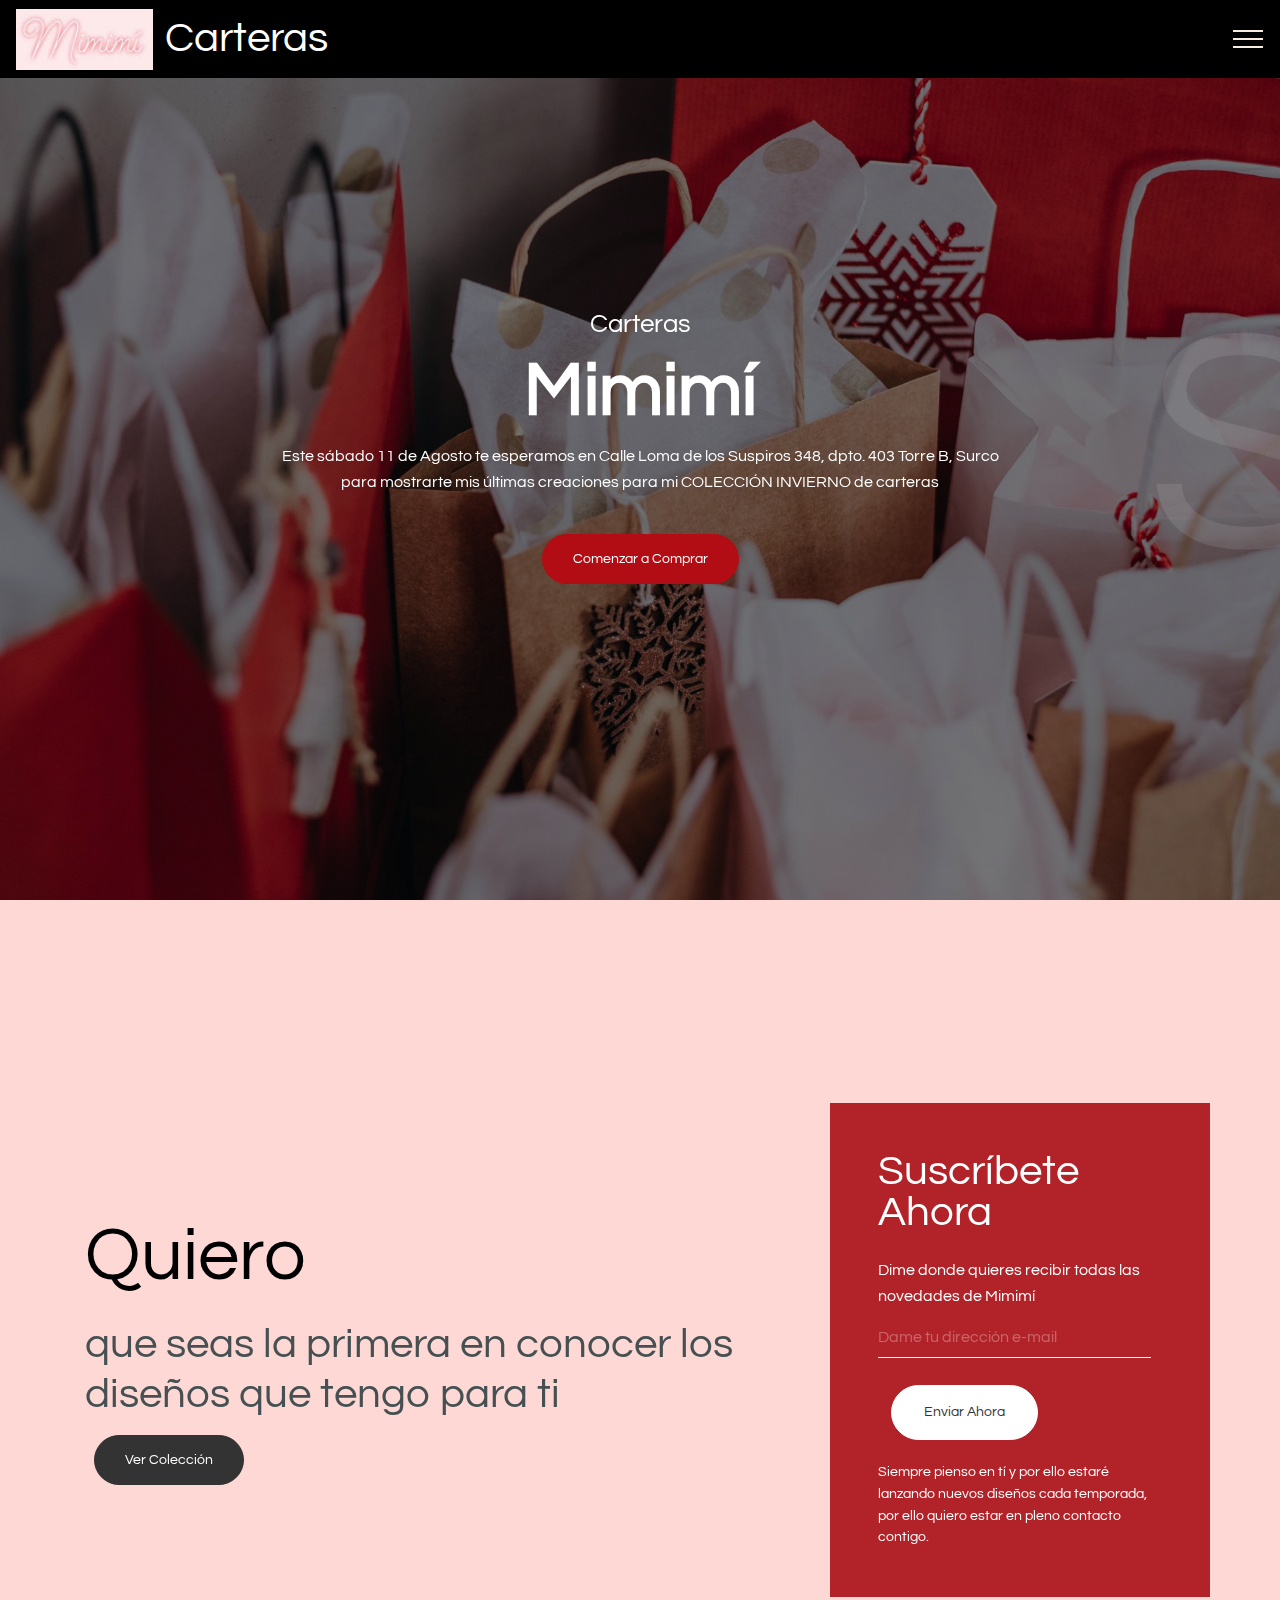
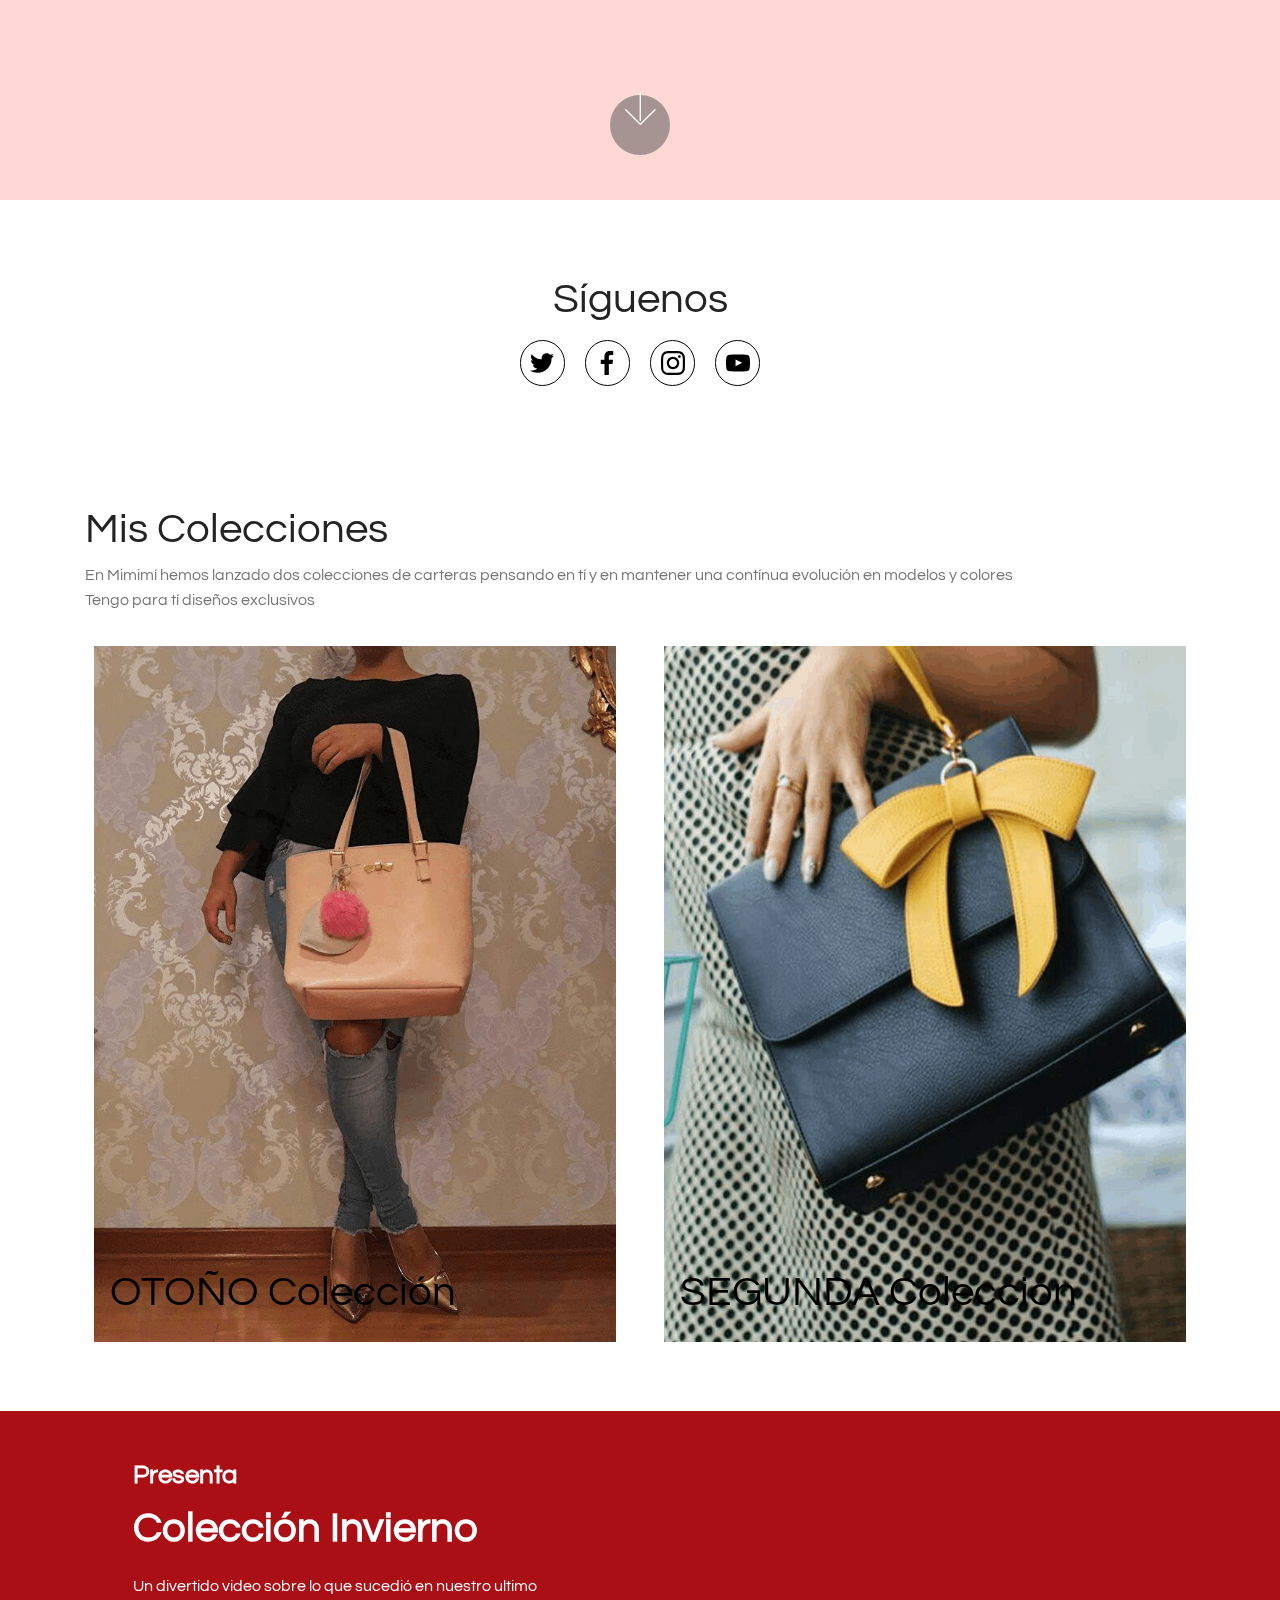
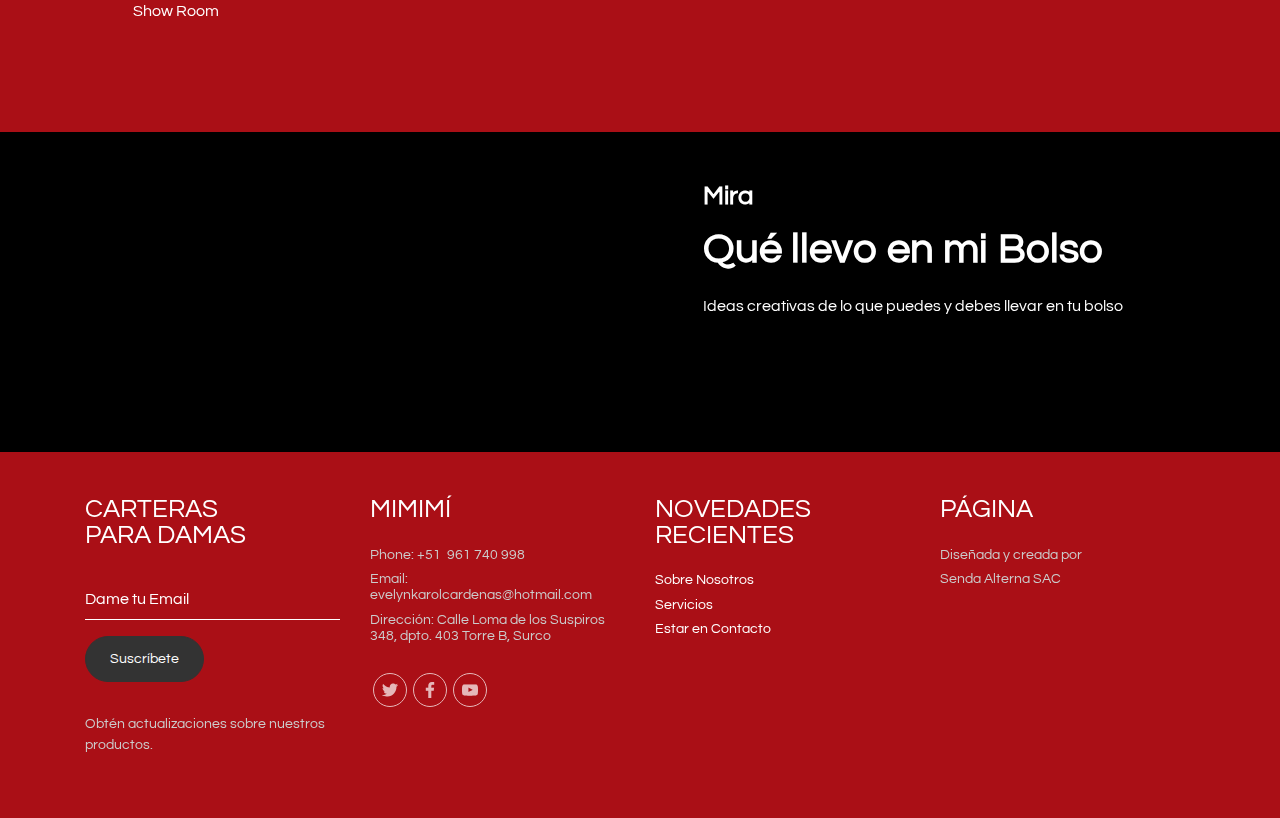
==== index.html @ a367e8a9 "create github pages" ====
<!DOCTYPE html>
<html >
<head>
  <!-- Site made with Mobirise Website Builder v4.8.1, https://mobirise.com -->
  <meta charset="UTF-8">
  <meta http-equiv="X-UA-Compatible" content="IE=edge">
  <meta name="generator" content="Mobirise v4.8.1, mobirise.com">
  <meta name="viewport" content="width=device-width, initial-scale=1, minimum-scale=1">
  <link rel="shortcut icon" href="assets/images/logo1-128x57.jpg" type="image/x-icon">
  <meta name="description" content="">
  <title>Home</title>
  <link rel="stylesheet" href="assets/web/assets/mobirise-icons/mobirise-icons.css">
  <link rel="stylesheet" href="assets/soundcloud-plugin/style.css">
  <link rel="stylesheet" href="assets/bootstrap/css/bootstrap.min.css">
  <link rel="stylesheet" href="assets/bootstrap/css/bootstrap-grid.min.css">
  <link rel="stylesheet" href="assets/bootstrap/css/bootstrap-reboot.min.css">
  <link rel="stylesheet" href="assets/dropdown/css/style.css">
  <link rel="stylesheet" href="assets/socicon/css/styles.css">
  <link rel="stylesheet" href="assets/theme/css/style.css">
  <link rel="stylesheet" href="assets/mobirise/css/mbr-additional.css" type="text/css">
  
  
  
</head>
<body>
  <section class="menu cid-r06mH30gl8" once="menu" id="menu3-0">

    
    

    <nav class="navbar navbar-dropdown navbar-fixed-top collapsed">
        <div class="navbar-brand">
            <span class="navbar-logo">
                <a href="index.html#header9-1">
                    <img src="assets/images/logo1-128x57.jpg" alt="Mobirise" title="" style="height: 3.8rem;">
                </a>
            </span>
            <span class="navbar-caption-wrap"><a class="navbar-caption text-white display-2" href="index.html#header9-1">
                    Carteras</a></span>
        </div>
        <button class="navbar-toggler" type="button" data-toggle="collapse" data-target="#navbarSupportedContent" aria-controls="navbarNavAltMarkup" aria-expanded="false" aria-label="Toggle navigation">
            <div class="hamburger">
                <span></span>
                <span></span>
                <span></span>
                <span></span>
            </div>
        </button>
      <div class="collapse navbar-collapse" id="navbarSupportedContent">
            <ul class="navbar-nav nav-dropdown nav-right" data-app-modern-menu="true"><li class="nav-item">
                    <a class="nav-link link text-white display-4" href="index.html#header9-1">
                        Home
                    </a>
                </li>
                <li class="nav-item dropdown">
                    <a class="nav-link link text-white dropdown-toggle display-4" href="page4.html#content7-b" data-toggle="dropdown-submenu" aria-expanded="false">
                        Carteras</a><div class="dropdown-menu"><a class="text-white dropdown-item display-4" href="page1.html#content7-9">Colección Otoño</a><a class="text-white dropdown-item display-4" href="page4.html#content7-b">Colección Invierno</a></div>
                </li>
                <li class="nav-item">
                    <a class="nav-link link text-white display-4" href="page2.html#content7-v">
                        Sobre Nosotros
                    </a>
                </li><li class="nav-item"><a class="nav-link link text-white display-4" href="page3.html#form1-q">
                        Contáctame</a></li></ul>
            <div class="icons-menu">
              <div class="soc-item">
                <a href="https://mobirise.com" target="_blank">
                  <span class="mbr-iconfont socicon socicon-twitter"></span>
                </a>
              </div>
              <div class="soc-item">
                <a href="https://mobirise.com" target="_blank">
                  <span class="mbr-iconfont socicon socicon-facebook"></span>
                </a>
              </div>
              <div class="soc-item">
                <a href="https://mobirise.com" target="_blank">
                  <span class="mbr-iconfont socicon socicon-instagram"></span>
                </a>
              </div>
              
              
              
            </div>
            
      </div>
    </nav>
</section>

<section class="header9 cid-r06mMJkQJN mbr-fullscreen mbr-parallax-background" id="header9-1">

    

    <div class="mbr-overlay" style="opacity: 0.5; background-color: rgb(0, 0, 0);">
    </div>

    <div class="animated-text-background display-1" style="color: rgb(239, 239, 239); opacity: 0.1; font-size: 20rem;">
        <span class="animated-element" data-word="Segunda Colección Carteras Mimimí" data-speed="60">
        </span>
    </div>
    <div class="container">
        <div class="row justify-content-center">
            <div class="col-md-10 col-lg-8 align-center mbr-white">
                <h4 class="mbr-section-title mbr-fonts-style display-5">Carteras</h4>
                <h1 class="mbr-section-title mbr-bold mbr-fonts-style display-1">
                    Mimimí</h1>
                <p class="mbr-text pb-3 mbr-fonts-style display-7">
                    Este sábado 11 de Agosto te esperamos en&nbsp;Calle Loma de los Suspiros 348, dpto. 403 Torre B, Surco para mostrarte mis últimas creaciones para mi COLECCIÓN INVIERNO de carteras</p>
                <div class="mbr-section-btn"><a class="btn btn-lg btn-secondary display-4" type="submit" href="page4.html#content7-b">Comenzar a Comprar</a></div>
            </div>
        </div>
    </div>
    
</section>

<section class="cid-r06mOCi3Pa mbr-fullscreen" id="header2-2">

    

    
    <div class="container">
        <div class="row justify-content-center">
            <div class="col-md-12 col-lg-8 text-element">
                <h3 class="mbr-section-subtitle mbr-fonts-style align-left pb-2 display-1">Quiero</h3>
                <h1 class="mbr-section-title mbr-white mbr-fonts-style align-left display-2">que seas la primera en conocer los diseños que tengo para ti</h1>
                
                <div class="mbr-section-btn align-left"><a class="btn btn-lg btn-black display-4" href="page4.html#content7-b">Ver Colección</a></div>
            </div>
            <div class="form-1 col-md-12 col-lg-4" data-form-type="formoid">
                <div class="mbr-overlay" style="opacity: 0.9; background-color: rgb(170, 15, 22);">
                </div>
                <h2 class="form-title pb-3 mbr-fonts-style mbr-white display-2">
                    Suscríbete Ahora
                </h2>
                <h4 class="mbr-fonts-style form-subtitle align-left display-7">Dime donde quieres recibir todas las novedades de Mimimí</h4>
                <div data-form-alert="" hidden="">¡Gracias por rellenar el formulario!</div>
                <form class="mbr-form" action="https://mobirise.com/" method="post" data-form-title="My Mobirise Form"><input type="hidden" name="email" data-form-email="true" value="n7YmBWaJIDOE9fDfmNSfvbY/hZtwK+HX/+GfnaI1YJQjPS1JkJ9AMVBdAWRPt7vqCvY0HMCQsB2oHYMgTlHe5YBXJcerQPy08IfX0fcXlk42Cd+Z8U3Xa12QlYm6NuBb" data-form-field="E-mail">
                    
                    <div class="input-wrap" data-for="email">
                        <input type="text" class="field display-7" name="email" data-form-field="E-mail" required="" placeholder="Dame tu dirección e-mail" id="email-header2-2">
                    </div>
                    
                    <div class="btn-row">
                        <span class="input-group-btn"><button href="https://mobirise.com/" type="submit" class="btn btn-md btn-form btn-white display-4">Enviar Ahora</button></span>
                    </div>
                </form>
                <h5 class="pt-3 mbr-fonts-style form-text align-left display-4">Siempre pienso en tí y por ello estaré lanzando nuevos diseños cada temporada, por ello quiero estar en pleno contacto contigo.</h5>
            </div>
        </div>
    </div>
    <div class="mbr-arrow hidden-sm-down" aria-hidden="true">
        <a href="#next">
            <i class="mbri-down mbr-iconfont"></i>
        </a>
    </div>          
</section>

<section class="cid-r078IMnGn0" id="social-buttons2-g">

    

    

    <div class="container">
        <div class="row justify-content-center">
            <div class="mb-0 col-md-10 col-lg-8 align-center">
                
                <h2 class="mbr-section-title mbr-fonts-style pb-3 display-2">
                    Síguenos
                </h2>
                <div class="social-list">
                    <a href="https://twitter.com/mobirise" target="_blank">
                        <span class="mbr-iconfont mbr-iconfont-social socicon-twitter socicon" style="color: rgb(0, 0, 0);"></span>
                    </a>
                    <a href="https://www.facebook.com/pages/Mobirise/1616226671953247" target="_blank">
                        <span class="mbr-iconfont mbr-iconfont-social socicon-facebook socicon" style="color: rgb(0, 0, 0);"></span>
                    </a>
                    <a href="https://instagram.com/mobirise" target="_blank">
                        <span class="mbr-iconfont mbr-iconfont-social socicon-instagram socicon" style="color: rgb(0, 0, 0);"></span>
                    </a>
                    <a href="https://www.youtube.com/c/mobirise" target="_blank">
                        <span class="mbr-iconfont mbr-iconfont-social socicon-youtube socicon" style="color: rgb(0, 0, 0);"></span>
                    </a>
                    <a href="https://plus.google.com/u/0/+Mobirise" target="_blank">
                        
                    </a>
                    <a href="https://www.behance.net/Mobirise" target="_blank">
                        
                    </a>
                </div>
            </div>
        </div>
    </div>
</section>

<section class="features9 popup-btn-cards cid-r078RUTn5e" id="features9-h">

    

    
    <div class="container">
        <h2 class="align-center mbr-fonts-style mbr-section-title display-2">Mis Colecciones</h2>
        
        <h3 class="mbr-section-subtitle align-center mbr-fonts-style mbr-light  display-7">En Mimimí hemos lanzado dos colecciones de carteras pensando en tí y en mantener una contínua evolución en modelos y colores<br>Tengo para tí diseños exclusivos</h3>
        <div class="row main justify-content-center">
            <div class="col-lg-6 p-4">
                <div class="image-element card-wrapper">
                    <img src="assets/images/cartera-primera-col-720x960.png" alt="" title="">
                    <div class="mbr-overlay card-overlay"></div>
                    <div class="wrapper">
                        <h3 class="card-title mbr-fonts-style align-left mbr-white display-2">
                            OTOÑO Colección</h3>
                        <div class="collapsed-content">
                            <p class="mbr-text mbr-white mbr-fonts-style display-7">
                                Cartera Bombom</p>
                            <div class="mbr-section-btn"><a class="btn btn-md btn-primary display-4" href="page1.html#content7-9">Ver Todo</a></div>
                        </div>
                   </div>
               </div>
            </div>
            <div class="col-lg-6 p-4">
                <div class="image-element card-wrapper">
                    <img src="assets/images/cartera-segunda-col-720x960.png" alt="" title="">
                    <div class="mbr-overlay card-overlay"></div>
                    <div class="wrapper">
                        <h3 class="card-title mbr-fonts-style align-left mbr-white display-2">
                            SEGUNDA Colección</h3>
                        <div class="collapsed-content">
                            <p class="mbr-text mbr-white mbr-fonts-style display-7">
                                Cartera Quadra</p>
                            <div class="mbr-section-btn"><a class="btn btn-md btn-primary display-4" href="page4.html#content7-b">Ver Todo</a></div>
                        </div>
                    </div>
                </div>
            </div>
        </div>
    </div>
</section>

<section class="features4 cid-r0uBnouKwc" id="features4-w">

    

    
    <div class="container">
        <div class="row main">
            <div class="col-md-6 image-element">
                <div class="mbr-figure"><iframe class="mbr-embedded-video" src="https://www.youtube.com/embed/FSbmmtm7th0?rel=0&amp;amp;showinfo=0&amp;autoplay=0&amp;loop=0" width="1280" height="720" frameborder="0" allowfullscreen></iframe></div>
            </div>
            <div class="col-md-6 text-element">
                <div class="text-content">
                    <h4 class="mbr-section-subtitle mbr-fonts-style mbr-white align-left display-5"><strong>Presenta</strong></h4><strong>
                    <h2 class="mbr-title pt-2 mbr-fonts-style align-left mbr-white display-2">Colección Invierno</h2>
                    <p class="mbr-text pt-3 mbr-light mbr-fonts-style align-left mbr-white display-7">
                    Un divertido video sobre lo que sucedió en nuestro ultimo Show Room</p>
                    
                </strong></div><strong>
            </strong></div><strong>
        </strong></div><strong>
    </strong></div><strong>          
</strong></section>

<section class="features4 cid-r0uBpUB4W9" id="features4-x">

    

    
    <div class="container">
        <div class="row main">
            <div class="col-md-6 image-element">
                <div class="mbr-figure"><iframe class="mbr-embedded-video" src="https://www.youtube.com/embed/LBtAckRGi88?rel=0&amp;amp;showinfo=0&amp;autoplay=0&amp;loop=0" width="1280" height="720" frameborder="0" allowfullscreen></iframe></div>
            </div>
            <div class="col-md-6 text-element">
                <div class="text-content">
                    <h4 class="mbr-section-subtitle mbr-fonts-style mbr-white align-left display-5"><strong>Mira</strong></h4><strong>
                    <h2 class="mbr-title pt-2 mbr-fonts-style align-left mbr-white display-2">
                        Qué llevo en mi Bolso</h2>
                    <p class="mbr-text pt-3 mbr-light mbr-fonts-style align-left mbr-white display-7">
                    Ideas creativas de lo que puedes y debes llevar en tu bolso</p>
                    
                </strong></div><strong>
            </strong></div><strong>
        </strong></div><strong>
    </strong></div><strong>          
</strong></section>

<section class="footer4 cid-r078AqHpIY" id="footer3-f">

    

    

    <div class="container">
        <div class="row content mbr-white justify-content-center">
            <div class="col-lg-3 col-md-6">
                <h2 class="mb-4 footer-main-title mbr-fonts-style display-5">
                    CARTERAS &nbsp; &nbsp; &nbsp;&nbsp;<br>PARA DAMAS</h2>
                <div class="media-container-column" data-form-type="formoid">
                    <div data-form-alert="" hidden="" class="align-center">¡Gracias por rellenar el formulario!</div>

                    <form class="form-inline" action="https://mobirise.com/" method="post" data-form-title="Mobirise Form">
                        <input type="hidden" value="wPxcuAqe6LQtK6Tyy+koBU8OxFjmgZ2tvnyaoBDNqnbPEo9Bed/uwnM3ZhNGzwSDANspJyVXdFJHb3iyF1DQGujijQvxhcdOpReVHm3Ir3ebL6NciXVwHURDq2W0M9bq" data-form-email="true">
                        <div class="form-group">
                            <input type="email" class="form-control input-sm input-inverse my-2" name="email" required="" data-form-field="Email" placeholder="Dame tu Email" id="email-footer3-f">
                        </div>
                        <div class="input-group-btn mx-0 my-2"><button href="" class="btn m-0 btn-black display-4" type="submit" role="button">Suscríbete</button></div>
                    </form>
                </div>
                <p class="mbr-text mbr-fonts-style form-text mt-4 display-4">
                    Obtén actualizaciones sobre nuestros productos.</p>
            </div>

            <div class="col-md-6 col-lg-3">
                <h3 class="mb-4 mbr-fonts-style footer-title display-5">
                    MIMIMÍ</h3>
                <div class="mbr-footer-list mbr-fonts-style display-4">
                    <ul class="list">
                        <li>Phone: +51 &nbsp;961 740 998</li>
                        <li>Email: evelynkarolcardenas@hotmail.com</li>
                        <li>Dirección: Calle Loma de los Suspiros 348, dpto. 403 Torre B, Surco</li>
                    </ul>
                </div>
                <div class="social-list pl-0 mb-0">
                    <div class="soc-item">
                        <a href="https://twitter.com/mobirise" target="_blank">
                            <span class="socicon-twitter socicon mbr-iconfont mbr-iconfont-social"></span>
                        </a>
                    </div>
                    <div class="soc-item">
                        <a href="https://www.facebook.com/pages/Mobirise/1616226671953247" target="_blank">
                            <span class="socicon-facebook socicon mbr-iconfont mbr-iconfont-social"></span>
                        </a>
                    </div>
                    <div class="soc-item">
                        <a href="https://www.youtube.com/c/mobirise" target="_blank">
                            <span class="socicon-youtube socicon mbr-iconfont mbr-iconfont-social"></span>
                        </a>
                    </div>
                    
                    
                    
                </div>
            </div>
            <div class="col-md-6 col-lg-3">
                <h3 class="mb-4 footer-title mbr-fonts-style display-5"><a href="page4.html#content7-b" class="text-white">
                    NOVEDADES RECIENTES
                </a></h3>
                <div class="mbr-footer-list mbr-fonts-style display-4">
                    <ul class="list">
                        <li><a href="page2.html#content7-v" class="text-white">Sobre Nosotros</a></li><a href="page2.html">
                        </a><li><a href="page4.html#content7-b" class="text-white">Servicios</a></li><a href="page4.html">
                        </a><li><a href="page3.html#form1-q" class="text-white">Estar en Contacto</a></li>
                    </ul>
                </div>
            </div>
            <div class="col-md-6 col-lg-3">
                <h3 class="mb-4 footer-title mbr-fonts-style display-5">
                    PÁGINA</h3>
                <div class="mbr-footer-list mbr-fonts-style display-4">
                    <ul class="list">
                        <li>Diseñada y creada por </li><li>Senda Alterna SAC</li>
                    </ul>
                </div>
            </div>
        </div>
    </div>
</section>


  <script src="assets/web/assets/jquery/jquery.min.js"></script>
  <script src="assets/popper/popper.min.js"></script>
  <script src="assets/bootstrap/js/bootstrap.min.js"></script>
  <script src="assets/touchswipe/jquery.touch-swipe.min.js"></script>
  <script src="assets/dropdown/js/script.min.js"></script>
  <script src="assets/smoothscroll/smooth-scroll.js"></script>
  <script src="assets/mbr-animated-bg-text/mbr-animated-bg-text.js"></script>
  <script src="assets/parallax/jarallax.min.js"></script>
  <script src="assets/sociallikes/social-likes.js"></script>
  <script src="assets/mbr-popup-btns/mbr-popup-btns.js"></script>
  <script src="assets/theme/js/script.js"></script>
  <script src="assets/formoid/formoid.min.js"></script>
  
  
</body>
</html>
---- assets/web/assets/mobirise-icons/mobirise-icons.css ----
@font-face {
  font-family: 'MobiriseIcons';
  src:  url('mobirise-icons.eot?spat4u');
  src:  url('mobirise-icons.eot?spat4u#iefix') format('embedded-opentype'),
    url('mobirise-icons.ttf?spat4u') format('truetype'),
    url('mobirise-icons.woff?spat4u') format('woff'),
    url('mobirise-icons.svg?spat4u#MobiriseIcons') format('svg');
  font-weight: normal;
  font-style: normal;
}

[class^="mbri-"], [class*=" mbri-"] {
  /* use !important to prevent issues with browser extensions that change fonts */
  font-family: MobiriseIcons !important;
  speak: none;
  font-style: normal;
  font-weight: normal;
  font-variant: normal;
  text-transform: none;
  line-height: 1;

  /* Better Font Rendering =========== */
  -webkit-font-smoothing: antialiased;
  -moz-osx-font-smoothing: grayscale;
}

.mbri-add-submenu:before {
  content: "\e900";
}
.mbri-alert:before {
  content: "\e901";
}
.mbri-align-center:before {
  content: "\e902";
}
.mbri-align-justify:before {
  content: "\e903";
}
.mbri-align-left:before {
  content: "\e904";
}
.mbri-align-right:before {
  content: "\e905";
}
.mbri-android:before {
  content: "\e906";
}
.mbri-apple:before {
  content: "\e907";
}
.mbri-arrow-down:before {
  content: "\e908";
}
.mbri-arrow-next:before {
  content: "\e909";
}
.mbri-arrow-prev:before {
  content: "\e90a";
}
.mbri-arrow-up:before {
  content: "\e90b";
}
.mbri-bold:before {
  content: "\e90c";
}
.mbri-bookmark:before {
  content: "\e90d";
}
.mbri-bootstrap:before {
  content: "\e90e";
}
.mbri-briefcase:before {
  content: "\e90f";
}
.mbri-browse:before {
  content: "\e910";
}
.mbri-bulleted-list:before {
  content: "\e911";
}
.mbri-calendar:before {
  content: "\e912";
}
.mbri-camera:before {
  content: "\e913";
}
.mbri-cart-add:before {
  content: "\e914";
}
.mbri-cart-full:before {
  content: "\e915";
}
.mbri-cash:before {
  content: "\e916";
}
.mbri-change-style:before {
  content: "\e917";
}
.mbri-chat:before {
  content: "\e918";
}
.mbri-clock:before {
  content: "\e919";
}
.mbri-close:before {
  content: "\e91a";
}
.mbri-cloud:before {
  content: "\e91b";
}
.mbri-code:before {
  content: "\e91c";
}
.mbri-contact-form:before {
  content: "\e91d";
}
.mbri-credit-card:before {
  content: "\e91e";
}
.mbri-cursor-click:before {
  content: "\e91f";
}
.mbri-cust-feedback:before {
  content: "\e920";
}
.mbri-database:before {
  content: "\e921";
}
.mbri-delivery:before {
  content: "\e922";
}
.mbri-desktop:before {
  content: "\e923";
}
.mbri-devices:before {
  content: "\e924";
}
.mbri-down:before {
  content: "\e925";
}
.mbri-download:before {
  content: "\e989";
}
.mbri-drag-n-drop:before {
  content: "\e927";
}
.mbri-drag-n-drop2:before {
  content: "\e928";
}
.mbri-edit:before {
  content: "\e929";
}
.mbri-edit2:before {
  content: "\e92a";
}
.mbri-error:before {
  content: "\e92b";
}
.mbri-extension:before {
  content: "\e92c";
}
.mbri-features:before {
  content: "\e92d";
}
.mbri-file:before {
  content: "\e92e";
}
.mbri-flag:before {
  content: "\e92f";
}
.mbri-folder:before {
  content: "\e930";
}
.mbri-gift:before {
  content: "\e931";
}
.mbri-github:before {
  content: "\e932";
}
.mbri-globe:before {
  content: "\e933";
}
.mbri-globe-2:before {
  content: "\e934";
}
.mbri-growing-chart:before {
  content: "\e935";
}
.mbri-hearth:before {
  content: "\e936";
}
.mbri-help:before {
  content: "\e937";
}
.mbri-home:before {
  content: "\e938";
}
.mbri-hot-cup:before {
  content: "\e939";
}
.mbri-idea:before {
  content: "\e93a";
}
.mbri-image-gallery:before {
  content: "\e93b";
}
.mbri-image-slider:before {
  content: "\e93c";
}
.mbri-info:before {
  content: "\e93d";
}
.mbri-italic:before {
  content: "\e93e";
}
.mbri-key:before {
  content: "\e93f";
}
.mbri-laptop:before {
  content: "\e940";
}
.mbri-layers:before {
  content: "\e941";
}
.mbri-left-right:before {
  content: "\e942";
}
.mbri-left:before {
  content: "\e943";
}
.mbri-letter:before {
  content: "\e944";
}
.mbri-like:before {
  content: "\e945";
}
.mbri-link:before {
  content: "\e946";
}
.mbri-lock:before {
  content: "\e947";
}
.mbri-login:before {
  content: "\e948";
}
.mbri-logout:before {
  content: "\e949";
}
.mbri-magic-stick:before {
  content: "\e94a";
}
.mbri-map-pin:before {
  content: "\e94b";
}
.mbri-menu:before {
  content: "\e94c";
}
.mbri-mobile:before {
  content: "\e94d";
}
.mbri-mobile2:before {
  content: "\e94e";
}
.mbri-mobirise:before {
  content: "\e94f";
}
.mbri-more-horizontal:before {
  content: "\e950";
}
.mbri-more-vertical:before {
  content: "\e951";
}
.mbri-music:before {
  content: "\e952";
}
.mbri-new-file:before {
  content: "\e953";
}
.mbri-numbered-list:before {
  content: "\e954";
}
.mbri-opened-folder:before {
  content: "\e955";
}
.mbri-pages:before {
  content: "\e956";
}
.mbri-paper-plane:before {
  content: "\e957";
}
.mbri-paperclip:before {
  content: "\e958";
}
.mbri-photo:before {
  content: "\e959";
}
.mbri-photos:before {
  content: "\e95a";
}
.mbri-pin:before {
  content: "\e95b";
}
.mbri-play:before {
  content: "\e95c";
}
.mbri-plus:before {
  content: "\e95d";
}
.mbri-preview:before {
  content: "\e95e";
}
.mbri-print:before {
  content: "\e95f";
}
.mbri-protect:before {
  content: "\e960";
}
.mbri-question:before {
  content: "\e961";
}
.mbri-quote-left:before {
  content: "\e962";
}
.mbri-quote-right:before {
  content: "\e963";
}
.mbri-refresh:before {
  content: "\e964";
}
.mbri-responsive:before {
  content: "\e965";
}
.mbri-right:before {
  content: "\e966";
}
.mbri-rocket:before {
  content: "\e967";
}
.mbri-sad-face:before {
  content: "\e968";
}
.mbri-sale:before {
  content: "\e969";
}
.mbri-save:before {
  content: "\e96a";
}
.mbri-search:before {
  content: "\e96b";
}
.mbri-setting:before {
  content: "\e96c";
}
.mbri-setting2:before {
  content: "\e96d";
}
.mbri-setting3:before {
  content: "\e96e";
}
.mbri-share:before {
  content: "\e96f";
}
.mbri-shopping-bag:before {
  content: "\e970";
}
.mbri-shopping-basket:before {
  content: "\e971";
}
.mbri-shopping-cart:before {
  content: "\e972";
}
.mbri-sites:before {
  content: "\e973";
}
.mbri-smile-face:before {
  content: "\e974";
}
.mbri-speed:before {
  content: "\e975";
}
.mbri-star:before {
  content: "\e976";
}
.mbri-success:before {
  content: "\e977";
}
.mbri-sun:before {
  content: "\e978";
}
.mbri-sun2:before {
  content: "\e979";
}
.mbri-tablet:before {
  content: "\e97a";
}
.mbri-tablet-vertical:before {
  content: "\e97b";
}
.mbri-target:before {
  content: "\e97c";
}
.mbri-timer:before {
  content: "\e97d";
}
.mbri-to-ftp:before {
  content: "\e97e";
}
.mbri-to-local-drive:before {
  content: "\e97f";
}
.mbri-touch-swipe:before {
  content: "\e980";
}
.mbri-touch:before {
  content: "\e981";
}
.mbri-trash:before {
  content: "\e982";
}
.mbri-underline:before {
  content: "\e983";
}
.mbri-unlink:before {
  content: "\e984";
}
.mbri-unlock:before {
  content: "\e985";
}
.mbri-up-down:before {
  content: "\e986";
}
.mbri-up:before {
  content: "\e987";
}
.mbri-update:before {
  content: "\e988";
}
.mbri-upload:before {
 content: "\e926"; 
}
.mbri-user:before {
  content: "\e98a";
}
.mbri-user2:before {
  content: "\e98b";
}
.mbri-users:before {
  content: "\e98c";
}
.mbri-video:before {
  content: "\e98d";
}
.mbri-video-play:before {
  content: "\e98e";
}
.mbri-watch:before {
  content: "\e98f";
}
.mbri-website-theme:before {
  content: "\e990";
}
.mbri-wifi:before {
  content: "\e991";
}
.mbri-windows:before {
  content: "\e992";
}
.mbri-zoom-out:before {
  content: "\e993";
}
.mbri-redo:before {
  content: "\e994";
}
.mbri-undo:before {
  content: "\e995";
}
---- assets/soundcloud-plugin/style.css ----
.addons-container {
  position: relative;
  margin-left: auto;
  margin-right: auto;
  padding-right: 15px;
  padding-left: 15px; }
  @media (min-width: 576px) {
    .addons-container {
      padding-right: 15px;
      padding-left: 15px; } }
  @media (min-width: 768px) {
    .addons-container {
      padding-right: 15px;
      padding-left: 15px; } }
  @media (min-width: 992px) {
    .addons-container {
      padding-right: 15px;
      padding-left: 15px; } }
  @media (min-width: 1200px) {
    .addons-container {
      padding-right: 15px;
      padding-left: 15px; } }
  @media (min-width: 576px) {
    .addons-container {
      width: 540px;
      max-width: 100%; } }
  @media (min-width: 768px) {
    .addons-container {
      width: 720px;
      max-width: 100%; } }
  @media (min-width: 992px) {
    .addons-container {
      width: 960px;
      max-width: 100%; } }
  @media (min-width: 1200px) {
    .addons-container {
      width: 1140px;
      max-width: 100%; } }

.addons-container-inner{
    position: relative;
    width: 100%;
    min-height: 1px;
    padding-right: 15px;
    padding-left: 15px;
}
@media (min-width: 567px) {
    .addons-container-inner{
        -ms-flex: 0 0 66.666667%;
        flex: 0 0 66.666667%;
        max-width: 66.666667%;
    }
}
.addons-row{
    display: flex;
    justify-content:center;
}
---- assets/dropdown/css/style.css ----
.navbar-dropdown {
  left: 0;
  padding: 0;
  position: absolute;
  right: 0;
  top: 0;
  transition: all 0.45s ease;
  z-index: 1030;
  background: #282828; }
  .navbar-dropdown .navbar-logo {
    margin-right: 0.8rem;
    transition: margin 0.3s ease-in-out;
    vertical-align: middle; }
    .navbar-dropdown .navbar-logo img {
      height: 3.125rem;
      transition: all 0.3s ease-in-out; }
    .navbar-dropdown .navbar-logo.mbr-iconfont {
      font-size: 3.125rem;
      line-height: 3.125rem; }
  .navbar-dropdown .navbar-caption {
    font-weight: 700;
    white-space: normal;
    vertical-align: -4px;
    line-height: 3.125rem !important; }
    .navbar-dropdown .navbar-caption, .navbar-dropdown .navbar-caption:hover {
      color: inherit;
      text-decoration: none; }
  .navbar-dropdown .mbr-iconfont + .navbar-caption {
    vertical-align: -1px; }
  .navbar-dropdown.navbar-fixed-top {
    position: fixed; }
  .navbar-dropdown .navbar-brand span {
    vertical-align: -4px; }
  .navbar-dropdown.bg-color.transparent {
    background: none; }
  .navbar-dropdown.navbar-short .navbar-brand {
    padding: 0.625rem 0; }
    .navbar-dropdown.navbar-short .navbar-brand span {
      vertical-align: -1px; }
  .navbar-dropdown.navbar-short .navbar-caption {
    line-height: 2.375rem !important;
    vertical-align: -2px; }
  .navbar-dropdown.navbar-short .navbar-logo {
    margin-right: 0.5rem; }
    .navbar-dropdown.navbar-short .navbar-logo img {
      height: 2.375rem; }
    .navbar-dropdown.navbar-short .navbar-logo.mbr-iconfont {
      font-size: 2.375rem;
      line-height: 2.375rem; }
  .navbar-dropdown.navbar-short .mbr-table-cell {
    height: 3.625rem; }
  .navbar-dropdown .navbar-close {
    left: 0.6875rem;
    position: fixed;
    top: 0.75rem;
    z-index: 1000; }
  .navbar-dropdown .hamburger-icon {
    content: "";
    display: inline-block;
    vertical-align: middle;
    width: 16px;
    -webkit-box-shadow: 0 -6px 0 1px #282828,0 0 0 1px #282828,0 6px 0 1px #282828;
    -moz-box-shadow: 0 -6px 0 1px #282828,0 0 0 1px #282828,0 6px 0 1px #282828;
    box-shadow: 0 -6px 0 1px #282828,0 0 0 1px #282828,0 6px 0 1px #282828; }

.dropdown-menu .dropdown-toggle[data-toggle="dropdown-submenu"]::after {
  border-bottom: 0.35em solid transparent;
  border-left: 0.35em solid;
  border-right: 0;
  border-top: 0.35em solid transparent;
  margin-left: 0.3rem; }

.dropdown-menu .dropdown-item:focus {
  outline: 0; }

.nav-dropdown {
  font-size: 0.75rem;
  font-weight: 500;
  height: auto !important; }
  .nav-dropdown .nav-btn {
    padding-left: 1rem; }
  .nav-dropdown .link {
    margin: .667em 1.667em;
    font-weight: 500;
    padding: 0;
    transition: color .2s ease-in-out; }
    .nav-dropdown .link.dropdown-toggle {
      margin-right: 2.583em; }
      .nav-dropdown .link.dropdown-toggle::after {
        margin-left: .25rem;
        border-top: 0.35em solid;
        border-right: 0.35em solid transparent;
        border-left: 0.35em solid transparent;
        border-bottom: 0; }
      .nav-dropdown .link.dropdown-toggle[aria-expanded="true"] {
        margin: 0;
        padding: 0.667em 3.263em  0.667em 1.667em; }
  .nav-dropdown .link::after,
  .nav-dropdown .dropdown-item::after {
    color: inherit; }
  .nav-dropdown .btn {
    font-size: 0.75rem;
    font-weight: 700;
    letter-spacing: 0;
    margin-bottom: 0;
    padding-left: 1.25rem;
    padding-right: 1.25rem; }
  .nav-dropdown .dropdown-menu {
    border-radius: 0;
    border: 0;
    left: 0;
    margin: 0;
    padding-bottom: 1.25rem;
    padding-top: 1.25rem;
    position: relative; }
  .nav-dropdown .dropdown-submenu {
    margin-left: 0.125rem;
    top: 0; }
  .nav-dropdown .dropdown-item {
    font-size: 0.8125rem;
    font-weight: 500;
    line-height: 2;
    padding: 0.3846em 4.615em 0.3846em 1.5385em;
    position: relative;
    transition: color .2s ease-in-out, background-color .2s ease-in-out; }
    .nav-dropdown .dropdown-item::after {
      margin-top: -0.3077em;
      position: absolute;
      right: 1.1538em;
      top: 50%; }
    .nav-dropdown .dropdown-item:focus, .nav-dropdown .dropdown-item:hover {
      background: none; }

@media (max-width: 767px) {
  .nav-dropdown.navbar-toggleable-sm {
    bottom: 0;
    display: none;
    left: 0;
    overflow-x: hidden;
    position: fixed;
    top: 0;
    transform: translateX(-100%);
    -ms-transform: translateX(-100%);
    -webkit-transform: translateX(-100%);
    width: 18.75rem;
    z-index: 999; } }
.nav-dropdown.navbar-toggleable-xl {
  bottom: 0;
  display: none;
  left: 0;
  overflow-x: hidden;
  position: fixed;
  top: 0;
  transform: translateX(-100%);
  -ms-transform: translateX(-100%);
  -webkit-transform: translateX(-100%);
  width: 18.75rem;
  z-index: 999; }

.nav-dropdown-sm {
  display: block !important;
  overflow-x: hidden;
  overflow: auto;
  padding-top: 3.875rem; }
  .nav-dropdown-sm::after {
    content: "";
    display: block;
    height: 3rem;
    width: 100%; }
  .nav-dropdown-sm.collapse.in ~ .navbar-close {
    display: block !important; }
  .nav-dropdown-sm.collapsing, .nav-dropdown-sm.collapse.in {
    transform: translateX(0);
    -ms-transform: translateX(0);
    -webkit-transform: translateX(0);
    transition: all 0.25s ease-out;
    -webkit-transition: all 0.25s ease-out;
    background: #282828; }
  .nav-dropdown-sm.collapsing[aria-expanded="false"] {
    transform: translateX(-100%);
    -ms-transform: translateX(-100%);
    -webkit-transform: translateX(-100%); }
  .nav-dropdown-sm .nav-item {
    display: block;
    margin-left: 0 !important;
    padding-left: 0; }
  .nav-dropdown-sm .link,
  .nav-dropdown-sm .dropdown-item {
    border-top: 1px dotted rgba(255, 255, 255, 0.1);
    font-size: 0.8125rem;
    line-height: 1.6;
    margin: 0 !important;
    padding: 0.875rem 2.4rem 0.875rem 1.5625rem !important;
    position: relative;
    white-space: normal; }
    .nav-dropdown-sm .link:focus, .nav-dropdown-sm .link:hover,
    .nav-dropdown-sm .dropdown-item:focus,
    .nav-dropdown-sm .dropdown-item:hover {
      background: rgba(0, 0, 0, 0.2) !important;
      color: #c0a375; }
  .nav-dropdown-sm .nav-btn {
    position: relative;
    padding: 1.5625rem 1.5625rem 0 1.5625rem; }
    .nav-dropdown-sm .nav-btn::before {
      border-top: 1px dotted rgba(255, 255, 255, 0.1);
      content: "";
      left: 0;
      position: absolute;
      top: 0;
      width: 100%; }
    .nav-dropdown-sm .nav-btn + .nav-btn {
      padding-top: 0.625rem; }
      .nav-dropdown-sm .nav-btn + .nav-btn::before {
        display: none; }
  .nav-dropdown-sm .btn {
    padding: 0.625rem 0; }
  .nav-dropdown-sm .dropdown-toggle[data-toggle="dropdown-submenu"]::after {
    margin-left: .25rem;
    border-top: 0.35em solid;
    border-right: 0.35em solid transparent;
    border-left: 0.35em solid transparent;
    border-bottom: 0; }
  .nav-dropdown-sm .dropdown-toggle[data-toggle="dropdown-submenu"][aria-expanded="true"]::after {
    border-top: 0;
    border-right: 0.35em solid transparent;
    border-left: 0.35em solid transparent;
    border-bottom: 0.35em solid; }
  .nav-dropdown-sm .dropdown-menu {
    margin: 0;
    padding: 0;
    position: relative;
    top: 0;
    left: 0;
    width: 100%;
    border: 0;
    float: none;
    border-radius: 0;
    background: none; }
  .nav-dropdown-sm .dropdown-submenu {
    left: 100%;
    margin-left: 0.125rem;
    margin-top: -1.25rem;
    top: 0; }

.navbar-toggleable-sm .nav-dropdown .dropdown-menu {
  position: absolute; }

.navbar-toggleable-sm .nav-dropdown .dropdown-submenu {
  left: 100%;
  margin-left: 0.125rem;
  margin-top: -1.25rem;
  top: 0; }

.navbar-toggleable-sm.opened .nav-dropdown .dropdown-menu {
  position: relative; }

.navbar-toggleable-sm.opened .nav-dropdown .dropdown-submenu {
  left: 0;
  margin-left: 00rem;
  margin-top: 0rem;
  top: 0; }

.is-builder .nav-dropdown.collapsing {
  transition: none !important; }

/*# sourceMappingURL=style.css.map */
---- assets/socicon/css/styles.css ----
@charset "UTF-8";

@font-face {
  font-family: "socicon";
  src:url("../fonts/socicon.eot");
  src:url("../fonts/socicon.eot?#iefix") format("embedded-opentype"),
    url("../fonts/socicon.woff") format("woff"),
    url("../fonts/socicon.ttf") format("truetype"),
    url("../fonts/socicon.svg#socicon") format("svg");
  font-weight: normal;
  font-style: normal;

}

[data-icon]:before {
  font-family: "socicon" !important;
  content: attr(data-icon);
  font-style: normal !important;
  font-weight: normal !important;
  font-variant: normal !important;
  text-transform: none !important;
  speak: none;
  line-height: 1;
  -webkit-font-smoothing: antialiased;
  -moz-osx-font-smoothing: grayscale;
}

[class^="socicon-"]:before,
[class*=" socicon-"]:before {
  font-family: "socicon" !important;
  font-style: normal !important;
  font-weight: normal !important;
  font-variant: normal !important;
  text-transform: none !important;
  speak: none;
  line-height: 1;
  -webkit-font-smoothing: antialiased;
  -moz-osx-font-smoothing: grayscale;
}

.socicon-modelmayhem:before {
  content: "\e000";
}
.socicon-mixcloud:before {
  content: "\e001";
}
.socicon-drupal:before {
  content: "\e002";
}
.socicon-swarm:before {
  content: "\e003";
}
.socicon-istock:before {
  content: "\e004";
}
.socicon-yammer:before {
  content: "\e005";
}
.socicon-ello:before {
  content: "\e006";
}
.socicon-stackoverflow:before {
  content: "\e007";
}
.socicon-persona:before {
  content: "\e008";
}
.socicon-triplej:before {
  content: "\e009";
}
.socicon-houzz:before {
  content: "\e00a";
}
.socicon-rss:before {
  content: "\e00b";
}
.socicon-paypal:before {
  content: "\e00c";
}
.socicon-odnoklassniki:before {
  content: "\e00d";
}
.socicon-airbnb:before {
  content: "\e00e";
}
.socicon-periscope:before {
  content: "\e00f";
}
.socicon-outlook:before {
  content: "\e010";
}
.socicon-coderwall:before {
  content: "\e011";
}
.socicon-tripadvisor:before {
  content: "\e012";
}
.socicon-appnet:before {
  content: "\e013";
}
.socicon-goodreads:before {
  content: "\e014";
}
.socicon-tripit:before {
  content: "\e015";
}
.socicon-lanyrd:before {
  content: "\e016";
}
.socicon-slideshare:before {
  content: "\e017";
}
.socicon-buffer:before {
  content: "\e018";
}
.socicon-disqus:before {
  content: "\e019";
}
.socicon-vkontakte:before {
  content: "\e01a";
}
.socicon-whatsapp:before {
  content: "\e01b";
}
.socicon-patreon:before {
  content: "\e01c";
}
.socicon-storehouse:before {
  content: "\e01d";
}
.socicon-pocket:before {
  content: "\e01e";
}
.socicon-mail:before {
  content: "\e01f";
}
.socicon-blogger:before {
  content: "\e020";
}
.socicon-technorati:before {
  content: "\e021";
}
.socicon-reddit:before {
  content: "\e022";
}
.socicon-dribbble:before {
  content: "\e023";
}
.socicon-stumbleupon:before {
  content: "\e024";
}
.socicon-digg:before {
  content: "\e025";
}
.socicon-envato:before {
  content: "\e026";
}
.socicon-behance:before {
  content: "\e027";
}
.socicon-delicious:before {
  content: "\e028";
}
.socicon-deviantart:before {
  content: "\e029";
}
.socicon-forrst:before {
  content: "\e02a";
}
.socicon-play:before {
  content: "\e02b";
}
.socicon-zerply:before {
  content: "\e02c";
}
.socicon-wikipedia:before {
  content: "\e02d";
}
.socicon-apple:before {
  content: "\e02e";
}
.socicon-flattr:before {
  content: "\e02f";
}
.socicon-github:before {
  content: "\e030";
}
.socicon-renren:before {
  content: "\e031";
}
.socicon-friendfeed:before {
  content: "\e032";
}
.socicon-newsvine:before {
  content: "\e033";
}
.socicon-identica:before {
  content: "\e034";
}
.socicon-bebo:before {
  content: "\e035";
}
.socicon-zynga:before {
  content: "\e036";
}
.socicon-steam:before {
  content: "\e037";
}
.socicon-xbox:before {
  content: "\e038";
}
.socicon-windows:before {
  content: "\e039";
}
.socicon-qq:before {
  content: "\e03a";
}
.socicon-douban:before {
  content: "\e03b";
}
.socicon-meetup:before {
  content: "\e03c";
}
.socicon-playstation:before {
  content: "\e03d";
}
.socicon-android:before {
  content: "\e03e";
}
.socicon-snapchat:before {
  content: "\e03f";
}
.socicon-twitter:before {
  content: "\e040";
}
.socicon-facebook:before {
  content: "\e041";
}
.socicon-googleplus:before {
  content: "\e042";
}
.socicon-pinterest:before {
  content: "\e043";
}
.socicon-foursquare:before {
  content: "\e044";
}
.socicon-yahoo:before {
  content: "\e045";
}
.socicon-skype:before {
  content: "\e046";
}
.socicon-yelp:before {
  content: "\e047";
}
.socicon-feedburner:before {
  content: "\e048";
}
.socicon-linkedin:before {
  content: "\e049";
}
.socicon-viadeo:before {
  content: "\e04a";
}
.socicon-xing:before {
  content: "\e04b";
}
.socicon-myspace:before {
  content: "\e04c";
}
.socicon-soundcloud:before {
  content: "\e04d";
}
.socicon-spotify:before {
  content: "\e04e";
}
.socicon-grooveshark:before {
  content: "\e04f";
}
.socicon-lastfm:before {
  content: "\e050";
}
.socicon-youtube:before {
  content: "\e051";
}
.socicon-vimeo:before {
  content: "\e052";
}
.socicon-dailymotion:before {
  content: "\e053";
}
.socicon-vine:before {
  content: "\e054";
}
.socicon-flickr:before {
  content: "\e055";
}
.socicon-500px:before {
  content: "\e056";
}
.socicon-wordpress:before {
  content: "\e058";
}
.socicon-tumblr:before {
  content: "\e059";
}
.socicon-twitch:before {
  content: "\e05a";
}
.socicon-8tracks:before {
  content: "\e05b";
}
.socicon-amazon:before {
  content: "\e05c";
}
.socicon-icq:before {
  content: "\e05d";
}
.socicon-smugmug:before {
  content: "\e05e";
}
.socicon-ravelry:before {
  content: "\e05f";
}
.socicon-weibo:before {
  content: "\e060";
}
.socicon-baidu:before {
  content: "\e061";
}
.socicon-angellist:before {
  content: "\e062";
}
.socicon-ebay:before {
  content: "\e063";
}
.socicon-imdb:before {
  content: "\e064";
}
.socicon-stayfriends:before {
  content: "\e065";
}
.socicon-residentadvisor:before {
  content: "\e066";
}
.socicon-google:before {
  content: "\e067";
}
.socicon-yandex:before {
  content: "\e068";
}
.socicon-sharethis:before {
  content: "\e069";
}
.socicon-bandcamp:before {
  content: "\e06a";
}
.socicon-itunes:before {
  content: "\e06b";
}
.socicon-deezer:before {
  content: "\e06c";
}
.socicon-telegram:before {
  content: "\e06e";
}
.socicon-openid:before {
  content: "\e06f";
}
.socicon-amplement:before {
  content: "\e070";
}
.socicon-viber:before {
  content: "\e071";
}
.socicon-zomato:before {
  content: "\e072";
}
.socicon-draugiem:before {
  content: "\e074";
}
.socicon-endomodo:before {
  content: "\e075";
}
.socicon-filmweb:before {
  content: "\e076";
}
.socicon-stackexchange:before {
  content: "\e077";
}
.socicon-wykop:before {
  content: "\e078";
}
.socicon-teamspeak:before {
  content: "\e079";
}
.socicon-teamviewer:before {
  content: "\e07a";
}
.socicon-ventrilo:before {
  content: "\e07b";
}
.socicon-younow:before {
  content: "\e07c";
}
.socicon-raidcall:before {
  content: "\e07d";
}
.socicon-mumble:before {
  content: "\e07e";
}
.socicon-medium:before {
  content: "\e06d";
}
.socicon-bebee:before {
  content: "\e07f";
}
.socicon-hitbox:before {
  content: "\e080";
}
.socicon-reverbnation:before {
  content: "\e081";
}
.socicon-formulr:before {
  content: "\e082";
}
.socicon-instagram:before {
  content: "\e057";
}
.socicon-battlenet:before {
  content: "\e083";
}
.socicon-chrome:before {
  content: "\e084";
}
.socicon-discord:before {
  content: "\e086";
}
.socicon-issuu:before {
  content: "\e087";
}
.socicon-macos:before {
  content: "\e088";
}
.socicon-firefox:before {
  content: "\e089";
}
.socicon-opera:before {
  content: "\e08d";
}
.socicon-keybase:before {
  content: "\e090";
}
.socicon-alliance:before {
  content: "\e091";
}
.socicon-livejournal:before {
  content: "\e092";
}
.socicon-googlephotos:before {
  content: "\e093";
}
.socicon-horde:before {
  content: "\e094";
}
.socicon-etsy:before {
  content: "\e095";
}
.socicon-zapier:before {
  content: "\e096";
}
.socicon-google-scholar:before {
  content: "\e097";
}
.socicon-researchgate:before {
  content: "\e098";
}
.socicon-wechat:before {
  content: "\e099";
}
.socicon-strava:before {
  content: "\e09a";
}
.socicon-line:before {
  content: "\e09b";
}
.socicon-lyft:before {
  content: "\e09c";
}
.socicon-uber:before {
  content: "\e09d";
}
.socicon-songkick:before {
  content: "\e09e";
}
.socicon-viewbug:before {
  content: "\e09f";
}
.socicon-googlegroups:before {
  content: "\e0a0";
}
.socicon-quora:before {
  content: "\e073";
}
.socicon-diablo:before {
  content: "\e085";
}
.socicon-blizzard:before {
  content: "\e0a1";
}
.socicon-hearthstone:before {
  content: "\e08b";
}
.socicon-heroes:before {
  content: "\e08a";
}
.socicon-overwatch:before {
  content: "\e08c";
}
.socicon-warcraft:before {
  content: "\e08e";
}
.socicon-starcraft:before {
  content: "\e08f";
}
.socicon-beam:before {
  content: "\e0a2";
}
.socicon-curse:before {
  content: "\e0a3";
}
.socicon-player:before {
  content: "\e0a4";
}
.socicon-streamjar:before {
  content: "\e0a5";
}
.socicon-nintendo:before {
  content: "\e0a6";
}
.socicon-hellocoton:before {
  content: "\e0a7";
}
---- assets/theme/css/style.css ----
.engine {
	position: absolute;
	text-indent: -2400px;
	text-align: center;
	padding: 0;
	top: 0;
	left: -2400px;
}/*!
 * Mobirise v4 theme (https://mobirise.com/)
 * Copyright 2017 Mobirise
 */
div, span, h1, h2, h3, h4, h5, h6, p, blockquote, a, ol, ul, li,
figcaption, textarea, input, .display-1, .display-2 {
  font: inherit; }

section {
  background-color: #eeeeee; }

section,
.container,
.container-fluid {
  position: relative;
  word-wrap: break-word; }

a.mbr-iconfont:hover {
  text-decoration: none; }

.article .lead p, .article .lead ul, .article .lead ol, .article .lead pre, .article .lead blockquote {
  margin-bottom: 0; }

a {
  font-style: normal;
  font-weight: 400;
  cursor: pointer; }
  a, a:hover {
    text-decoration: none; }

figure {
  margin-bottom: 0; }

body {
  color: #232323; }

h1, h2, h3, h4, h5, h6,
.h1, .h2, .h3, .h4, .h5, .h6,
.display-1, .display-2, .display-3 {
  line-height: 1;
  word-break: break-word;
  word-wrap: break-word; }

b, strong {
  font-weight: bold; }

blockquote {
  padding: 10px 0 10px 20px;
  position: relative;
  border-left: 2px solid;
  border-color: #ff3366; }

input:-webkit-autofill, input:-webkit-autofill:hover, input:-webkit-autofill:focus, input:-webkit-autofill:active {
  transition-delay: 9999s;
  transition-property: background-color, color; }

textarea[type="hidden"] {
  display: none; }

body {
  position: relative; }

section {
  background-position: 50% 50%;
  background-repeat: no-repeat;
  background-size: cover; }
  section .mbr-background-video,
  section .mbr-background-video-preview {
    position: absolute;
    bottom: 0;
    left: 0;
    right: 0;
    top: 0; }

.hidden {
  visibility: hidden; }

.mbr-z-index20 {
  z-index: 20; }

/*! Base colors */
.mbr-white {
  color: #ffffff; }

.mbr-black {
  color: #000000; }

.mbr-bg-white {
  background-color: #ffffff; }

.mbr-bg-black {
  background-color: #000000; }

/*! Text-aligns */
.align-left {
  text-align: left; }

.align-center {
  text-align: center; }

.align-right {
  text-align: right; }

@media (max-width: 767px) {
  .align-left, .align-center, .align-right, .mbr-section-btn, .mbr-section-title {
    text-align: center; } }
/*! Font-weight  */
.mbr-light {
  font-weight: 300; }

.mbr-regular {
  font-weight: 400; }

.mbr-semibold {
  font-weight: 500; }

.mbr-bold {
  font-weight: 700; }

/*! Media  */
.media-size-item {
  -webkit-flex: 1 1 auto;
  -moz-flex: 1 1 auto;
  -ms-flex: 1 1 auto;
  -o-flex: 1 1 auto;
  flex: 1 1 auto; }

.media-content {
  -webkit-flex-basis: 100%;
  flex-basis: 100%; }

.media-container-row {
  display: -ms-flexbox;
  display: -webkit-flex;
  display: flex;
  -webkit-flex-direction: row;
  -ms-flex-direction: row;
  flex-direction: row;
  -webkit-flex-wrap: wrap;
  -ms-flex-wrap: wrap;
  flex-wrap: wrap;
  -webkit-justify-content: center;
  -ms-flex-pack: center;
  justify-content: center;
  -webkit-align-content: center;
  -ms-flex-line-pack: center;
  align-content: center;
  -webkit-align-items: start;
  -ms-flex-align: start;
  align-items: start; }
  .media-container-row .media-size-item {
    width: 400px; }

.media-container-column {
  display: -ms-flexbox;
  display: -webkit-flex;
  display: flex;
  -webkit-flex-direction: column;
  -ms-flex-direction: column;
  flex-direction: column;
  -webkit-flex-wrap: wrap;
  -ms-flex-wrap: wrap;
  flex-wrap: wrap;
  -webkit-justify-content: center;
  -ms-flex-pack: center;
  justify-content: center;
  -webkit-align-content: center;
  -ms-flex-line-pack: center;
  align-content: center;
  -webkit-align-items: stretch;
  -ms-flex-align: stretch;
  align-items: stretch; }
  .media-container-column > * {
    width: 100%; }

@media (min-width: 992px) {
  .media-container-row {
    -webkit-flex-wrap: nowrap;
    -ms-flex-wrap: nowrap;
    flex-wrap: nowrap; } }
figure {
  overflow: hidden; }

figure[mbr-media-size] {
  transition: width 0.1s; }

.mbr-figure img, .mbr-figure iframe {
  display: block;
  width: 100%; }

.card {
  background-color: transparent;
  border: none; }

.card-img {
  text-align: center;
  flex-shrink: 0; }

.media {
  max-width: 100%;
  margin: 0 auto; }

.mbr-figure {
  -ms-flex-item-align: center;
  -ms-grid-row-align: center;
  -webkit-align-self: center;
  align-self: center; }

.media-container > div {
  max-width: 100%; }

.mbr-figure img, .card-img img {
  width: 100%; }

@media (max-width: 991px) {
  .media-size-item {
    width: auto !important; }

  .media {
    width: auto; }

  .mbr-figure {
    width: 100% !important; } }
/*! Buttons */
.mbr-section-btn {
  margin-left: -.25rem;
  margin-right: -.25rem;
  font-size: 0; }

nav .mbr-section-btn {
  margin-left: 0rem;
  margin-right: 0rem; }

/*! Btn icon margin */
.btn .mbr-iconfont, .btn.btn-sm .mbr-iconfont {
  cursor: pointer;
  margin-right: 0.5rem; }

.btn.btn-md .mbr-iconfont, .btn.btn-md .mbr-iconfont {
  margin-right: 0.8rem; }

.mbr-regular {
  font-weight: 400; }

.mbr-semibold {
  font-weight: 500; }

.mbr-bold {
  font-weight: 700; }

[type="submit"] {
  -webkit-appearance: none; }

/*! Full-screen */
.mbr-fullscreen .mbr-overlay {
  min-height: 100vh; }

.mbr-fullscreen {
  display: flex;
  display: -webkit-flex;
  display: -moz-flex;
  display: -ms-flex;
  display: -o-flex;
  align-items: center;
  -webkit-align-items: center;
  min-height: 100vh;
  padding-top: 3rem;
  padding-bottom: 3rem; }

/*! Map */
.map {
  height: 25rem;
  position: relative; }
  .map iframe {
    width: 100%;
    height: 100%; }

/* Form */
.form-asterisk {
  font-family: initial;
  position: absolute;
  top: -2px;
  font-weight: normal; }

/*! Scroll to top arrow */
.mbr-arrow-up {
  bottom: 25px;
  right: 90px;
  position: fixed;
  text-align: right;
  z-index: 5000;
  color: #ffffff;
  font-size: 32px;
  transform: rotate(180deg);
  -webkit-transform: rotate(180deg); }

.mbr-arrow-up a {
  background: rgba(0, 0, 0, 0.2);
  border-radius: 3px;
  color: #fff;
  display: inline-block;
  height: 60px;
  width: 60px;
  outline-style: none !important;
  position: relative;
  text-decoration: none;
  transition: all .3s ease-in-out;
  cursor: pointer;
  text-align: center; }
  .mbr-arrow-up a:hover {
    background-color: rgba(0, 0, 0, 0.4); }
  .mbr-arrow-up a i {
    line-height: 60px; }

.mbr-arrow-up-icon {
  display: block;
  color: #fff; }

.mbr-arrow-up-icon::before {
  content: "\203a";
  display: inline-block;
  font-family: serif;
  font-size: 32px;
  line-height: 1;
  font-style: normal;
  position: relative;
  top: 6px;
  left: -4px;
  -webkit-transform: rotate(-90deg);
  transform: rotate(-90deg); }

/*! Arrow Down */
.mbr-arrow {
  position: absolute;
  bottom: 45px;
  left: 50%;
  width: 60px;
  height: 60px;
  cursor: pointer;
  background-color: rgba(80, 80, 80, 0.5);
  border-radius: 50%;
  -webkit-transform: translateX(-50%);
  transform: translateX(-50%); }
  .mbr-arrow > a {
    display: inline-block;
    text-decoration: none;
    outline-style: none;
    -webkit-animation: arrowdown 1.7s ease-in-out infinite;
    animation: arrowdown 1.7s ease-in-out infinite; }
    .mbr-arrow > a > i {
      position: absolute;
      top: -2px;
      left: 15px;
      font-size: 2rem; }

@keyframes arrowdown {
  0% {
    transform: translateY(0px);
    -webkit-transform: translateY(0px); }
  50% {
    transform: translateY(-5px);
    -webkit-transform: translateY(-5px); }
  100% {
    transform: translateY(0px);
    -webkit-transform: translateY(0px); } }
@-webkit-keyframes arrowdown {
  0% {
    transform: translateY(0px);
    -webkit-transform: translateY(0px); }
  50% {
    transform: translateY(-5px);
    -webkit-transform: translateY(-5px); }
  100% {
    transform: translateY(0px);
    -webkit-transform: translateY(0px); } }
@media (max-width: 500px) {
  .mbr-arrow-up {
    left: 50%;
    right: auto;
    transform: translateX(-50%) rotate(180deg);
    -webkit-transform: translateX(-50%) rotate(180deg); } }
/*Gradients animation*/
@keyframes gradient-animation {
  from {
    background-position: 0% 100%;
    animation-timing-function: ease-in-out; }
  to {
    background-position: 100% 0%;
    animation-timing-function: ease-in-out; } }
@-webkit-keyframes gradient-animation {
  from {
    background-position: 0% 100%;
    animation-timing-function: ease-in-out; }
  to {
    background-position: 100% 0%;
    animation-timing-function: ease-in-out; } }
.bg-gradient {
  background-size: 200% 200%;
  animation: gradient-animation 5s infinite alternate;
  -webkit-animation: gradient-animation 5s infinite alternate; }

.menu .navbar-brand {
  display: -webkit-flex; }
  .menu .navbar-brand span {
    display: flex;
    display: -webkit-flex; }
  .menu .navbar-brand .navbar-caption-wrap {
    display: -webkit-flex; }
  .menu .navbar-brand .navbar-logo img {
    display: -webkit-flex; }
@media (min-width: 768px) and (max-width: 991px) {
  .menu .navbar-toggleable-sm .navbar-nav {
    display: -webkit-box;
    display: -webkit-flex;
    display: -ms-flexbox; } }
@media (min-width: 992px) {
  .menu .navbar-nav.nav-dropdown {
    display: -webkit-flex; }
  .menu .navbar-toggleable-sm .navbar-collapse {
    display: -webkit-flex !important; } }

/*# sourceMappingURL=style.css.map */
---- assets/mobirise/css/mbr-additional.css ----
@import url(https://fonts.googleapis.com/css?family=Questrial:400);





body {
  font-family: Poppins;
  font-style: normal;
  line-height: 1.5;
}
.mbr-section-title {
  font-style: normal;
  line-height: 1.2;
}
.mbr-section-subtitle {
  line-height: 1.3;
}
.mbr-text {
  font-style: normal;
  line-height: 1.6;
}
.display-1 {
  font-family: 'Questrial', sans-serif;
  font-size: 4.6rem;
}
.display-2 {
  font-family: 'Questrial', sans-serif;
  font-size: 2.6rem;
}
.display-4 {
  font-family: 'Questrial', sans-serif;
  font-size: 0.85rem;
}
.display-5 {
  font-family: 'Questrial', sans-serif;
  font-size: 1.6rem;
}
.display-7 {
  font-family: 'Questrial', sans-serif;
  font-size: 1rem;
}
/* ---- Fluid typography for mobile devices ---- */
/* 1.4 - font scale ratio ( bootstrap == 1.42857 ) */
/* 100vw - current viewport width */
/* (48 - 20)  48 == 48rem == 768px, 20 == 20rem == 320px(minimal supported viewport) */
/* 0.65 - min scale variable, may vary */
@media (max-width: 768px) {
  .display-1 {
    font-size: 3.68rem;
    font-size: calc( 2.26rem + (4.6 - 2.26) * ((100vw - 20rem) / (48 - 20)));
    line-height: calc( 1.4 * (2.26rem + (4.6 - 2.26) * ((100vw - 20rem) / (48 - 20))));
  }
  .display-2 {
    font-size: 2.08rem;
    font-size: calc( 1.56rem + (2.6 - 1.56) * ((100vw - 20rem) / (48 - 20)));
    line-height: calc( 1.4 * (1.56rem + (2.6 - 1.56) * ((100vw - 20rem) / (48 - 20))));
  }
  .display-4 {
    font-size: 0.68rem;
    font-size: calc( 0.9475rem + (0.85 - 0.9475) * ((100vw - 20rem) / (48 - 20)));
    line-height: calc( 1.4 * (0.9475rem + (0.85 - 0.9475) * ((100vw - 20rem) / (48 - 20))));
  }
  .display-5 {
    font-size: 1.28rem;
    font-size: calc( 1.21rem + (1.6 - 1.21) * ((100vw - 20rem) / (48 - 20)));
    line-height: calc( 1.4 * (1.21rem + (1.6 - 1.21) * ((100vw - 20rem) / (48 - 20))));
  }
}
/* Buttons */
.btn {
  position: relative;
  font-weight: 500;
  border-width: 1px;
  font-style: normal;
  letter-spacing: normal;
  margin: .4rem .8rem;
  white-space: normal;
  transition-property: background-color, color, border-color, box-shadow;
  transition-duration: .3s,.3s,.3s,2s;
  transition-timing-function: ease-in-out;
  padding: 0.719rem 1.5rem;
  border-radius: 3px;
  display: inline-flex;
  align-items: center;
  justify-content: center;
  word-break: break-word;
}
.btn .mbr-iconfont {
  font-size: 1.6rem;
}
.btn:hover:after,
.btn:focus:after,
.btn.active:after {
  content: '';
  border: 1px solid;
  border-color: inherit;
  width: 100%;
  height: 100%;
  transition: border-radius 0.3s;
  -webkit-border-radius: 100px;
  border-radius: 100px;
  position: absolute;
  left: 0%;
  top: 0%;
  opacity: 1;
}
.btn:hover:after,
.btn:focus:after,
.btn.active:after {
  -webkit-animation: 1s btn-animation linear infinite;
  animation: 1s btn-animation linear infinite;
}
.note-popover .btn:after {
  display: none;
}
@keyframes btn-animation {
  0% {
    -webkit-transform: scale(1);
    transform: scale(1);
  }
  100% {
    -webkit-transform: scale(1.3);
    transform: scale(1.3);
    opacity: 0;
  }
}
.btn-sm {
  border: 1px solid;
  font-weight: 500;
  letter-spacing: normal;
  -webkit-transition: all 0.3s ease-in-out;
  -moz-transition: all 0.3s ease-in-out;
  transition: all 0.3s ease-in-out;
  padding: 0.5rem 1rem;
  border-radius: 3px;
}
.btn-md {
  font-weight: 500;
  letter-spacing: normal;
  margin: .4rem .8rem !important;
  -webkit-transition: all 0.3s ease-in-out;
  -moz-transition: all 0.3s ease-in-out;
  transition: all 0.3s ease-in-out;
  padding: 0.719rem 1.5rem;
  border-radius: 3px;
}
.btn-lg {
  font-weight: 500;
  letter-spacing: normal;
  margin: .4rem .8rem !important;
  -webkit-transition: all 0.3s ease-in-out;
  -moz-transition: all 0.3s ease-in-out;
  transition: all 0.3s ease-in-out;
  padding: 0.875rem 1.875rem;
  border-radius: 3px;
}
.bg-primary {
  background-color: #000000 !important;
}
.bg-success {
  background-color: #365c9a !important;
}
.bg-info {
  background-color: #e96188 !important;
}
.bg-warning {
  background-color: #fac769 !important;
}
.bg-danger {
  background-color: #b2ccd2 !important;
}
.btn-primary,
.btn-primary:active,
.btn-primary.active {
  background-color: #000000 !important;
  border-color: #000000 !important;
  color: #ffffff !important;
}
.btn-primary:hover,
.btn-primary:focus,
.btn-primary.focus {
  color: #ffffff !important;
  background-color: #000000 !important;
  border-color: #000000 !important;
}
.btn-primary.disabled,
.btn-primary:disabled {
  color: #ffffff !important;
  background-color: #000000 !important;
  border-color: #000000 !important;
}
.btn-secondary,
.btn-secondary:active,
.btn-secondary.active {
  background-color: #b20c14 !important;
  border-color: #b20c14 !important;
  color: #ffffff !important;
}
.btn-secondary:hover,
.btn-secondary:focus,
.btn-secondary.focus {
  color: #ffffff !important;
  background-color: #6a070c !important;
  border-color: #6a070c !important;
}
.btn-secondary.disabled,
.btn-secondary:disabled {
  color: #ffffff !important;
  background-color: #6a070c !important;
  border-color: #6a070c !important;
}
.btn-info,
.btn-info:active,
.btn-info.active {
  background-color: #e96188 !important;
  border-color: #e96188 !important;
  color: #ffffff !important;
}
.btn-info:hover,
.btn-info:focus,
.btn-info.focus {
  color: #ffffff !important;
  background-color: #df1f56 !important;
  border-color: #df1f56 !important;
}
.btn-info.disabled,
.btn-info:disabled {
  color: #ffffff !important;
  background-color: #df1f56 !important;
  border-color: #df1f56 !important;
}
.btn-success,
.btn-success:active,
.btn-success.active {
  background-color: #365c9a !important;
  border-color: #365c9a !important;
  color: #ffffff !important;
}
.btn-success:hover,
.btn-success:focus,
.btn-success.focus {
  color: #ffffff !important;
  background-color: #223a61 !important;
  border-color: #223a61 !important;
}
.btn-success.disabled,
.btn-success:disabled {
  color: #ffffff !important;
  background-color: #223a61 !important;
  border-color: #223a61 !important;
}
.btn-warning,
.btn-warning:active,
.btn-warning.active {
  background-color: #fac769 !important;
  border-color: #fac769 !important;
  color: #614003 !important;
}
.btn-warning:hover,
.btn-warning:focus,
.btn-warning.focus {
  color: #614003 !important;
  background-color: #f8ab1f !important;
  border-color: #f8ab1f !important;
}
.btn-warning.disabled,
.btn-warning:disabled {
  color: #614003 !important;
  background-color: #f8ab1f !important;
  border-color: #f8ab1f !important;
}
.btn-danger,
.btn-danger:active,
.btn-danger.active {
  background-color: #b2ccd2 !important;
  border-color: #b2ccd2 !important;
  color: #ffffff !important;
}
.btn-danger:hover,
.btn-danger:focus,
.btn-danger.focus {
  color: #ffffff !important;
  background-color: #82acb6 !important;
  border-color: #82acb6 !important;
}
.btn-danger.disabled,
.btn-danger:disabled {
  color: #ffffff !important;
  background-color: #82acb6 !important;
  border-color: #82acb6 !important;
}
.btn-black,
.btn-black:active,
.btn-black.active {
  background-color: #333333 !important;
  border-color: #333333 !important;
  color: #ffffff !important;
}
.btn-black:hover,
.btn-black:focus,
.btn-black.focus {
  color: #ffffff !important;
  background-color: #0d0d0d !important;
  border-color: #0d0d0d !important;
}
.btn-black.disabled,
.btn-black:disabled {
  color: #ffffff !important;
  background-color: #0d0d0d !important;
  border-color: #0d0d0d !important;
}
.btn-white,
.btn-white:active,
.btn-white.active {
  background-color: #ffffff !important;
  border-color: #ffffff !important;
  color: #808080 !important;
}
.btn-white:hover,
.btn-white:focus,
.btn-white.focus {
  color: #808080 !important;
  background-color: #d9d9d9 !important;
  border-color: #d9d9d9 !important;
}
.btn-white.disabled,
.btn-white:disabled {
  color: #808080 !important;
  background-color: #d9d9d9 !important;
  border-color: #d9d9d9 !important;
}
.btn-white,
.btn-white:active,
.btn-white.active {
  color: #333333 !important;
}
.btn-white:hover,
.btn-white:focus,
.btn-white.focus {
  color: #333333 !important;
}
.btn-white.disabled,
.btn-white:disabled {
  color: #333333 !important;
}
.btn-primary-outline,
.btn-primary-outline:active,
.btn-primary-outline.active {
  background: none;
  border-color: #000000;
  color: #000000 !important;
}
.btn-primary-outline:hover,
.btn-primary-outline:focus,
.btn-primary-outline.focus {
  color: #ffffff !important;
  background-color: #000000;
  border-color: #000000;
}
.btn-primary-outline.disabled,
.btn-primary-outline:disabled {
  color: #ffffff !important;
  background-color: #000000 !important;
  border-color: #000000 !important;
}
.btn-secondary-outline,
.btn-secondary-outline:active,
.btn-secondary-outline.active {
  background: none;
  border-color: #520609;
  color: #520609 !important;
}
.btn-secondary-outline:hover,
.btn-secondary-outline:focus,
.btn-secondary-outline.focus {
  color: #ffffff !important;
  background-color: #b20c14;
  border-color: #b20c14;
}
.btn-secondary-outline.disabled,
.btn-secondary-outline:disabled {
  color: #ffffff !important;
  background-color: #b20c14 !important;
  border-color: #b20c14 !important;
}
.btn-info-outline,
.btn-info-outline:active,
.btn-info-outline.active {
  background: none;
  border-color: #c81c4d;
  color: #c81c4d !important;
}
.btn-info-outline:hover,
.btn-info-outline:focus,
.btn-info-outline.focus {
  color: #ffffff !important;
  background-color: #e96188;
  border-color: #e96188;
}
.btn-info-outline.disabled,
.btn-info-outline:disabled {
  color: #ffffff !important;
  background-color: #e96188 !important;
  border-color: #e96188 !important;
}
.btn-success-outline,
.btn-success-outline:active,
.btn-success-outline.active {
  background: none;
  border-color: #1c2f4e;
  color: #1c2f4e !important;
}
.btn-success-outline:hover,
.btn-success-outline:focus,
.btn-success-outline.focus {
  color: #ffffff !important;
  background-color: #365c9a;
  border-color: #365c9a;
}
.btn-success-outline.disabled,
.btn-success-outline:disabled {
  color: #ffffff !important;
  background-color: #365c9a !important;
  border-color: #365c9a !important;
}
.btn-warning-outline,
.btn-warning-outline:active,
.btn-warning-outline.active {
  background: none;
  border-color: #f5a208;
  color: #f5a208 !important;
}
.btn-warning-outline:hover,
.btn-warning-outline:focus,
.btn-warning-outline.focus {
  color: #614003 !important;
  background-color: #fac769;
  border-color: #fac769;
}
.btn-warning-outline.disabled,
.btn-warning-outline:disabled {
  color: #614003 !important;
  background-color: #fac769 !important;
  border-color: #fac769 !important;
}
.btn-danger-outline,
.btn-danger-outline:active,
.btn-danger-outline.active {
  background: none;
  border-color: #72a1ac;
  color: #72a1ac !important;
}
.btn-danger-outline:hover,
.btn-danger-outline:focus,
.btn-danger-outline.focus {
  color: #ffffff !important;
  background-color: #b2ccd2;
  border-color: #b2ccd2;
}
.btn-danger-outline.disabled,
.btn-danger-outline:disabled {
  color: #ffffff !important;
  background-color: #b2ccd2 !important;
  border-color: #b2ccd2 !important;
}
.btn-black-outline,
.btn-black-outline:active,
.btn-black-outline.active {
  background: none;
  border-color: #000000;
  color: #000000 !important;
}
.btn-black-outline:hover,
.btn-black-outline:focus,
.btn-black-outline.focus {
  color: #ffffff !important;
  background-color: #333333;
  border-color: #333333;
}
.btn-black-outline.disabled,
.btn-black-outline:disabled {
  color: #ffffff !important;
  background-color: #333333 !important;
  border-color: #333333 !important;
}
.btn-white-outline,
.btn-white-outline:active,
.btn-white-outline.active {
  background: none;
  border-color: #ffffff;
  color: #ffffff !important;
}
.btn-white-outline:hover,
.btn-white-outline:focus,
.btn-white-outline.focus {
  color: #333333 !important;
  background-color: #ffffff;
  border-color: #ffffff;
}
.text-primary {
  color: #000000 !important;
}
.text-secondary {
  color: #b20c14 !important;
}
.text-success {
  color: #365c9a !important;
}
.text-info {
  color: #e96188 !important;
}
.text-warning {
  color: #fac769 !important;
}
.text-danger {
  color: #b2ccd2 !important;
}
.text-white {
  color: #ffffff !important;
}
.text-black {
  color: #000000 !important;
}
a.text-primary:hover,
a.text-primary:focus {
  color: #000000 !important;
}
a.text-secondary:hover,
a.text-secondary:focus {
  color: #520609 !important;
}
a.text-success:hover,
a.text-success:focus {
  color: #1c2f4e !important;
}
a.text-info:hover,
a.text-info:focus {
  color: #c81c4d !important;
}
a.text-warning:hover,
a.text-warning:focus {
  color: #f5a208 !important;
}
a.text-danger:hover,
a.text-danger:focus {
  color: #72a1ac !important;
}
a.text-white:hover,
a.text-white:focus {
  color: #b3b3b3 !important;
}
a.text-black:hover,
a.text-black:focus {
  color: #4d4d4d !important;
}
.alert-success {
  background-color: #365c9a;
}
.alert-info {
  background-color: #e96188;
}
.alert-warning {
  background-color: #fac769;
}
.alert-danger {
  background-color: #b2ccd2;
}
.mbr-section-btn a.btn:not(.btn-form) {
  border-radius: 100px;
  transition-property: background-color, color, border-color, box-shadow;
  transition-duration: .3s,.3s,.3s,.8s;
  transition-timing-function: ease-in-out;
}
.mbr-section-btn a.btn:not(.btn-form):hover,
.mbr-section-btn a.btn:not(.btn-form):focus {
  box-shadow: 0 10px 40px 0 rgba(0, 0, 0, 0.2) !important;
}
.mbr-gallery-filter li a {
  border-radius: 100px !important;
}
.mbr-gallery-filter li.active .btn {
  background-color: #000000;
  border-color: #000000;
  color: #ffffff;
}
.mbr-gallery-filter li.active .btn:focus {
  box-shadow: none;
}
.nav-tabs .nav-link {
  border-radius: 100px !important;
}
.btn-form {
  border-radius: 0;
}
.btn-form:hover {
  cursor: pointer;
}
a,
a:hover {
  color: #000000;
}
.mbr-plan-header.bg-primary .mbr-plan-subtitle,
.mbr-plan-header.bg-primary .mbr-plan-price-desc {
  color: #b3b3b3;
}
.mbr-plan-header.bg-success .mbr-plan-subtitle,
.mbr-plan-header.bg-success .mbr-plan-price-desc {
  color: #7e9ed2;
}
.mbr-plan-header.bg-info .mbr-plan-subtitle,
.mbr-plan-header.bg-info .mbr-plan-price-desc {
  color: #ffffff;
}
.mbr-plan-header.bg-warning .mbr-plan-subtitle,
.mbr-plan-header.bg-warning .mbr-plan-price-desc {
  color: #ffffff;
}
.mbr-plan-header.bg-danger .mbr-plan-subtitle,
.mbr-plan-header.bg-danger .mbr-plan-price-desc {
  color: #ffffff;
}
/* Scroll to top button*/
.scrollToTop_wraper {
  display: none;
}
#scrollToTop a i:before {
  content: '';
  position: absolute;
  height: 40%;
  top: 25%;
  background: #fff;
  width: 2px;
  left: calc(50% - 1px);
}
#scrollToTop a i:after {
  content: '';
  position: absolute;
  display: block;
  border-top: 2px solid #fff;
  border-right: 2px solid #fff;
  width: 40%;
  height: 40%;
  left: 30%;
  bottom: 30%;
  transform: rotate(135deg);
}
/* Others*/
.note-check a[data-value=Rubik] {
  font-style: normal;
}
.mbr-arrow a {
  color: #ffffff;
}
@media (max-width: 767px) {
  .mbr-arrow {
    display: none;
  }
}
.form-control-label {
  position: relative;
  cursor: pointer;
  margin-bottom: .357em;
  padding: 0;
}
.alert {
  color: #ffffff;
  border-radius: 0;
  border: 0;
  font-size: .875rem;
  line-height: 1.5;
  margin-bottom: 1.875rem;
  padding: 1.25rem;
  position: relative;
}
.alert.alert-form::after {
  background-color: inherit;
  bottom: -7px;
  content: "";
  display: block;
  height: 14px;
  left: 50%;
  margin-left: -7px;
  position: absolute;
  transform: rotate(45deg);
  width: 14px;
}
.form-control {
  background-color: #f5f5f5;
  box-shadow: none;
  color: #565656;
  font-family: 'Questrial', sans-serif;
  font-size: 1rem;
  line-height: 1.43;
  min-height: 3.5em;
  padding: 1.07em .5em;
}
.form-control,
.form-control:focus {
  border: 1px solid #e8e8e8;
}
.form-active .form-control:invalid {
  border-color: red;
}
.mbr-overlay {
  background-color: #000;
  bottom: 0;
  left: 0;
  opacity: .5;
  position: absolute;
  right: 0;
  top: 0;
  z-index: 0;
}
blockquote {
  font-style: italic;
  padding: 10px 0 10px 20px;
  font-size: 1.09rem;
  position: relative;
  border-color: #000000;
  border-width: 3px;
}
ul,
ol,
pre,
blockquote {
  margin-bottom: 2.3125rem;
}
pre {
  background: #f4f4f4;
  padding: 10px 24px;
  white-space: pre-wrap;
}
.inactive {
  -webkit-user-select: none;
  -moz-user-select: none;
  -ms-user-select: none;
  user-select: none;
  pointer-events: none;
  -webkit-user-drag: none;
  user-drag: none;
}
.mbr-section__comments .row {
  justify-content: center;
}
/* Forms */
.mbr-form .btn {
  margin: .4rem 0;
}
.mbr-form .input-group-btn a.btn {
  border-radius: 100px !important;
}
.mbr-form .input-group-btn a.btn:hover {
  box-shadow: 0 10px 40px 0 rgba(0, 0, 0, 0.2);
}
.mbr-form .input-group-btn button[type="submit"] {
  border-radius: 100px !important;
  padding: 1rem 2rem;
}
.mbr-form .input-group-btn button[type="submit"]:hover {
  box-shadow: 0 10px 40px 0 rgba(0, 0, 0, 0.2);
}
.special-form {
  border-radius: 100px !important;
}
@media (max-width: 767px) {
  .btn {
    font-size: .75rem !important;
  }
  .btn .mbr-iconfont {
    font-size: 1rem !important;
  }
}
/* Social block */
.btn-social {
  font-size: 20px;
  padding: 0;
  width: 44px;
  height: 44px;
  line-height: 44px;
  text-align: center;
  position: relative;
  border: 2px solid #c0a375;
  border-color: #000000;
  color: #232323;
  cursor: pointer;
  border-radius: 100px;
}
.btn-social i {
  top: 0;
  line-height: 44px;
  width: 44px;
}
.btn-social:hover {
  color: #fff;
  background: #000000;
}
.btn-social + .btn {
  margin-left: .1rem;
}
.input-group-btn button[type="submit"] {
  border-radius: 100px !important;
}
.input-group-btn a.btn {
  border-radius: 100px !important;
}
/* Footer */
.note-air-layout .dropup .dropdown-menu,
.note-air-layout .navbar-fixed-bottom .dropdown .dropdown-menu {
  bottom: initial !important;
}
html,
body {
  height: auto;
  min-height: 100vh;
}
.dropup .dropdown-toggle::after {
  display: none;
}
.cid-r06mH30gl8 .dropdown-item:before {
  font-family: MobiriseIcons !important;
  content: '\e966';
  display: inline-block;
  width: 0;
  position: absolute;
  left: 1rem;
  top: 0.5rem;
  margin-right: 0.5rem;
  line-height: 1;
  font-size: inherit;
  vertical-align: middle;
  text-align: center;
  overflow: hidden;
  transform: scale(0, 1);
  -webkit-transition: all 0.25s ease-in-out;
  -moz-transition: all 0.25s ease-in-out;
  transition: all 0.25s ease-in-out;
}
.cid-r06mH30gl8 .nav-item,
.cid-r06mH30gl8 .nav-link,
.cid-r06mH30gl8 .navbar-caption {
  font-weight: normal;
}
.cid-r06mH30gl8 .nav-item:focus,
.cid-r06mH30gl8 .nav-link:focus {
  outline: none;
}
@media (min-width: 992px) {
  .cid-r06mH30gl8 .dropdown-item:hover:before {
    transform: scale(1, 1);
    width: 16px;
  }
}
.cid-r06mH30gl8 .dropdown .dropdown-menu .dropdown-item {
  width: auto;
  -webkit-transition: all 0.25s ease-in-out;
  -moz-transition: all 0.25s ease-in-out;
  transition: all 0.25s ease-in-out;
}
.cid-r06mH30gl8 .dropdown .dropdown-menu .dropdown-item::after {
  right: 0.5rem;
}
.cid-r06mH30gl8 .dropdown .dropdown-menu .dropdown-item:hover {
  padding-right: 2.5385em;
  padding-left: 3.5385em;
}
.cid-r06mH30gl8 .dropdown .dropdown-menu .dropdown-item:hover .mbr-iconfont:before {
  transform: scale(0, 1);
}
.cid-r06mH30gl8 .dropdown .dropdown-menu .dropdown-item .mbr-iconfont {
  margin-left: -1.8rem;
  padding-right: 1rem;
  font-size: inherit;
}
.cid-r06mH30gl8 .dropdown .dropdown-menu .dropdown-item .mbr-iconfont:before {
  display: inline-block;
  transform: scale(1, 1);
  -webkit-transition: all 0.25s ease-in-out;
  -moz-transition: all 0.25s ease-in-out;
  transition: all 0.25s ease-in-out;
}
.cid-r06mH30gl8 .collapsed .dropdown-menu .dropdown-item:before {
  display: none;
}
.cid-r06mH30gl8 .collapsed .dropdown .dropdown-menu .dropdown-item {
  padding: 0.235em 1.5em 0.235em 1.5em !important;
  transition: none;
  margin: 0 !important;
}
.cid-r06mH30gl8 .navbar {
  min-height: 77px;
  transition: all .3s;
  background: #000000;
}
.cid-r06mH30gl8 .navbar.opened {
  transition: all .3s;
  background: #000000 !important;
}
.cid-r06mH30gl8 .navbar .dropdown-item {
  padding: .235rem 1.5rem;
}
.cid-r06mH30gl8 .navbar .navbar-collapse {
  justify-content: flex-end;
  z-index: 1;
}
.cid-r06mH30gl8 .navbar.collapsed .nav-item .nav-link::before {
  display: none;
}
.cid-r06mH30gl8 .navbar.collapsed.opened .dropdown-menu {
  top: 0;
}
.cid-r06mH30gl8 .navbar.collapsed .dropdown-menu {
  background: transparent !important;
}
.cid-r06mH30gl8 .navbar.collapsed .dropdown-menu .dropdown-submenu {
  left: 0 !important;
}
.cid-r06mH30gl8 .navbar.collapsed .dropdown-menu .dropdown-item:after {
  right: auto;
}
.cid-r06mH30gl8 .navbar.collapsed .dropdown-menu .dropdown-toggle[data-toggle="dropdown-submenu"]:after {
  margin-left: .25rem;
  border-top: 0.35em solid;
  border-right: 0.35em solid transparent;
  border-left: 0.35em solid transparent;
  border-bottom: 0;
  top: 55%;
}
.cid-r06mH30gl8 .navbar.collapsed ul.navbar-nav li {
  margin: auto;
}
.cid-r06mH30gl8 .navbar.collapsed .dropdown-menu .dropdown-item {
  padding: .25rem 1.5rem;
  text-align: center;
}
.cid-r06mH30gl8 .navbar.collapsed .icons-menu {
  padding-left: 0;
  padding-top: .5rem;
  padding-bottom: .5rem;
}
@media (max-width: 991px) {
  .cid-r06mH30gl8 .navbar .nav-item .nav-link::before {
    display: none;
  }
  .cid-r06mH30gl8 .navbar.opened .dropdown-menu {
    top: 0;
  }
  .cid-r06mH30gl8 .navbar .dropdown-menu {
    background: transparent !important;
  }
  .cid-r06mH30gl8 .navbar .dropdown-menu .dropdown-submenu {
    left: 0 !important;
  }
  .cid-r06mH30gl8 .navbar .dropdown-menu .dropdown-item:after {
    right: auto;
  }
  .cid-r06mH30gl8 .navbar .dropdown-menu .dropdown-toggle[data-toggle="dropdown-submenu"]:after {
    margin-left: .25rem;
    border-top: 0.35em solid;
    border-right: 0.35em solid transparent;
    border-left: 0.35em solid transparent;
    border-bottom: 0;
    top: 55%;
  }
  .cid-r06mH30gl8 .navbar .navbar-logo img {
    height: 3.8rem !important;
  }
  .cid-r06mH30gl8 .navbar ul.navbar-nav li {
    margin: auto;
  }
  .cid-r06mH30gl8 .navbar .dropdown-menu .dropdown-item {
    padding: .25rem 1.5rem !important;
    text-align: center;
  }
  .cid-r06mH30gl8 .navbar .navbar-brand {
    flex-shrink: initial;
    flex-basis: auto;
    word-break: break-word;
  }
  .cid-r06mH30gl8 .navbar .navbar-toggler {
    flex-basis: auto;
  }
  .cid-r06mH30gl8 .navbar .icons-menu {
    padding-left: 0;
    padding-top: .5rem;
    padding-bottom: .5rem;
  }
}
.cid-r06mH30gl8 .navbar.navbar-short {
  background: #000000 !important;
  min-height: 60px;
}
.cid-r06mH30gl8 .navbar.navbar-short .navbar-logo img {
  height: 3rem !important;
}
.cid-r06mH30gl8 .navbar.navbar-short .navbar-brand {
  padding: 0;
}
.cid-r06mH30gl8 .navbar-brand {
  flex-shrink: 0;
  align-items: center;
  margin-right: 0;
  padding: 0;
  transition: all .3s;
  word-break: break-word;
  z-index: 1;
}
.cid-r06mH30gl8 .navbar-brand .navbar-caption {
  line-height: inherit !important;
}
.cid-r06mH30gl8 .navbar-brand .navbar-logo a {
  outline: none;
}
.cid-r06mH30gl8 .dropdown-item.active,
.cid-r06mH30gl8 .dropdown-item:active {
  background-color: transparent;
}
.cid-r06mH30gl8 .navbar-expand-lg .navbar-nav .nav-link {
  padding: 0;
}
.cid-r06mH30gl8 .nav-dropdown .link.dropdown-toggle {
  margin-right: 1.667em;
}
.cid-r06mH30gl8 .nav-dropdown .link.dropdown-toggle[aria-expanded="true"] {
  margin-right: 0;
  padding: 0.667em 1.667em;
}
.cid-r06mH30gl8 .navbar.navbar-expand-lg .dropdown .dropdown-menu {
  background: #000000;
}
.cid-r06mH30gl8 .navbar.navbar-expand-lg .dropdown .dropdown-menu .dropdown-submenu {
  margin: 0;
  left: 100%;
}
.cid-r06mH30gl8 .navbar .dropdown.open > .dropdown-menu {
  display: block;
}
.cid-r06mH30gl8 ul.navbar-nav {
  flex-wrap: wrap;
}
.cid-r06mH30gl8 .navbar-buttons {
  text-align: center;
}
.cid-r06mH30gl8 button.navbar-toggler {
  outline: none;
  width: 31px;
  height: 20px;
  cursor: pointer;
  transition: all .2s;
  position: relative;
  align-self: center;
}
.cid-r06mH30gl8 button.navbar-toggler .hamburger span {
  position: absolute;
  right: 0;
  width: 30px;
  height: 2px;
  border-right: 5px;
  background-color: #f8ece1;
}
.cid-r06mH30gl8 button.navbar-toggler .hamburger span:nth-child(1) {
  top: 0;
  transition: all .2s;
}
.cid-r06mH30gl8 button.navbar-toggler .hamburger span:nth-child(2) {
  top: 8px;
  transition: all .15s;
}
.cid-r06mH30gl8 button.navbar-toggler .hamburger span:nth-child(3) {
  top: 8px;
  transition: all .15s;
}
.cid-r06mH30gl8 button.navbar-toggler .hamburger span:nth-child(4) {
  top: 16px;
  transition: all .2s;
}
.cid-r06mH30gl8 nav.opened .hamburger span:nth-child(1) {
  top: 8px;
  width: 0;
  opacity: 0;
  right: 50%;
  transition: all .2s;
}
.cid-r06mH30gl8 nav.opened .hamburger span:nth-child(2) {
  -webkit-transform: rotate(45deg);
  transform: rotate(45deg);
  transition: all .25s;
}
.cid-r06mH30gl8 nav.opened .hamburger span:nth-child(3) {
  -webkit-transform: rotate(-45deg);
  transform: rotate(-45deg);
  transition: all .25s;
}
.cid-r06mH30gl8 nav.opened .hamburger span:nth-child(4) {
  top: 8px;
  width: 0;
  opacity: 0;
  right: 50%;
  transition: all .2s;
}
.cid-r06mH30gl8 .navbar-dropdown {
  padding: .5rem 1rem;
  position: fixed;
}
.cid-r06mH30gl8 a.nav-link {
  justify-content: center;
  display: flex;
  align-items: center;
}
.cid-r06mH30gl8 .mbr-iconfont {
  font-size: 1rem;
  color: #ffffff;
  display: inline-flex;
}
.cid-r06mH30gl8 .mbr-iconfont:before {
  padding: .5rem;
  border: 1px solid;
  border-radius: 100px;
}
.cid-r06mH30gl8 .soc-item {
  margin: .5rem .3rem;
}
.cid-r06mH30gl8 .icons-menu {
  flex-wrap: wrap;
  display: flex;
  justify-content: center;
  padding-left: 1rem;
  text-align: center;
  align-items: center;
}
@media screen and (-ms-high-contrast: active), (-ms-high-contrast: none) {
  .cid-r06mH30gl8 .navbar {
    height: 77px;
  }
  .cid-r06mH30gl8 .navbar.opened {
    height: auto;
  }
  .cid-r06mH30gl8 .nav-item .nav-link:hover::before {
    width: 175%;
    max-width: calc(100% + 2rem);
    left: -1rem;
  }
}
.cid-r06mMJkQJN {
  background-image: url("../../../assets/images/background2.jpg");
  overflow: hidden !important;
}
.cid-r06mMJkQJN .container-fluid {
  padding: 0 3rem;
}
.cid-r06mMJkQJN .animated-element {
  color: #efefef;
}
@media (max-width: 767px) {
  .cid-r06mMJkQJN .container-fluid {
    padding: 0 1rem;
  }
}
.cid-r06mOCi3Pa {
  background-color: #fdd8d4;
}
.cid-r06mOCi3Pa .row {
  align-items: center;
}
.cid-r06mOCi3Pa .form-1 {
  z-index: 1;
  background-color: transparent;
  padding: 3rem;
  position: relative;
  overflow: hidden;
}
.cid-r06mOCi3Pa .form-1 .mbr-overlay {
  z-index: -1;
}
.cid-r06mOCi3Pa .input-wrap {
  padding: 0;
  margin-bottom: 1.3em;
}
.cid-r06mOCi3Pa .input-wrap input {
  color: #ffffff !important;
  border: none;
  border-radius: 0 !important;
  background-color: transparent;
  width: 96%;
  padding: .5rem 0rem;
  border-bottom: 1px solid #ffffff;
}
.cid-r06mOCi3Pa .input-wrap input:focus {
  outline: none;
}
.cid-r06mOCi3Pa .input-group-btn {
  display: block;
}
.cid-r06mOCi3Pa .btn-row {
  padding-left: 0;
}
.cid-r06mOCi3Pa input::-webkit-input-placeholder {
  color: rgba(255, 255, 255, 0.3);
}
.cid-r06mOCi3Pa input::-moz-placeholder {
  color: rgba(255, 255, 255, 0.3);
}
.cid-r06mOCi3Pa .form-subtitle {
  line-height: 1.6;
  color: #767676;
}
.cid-r06mOCi3Pa .mbr-section-subtitle {
  color: #000000;
}
.cid-r06mOCi3Pa .form-text {
  line-height: 1.6;
  color: #767676;
  margin: 0;
}
@media (min-width: 992px) {
  .cid-r06mOCi3Pa .text-element {
    padding-right: 3rem;
  }
}
@media (max-width: 991px) and (min-width: 768px) {
  .cid-r06mOCi3Pa .form-1 {
    margin-top: 2rem;
  }
}
@media (max-width: 767px) {
  .cid-r06mOCi3Pa .underline .line {
    height: 2px;
  }
  .cid-r06mOCi3Pa .text-element {
    padding-bottom: 1rem;
  }
  .cid-r06mOCi3Pa .form-1 {
    padding: 2rem;
    margin: 1rem;
  }
  .cid-r06mOCi3Pa .mbr-section-subtitle,
  .cid-r06mOCi3Pa .mbr-section-title,
  .cid-r06mOCi3Pa .mbr-text,
  .cid-r06mOCi3Pa .mbr-section-btn,
  .cid-r06mOCi3Pa .form-title,
  .cid-r06mOCi3Pa .form-subtitle,
  .cid-r06mOCi3Pa input.field,
  .cid-r06mOCi3Pa .input-group-btn,
  .cid-r06mOCi3Pa .form-text {
    text-align: center !important;
  }
}
.cid-r06mOCi3Pa .mbr-section-title {
  color: #465052;
}
.cid-r06mOCi3Pa .form-subtitle,
.cid-r06mOCi3Pa input.field {
  color: #ffffff;
}
.cid-r06mOCi3Pa .form-text,
.cid-r06mOCi3Pa .input-group-btn {
  color: #ffffff;
}
.cid-r078IMnGn0 {
  padding-top: 75px;
  padding-bottom: 75px;
  background: #ffffff;
}
.cid-r078IMnGn0 .mbr-section-subtitle {
  color: #767676;
}
.cid-r078IMnGn0 .mbr-iconfont-social {
  font-size: 1.5rem;
  color: #66458e;
  margin-left: .5rem;
  margin-right: .5rem;
}
.cid-r078IMnGn0 .mbr-iconfont-social:before {
  padding: .6rem;
  border: 1px solid;
  border-radius: 100px;
  transition: all .3s;
}
.cid-r078IMnGn0 .mbr-iconfont-social:hover {
  color: #ffffff;
}
.cid-r078IMnGn0 .mbr-iconfont-social:hover:before {
  background: #66458e;
  transition: all .3s;
  border-color: transparent;
}
.cid-r078IMnGn0 .social-list a:focus {
  text-decoration: none;
}
@media (max-width: 767px) {
  .cid-r078IMnGn0 .mbr-iconfont-social {
    margin-left: .2rem;
    margin-right: .2rem;
  }
}
.cid-r078RUTn5e {
  padding-top: 45px;
  padding-bottom: 45px;
  background-color: #ffffff;
}
.cid-r078RUTn5e .mbr-section-subtitle {
  color: #767676;
  text-align: left;
  line-height: 1.6;
}
.cid-r078RUTn5e .image-element {
  position: relative;
  z-index: 0;
  overflow: hidden;
}
.cid-r078RUTn5e .image-element img {
  width: 100%;
  height: 100%;
  object-fit: cover;
  object-position: center center;
}
.cid-r078RUTn5e .wrapper {
  padding: 2rem 1rem 1rem 1rem;
}
.cid-r078RUTn5e .card-overlay {
  display: none;
  background: #f8ece1;
}
@media (min-width: 768px) {
  .cid-r078RUTn5e .image-element:hover .card-overlay {
    opacity: 0.7;
    border-bottom-right-radius: 7rem;
  }
  .cid-r078RUTn5e .image-element:hover .wrapper {
    padding-top: 0;
    border-bottom-right-radius: 7rem;
  }
  .cid-r078RUTn5e .image-element:hover .wrapper .collapsed-content {
    transition: opacity 0.5s, max-height 3s;
    opacity: 1;
    max-height: 999px;
    border-bottom-right-radius: 7rem;
  }
  .cid-r078RUTn5e .image-element:hover .wrapper .collapsed-content .mbr-section-btn {
    border-bottom-right-radius: 7rem;
  }
  .cid-r078RUTn5e .image-element.popup-btn:hover .card-overlay {
    border-bottom-right-radius: 0 !important;
  }
  .cid-r078RUTn5e .image-element.popup-btn:hover .wrapper {
    border-bottom-right-radius: 0 !important;
  }
  .cid-r078RUTn5e .image-element.popup-btn:hover .wrapper .collapsed-content {
    border-bottom-right-radius: 0 !important;
  }
  .cid-r078RUTn5e .image-element.popup-btn:hover .wrapper .collapsed-content .mbr-section-btn {
    border-bottom-right-radius: 0 !important;
  }
  .cid-r078RUTn5e .wrapper {
    position: absolute;
    bottom: 0;
    width: 100%;
    padding: 1rem;
    background: transparent;
  }
  .cid-r078RUTn5e .wrapper .collapsed-content {
    transition: opacity 0.5s, max-height 1s;
    opacity: 0;
    max-height: 0px;
    overflow: hidden;
  }
  .cid-r078RUTn5e .card-overlay {
    transition: all .5s;
    opacity: 0;
    display: block;
  }
}
@media (max-width: 767px) {
  .cid-r078RUTn5e .card-title,
  .cid-r078RUTn5e .underline,
  .cid-r078RUTn5e .mbr-text,
  .cid-r078RUTn5e .mbr-section-btn,
  .cid-r078RUTn5e .mbr-section-subtitle,
  .cid-r078RUTn5e .mbr-section-title {
    text-align: center !important;
  }
}
.cid-r078RUTn5e .mbr-section-title {
  text-align: left;
}
.cid-r078RUTn5e H3 {
  color: #000000;
}
.cid-r078RUTn5e .mbr-text,
.cid-r078RUTn5e .mbr-section-btn {
  color: #aa0f16;
}
.cid-r0uBnouKwc {
  padding-top: 0px;
  padding-bottom: 0px;
  background-color: #aa0f16;
}
.cid-r0uBnouKwc .main {
  flex-direction: row-reverse;
}
.cid-r0uBnouKwc .row-element,
.cid-r0uBnouKwc .image-element {
  padding: 0;
}
.cid-r0uBnouKwc .image-element {
  display: flex;
  justify-content: center;
}
.cid-r0uBnouKwc .image-element img {
  width: 100%;
  height: 100%;
  object-fit: cover;
  object-position: center center;
}
.cid-r0uBnouKwc .text-content {
  padding: 3rem;
}
.cid-r0uBnouKwc .mbr-figure {
  width: 100%;
  height: 100%;
  display: flex;
  align-items: center;
}
@media (max-width: 767px) {
  .cid-r0uBnouKwc .text-content {
    padding: 2rem 1rem;
  }
  .cid-r0uBnouKwc .mbr-title,
  .cid-r0uBnouKwc .mbr-text,
  .cid-r0uBnouKwc .mbr-section-btn,
  .cid-r0uBnouKwc .mbr-section-subtitle {
    text-align: center !important;
  }
}
.cid-r0uBpUB4W9 {
  padding-top: 0px;
  padding-bottom: 0px;
  background-color: #000000;
}
.cid-r0uBpUB4W9 .row-element,
.cid-r0uBpUB4W9 .image-element {
  padding: 0;
}
.cid-r0uBpUB4W9 .image-element {
  display: flex;
  justify-content: center;
}
.cid-r0uBpUB4W9 .image-element img {
  width: 100%;
  height: 100%;
  object-fit: cover;
  object-position: center center;
}
.cid-r0uBpUB4W9 .text-content {
  padding: 3rem;
}
.cid-r0uBpUB4W9 .mbr-figure {
  width: 100%;
  height: 100%;
  display: flex;
  align-items: center;
}
@media (max-width: 767px) {
  .cid-r0uBpUB4W9 .text-content {
    padding: 2rem 1rem;
  }
  .cid-r0uBpUB4W9 .mbr-title,
  .cid-r0uBpUB4W9 .mbr-text,
  .cid-r0uBpUB4W9 .mbr-section-btn,
  .cid-r0uBpUB4W9 .mbr-section-subtitle {
    text-align: center !important;
  }
}
.cid-r078AqHpIY {
  padding-top: 45px;
  padding-bottom: 45px;
  background-color: #aa0f16;
}
@media (max-width: 767px) {
  .cid-r078AqHpIY .content {
    text-align: center;
  }
  .cid-r078AqHpIY .content > div:not(:last-child) {
    margin-bottom: 2rem;
  }
}
.cid-r078AqHpIY .img-logo img {
  height: 6rem;
}
.cid-r078AqHpIY .social-list {
  padding-left: 0;
  margin-bottom: 0;
  display: flex;
  flex-wrap: wrap;
  justify-content: flex-start;
}
.cid-r078AqHpIY .social-list .mbr-iconfont-social {
  font-size: 1rem;
  color: #fff;
}
.cid-r078AqHpIY .social-list .mbr-iconfont:before {
  padding: .5rem;
  border: 1px solid;
  border-radius: 100px;
}
.cid-r078AqHpIY .social-list .soc-item {
  margin: 0 3px 15px 3px;
}
.cid-r078AqHpIY .social-list a {
  margin: 0;
  opacity: .7;
  -webkit-transition: .2s linear;
  transition: .2s linear;
}
.cid-r078AqHpIY .social-list a:hover {
  opacity: 1;
}
.cid-r078AqHpIY .form-group {
  width: 100%;
}
.cid-r078AqHpIY .form-group input {
  width: 100%;
}
.cid-r078AqHpIY .form-group input:focus {
  outline: none;
}
.cid-r078AqHpIY .form-control {
  min-height: auto;
  color: #ffffff !important;
  border: none;
  border-radius: 0 !important;
  background-color: transparent;
  padding: .5rem 0rem;
  border-bottom: 1px solid #ffffff;
}
.cid-r078AqHpIY .form-control:focus {
  outline: none;
}
.cid-r078AqHpIY input::-webkit-input-placeholder {
  color: #ffffff;
}
.cid-r078AqHpIY input::-moz-placeholder {
  color: #ffffff;
}
.cid-r078AqHpIY textarea::-webkit-input-placeholder {
  color: #ffffff;
}
.cid-r078AqHpIY textarea::-moz-placeholder {
  color: #ffffff;
}
.cid-r078AqHpIY .list {
  list-style-type: none;
  padding: 0;
}
.cid-r078AqHpIY .list li {
  padding-bottom: .5rem;
}
.cid-r078AqHpIY .list li:last-child {
  padding-bottom: 0;
}
.cid-r078AqHpIY .mbr-footer-list,
.cid-r078AqHpIY .form-text {
  color: #cccccc;
}
@media (max-width: 767px) {
  .cid-r078AqHpIY .mbr-footer-list,
  .cid-r078AqHpIY .form-text,
  .cid-r078AqHpIY .footer-title,
  .cid-r078AqHpIY .footer-main-title,
  .cid-r078AqHpIY .form-text,
  .cid-r078AqHpIY .list {
    text-align: center !important;
  }
  .cid-r078AqHpIY .form-inline,
  .cid-r078AqHpIY .social-list {
    justify-content: center !important;
  }
}
.cid-r06mH30gl8 .dropdown-item:before {
  font-family: MobiriseIcons !important;
  content: '\e966';
  display: inline-block;
  width: 0;
  position: absolute;
  left: 1rem;
  top: 0.5rem;
  margin-right: 0.5rem;
  line-height: 1;
  font-size: inherit;
  vertical-align: middle;
  text-align: center;
  overflow: hidden;
  transform: scale(0, 1);
  -webkit-transition: all 0.25s ease-in-out;
  -moz-transition: all 0.25s ease-in-out;
  transition: all 0.25s ease-in-out;
}
.cid-r06mH30gl8 .nav-item,
.cid-r06mH30gl8 .nav-link,
.cid-r06mH30gl8 .navbar-caption {
  font-weight: normal;
}
.cid-r06mH30gl8 .nav-item:focus,
.cid-r06mH30gl8 .nav-link:focus {
  outline: none;
}
@media (min-width: 992px) {
  .cid-r06mH30gl8 .dropdown-item:hover:before {
    transform: scale(1, 1);
    width: 16px;
  }
}
.cid-r06mH30gl8 .dropdown .dropdown-menu .dropdown-item {
  width: auto;
  -webkit-transition: all 0.25s ease-in-out;
  -moz-transition: all 0.25s ease-in-out;
  transition: all 0.25s ease-in-out;
}
.cid-r06mH30gl8 .dropdown .dropdown-menu .dropdown-item::after {
  right: 0.5rem;
}
.cid-r06mH30gl8 .dropdown .dropdown-menu .dropdown-item:hover {
  padding-right: 2.5385em;
  padding-left: 3.5385em;
}
.cid-r06mH30gl8 .dropdown .dropdown-menu .dropdown-item:hover .mbr-iconfont:before {
  transform: scale(0, 1);
}
.cid-r06mH30gl8 .dropdown .dropdown-menu .dropdown-item .mbr-iconfont {
  margin-left: -1.8rem;
  padding-right: 1rem;
  font-size: inherit;
}
.cid-r06mH30gl8 .dropdown .dropdown-menu .dropdown-item .mbr-iconfont:before {
  display: inline-block;
  transform: scale(1, 1);
  -webkit-transition: all 0.25s ease-in-out;
  -moz-transition: all 0.25s ease-in-out;
  transition: all 0.25s ease-in-out;
}
.cid-r06mH30gl8 .collapsed .dropdown-menu .dropdown-item:before {
  display: none;
}
.cid-r06mH30gl8 .collapsed .dropdown .dropdown-menu .dropdown-item {
  padding: 0.235em 1.5em 0.235em 1.5em !important;
  transition: none;
  margin: 0 !important;
}
.cid-r06mH30gl8 .navbar {
  min-height: 77px;
  transition: all .3s;
  background: #000000;
}
.cid-r06mH30gl8 .navbar.opened {
  transition: all .3s;
  background: #000000 !important;
}
.cid-r06mH30gl8 .navbar .dropdown-item {
  padding: .235rem 1.5rem;
}
.cid-r06mH30gl8 .navbar .navbar-collapse {
  justify-content: flex-end;
  z-index: 1;
}
.cid-r06mH30gl8 .navbar.collapsed .nav-item .nav-link::before {
  display: none;
}
.cid-r06mH30gl8 .navbar.collapsed.opened .dropdown-menu {
  top: 0;
}
.cid-r06mH30gl8 .navbar.collapsed .dropdown-menu {
  background: transparent !important;
}
.cid-r06mH30gl8 .navbar.collapsed .dropdown-menu .dropdown-submenu {
  left: 0 !important;
}
.cid-r06mH30gl8 .navbar.collapsed .dropdown-menu .dropdown-item:after {
  right: auto;
}
.cid-r06mH30gl8 .navbar.collapsed .dropdown-menu .dropdown-toggle[data-toggle="dropdown-submenu"]:after {
  margin-left: .25rem;
  border-top: 0.35em solid;
  border-right: 0.35em solid transparent;
  border-left: 0.35em solid transparent;
  border-bottom: 0;
  top: 55%;
}
.cid-r06mH30gl8 .navbar.collapsed ul.navbar-nav li {
  margin: auto;
}
.cid-r06mH30gl8 .navbar.collapsed .dropdown-menu .dropdown-item {
  padding: .25rem 1.5rem;
  text-align: center;
}
.cid-r06mH30gl8 .navbar.collapsed .icons-menu {
  padding-left: 0;
  padding-top: .5rem;
  padding-bottom: .5rem;
}
@media (max-width: 991px) {
  .cid-r06mH30gl8 .navbar .nav-item .nav-link::before {
    display: none;
  }
  .cid-r06mH30gl8 .navbar.opened .dropdown-menu {
    top: 0;
  }
  .cid-r06mH30gl8 .navbar .dropdown-menu {
    background: transparent !important;
  }
  .cid-r06mH30gl8 .navbar .dropdown-menu .dropdown-submenu {
    left: 0 !important;
  }
  .cid-r06mH30gl8 .navbar .dropdown-menu .dropdown-item:after {
    right: auto;
  }
  .cid-r06mH30gl8 .navbar .dropdown-menu .dropdown-toggle[data-toggle="dropdown-submenu"]:after {
    margin-left: .25rem;
    border-top: 0.35em solid;
    border-right: 0.35em solid transparent;
    border-left: 0.35em solid transparent;
    border-bottom: 0;
    top: 55%;
  }
  .cid-r06mH30gl8 .navbar .navbar-logo img {
    height: 3.8rem !important;
  }
  .cid-r06mH30gl8 .navbar ul.navbar-nav li {
    margin: auto;
  }
  .cid-r06mH30gl8 .navbar .dropdown-menu .dropdown-item {
    padding: .25rem 1.5rem !important;
    text-align: center;
  }
  .cid-r06mH30gl8 .navbar .navbar-brand {
    flex-shrink: initial;
    flex-basis: auto;
    word-break: break-word;
  }
  .cid-r06mH30gl8 .navbar .navbar-toggler {
    flex-basis: auto;
  }
  .cid-r06mH30gl8 .navbar .icons-menu {
    padding-left: 0;
    padding-top: .5rem;
    padding-bottom: .5rem;
  }
}
.cid-r06mH30gl8 .navbar.navbar-short {
  background: #000000 !important;
  min-height: 60px;
}
.cid-r06mH30gl8 .navbar.navbar-short .navbar-logo img {
  height: 3rem !important;
}
.cid-r06mH30gl8 .navbar.navbar-short .navbar-brand {
  padding: 0;
}
.cid-r06mH30gl8 .navbar-brand {
  flex-shrink: 0;
  align-items: center;
  margin-right: 0;
  padding: 0;
  transition: all .3s;
  word-break: break-word;
  z-index: 1;
}
.cid-r06mH30gl8 .navbar-brand .navbar-caption {
  line-height: inherit !important;
}
.cid-r06mH30gl8 .navbar-brand .navbar-logo a {
  outline: none;
}
.cid-r06mH30gl8 .dropdown-item.active,
.cid-r06mH30gl8 .dropdown-item:active {
  background-color: transparent;
}
.cid-r06mH30gl8 .navbar-expand-lg .navbar-nav .nav-link {
  padding: 0;
}
.cid-r06mH30gl8 .nav-dropdown .link.dropdown-toggle {
  margin-right: 1.667em;
}
.cid-r06mH30gl8 .nav-dropdown .link.dropdown-toggle[aria-expanded="true"] {
  margin-right: 0;
  padding: 0.667em 1.667em;
}
.cid-r06mH30gl8 .navbar.navbar-expand-lg .dropdown .dropdown-menu {
  background: #000000;
}
.cid-r06mH30gl8 .navbar.navbar-expand-lg .dropdown .dropdown-menu .dropdown-submenu {
  margin: 0;
  left: 100%;
}
.cid-r06mH30gl8 .navbar .dropdown.open > .dropdown-menu {
  display: block;
}
.cid-r06mH30gl8 ul.navbar-nav {
  flex-wrap: wrap;
}
.cid-r06mH30gl8 .navbar-buttons {
  text-align: center;
}
.cid-r06mH30gl8 button.navbar-toggler {
  outline: none;
  width: 31px;
  height: 20px;
  cursor: pointer;
  transition: all .2s;
  position: relative;
  align-self: center;
}
.cid-r06mH30gl8 button.navbar-toggler .hamburger span {
  position: absolute;
  right: 0;
  width: 30px;
  height: 2px;
  border-right: 5px;
  background-color: #f8ece1;
}
.cid-r06mH30gl8 button.navbar-toggler .hamburger span:nth-child(1) {
  top: 0;
  transition: all .2s;
}
.cid-r06mH30gl8 button.navbar-toggler .hamburger span:nth-child(2) {
  top: 8px;
  transition: all .15s;
}
.cid-r06mH30gl8 button.navbar-toggler .hamburger span:nth-child(3) {
  top: 8px;
  transition: all .15s;
}
.cid-r06mH30gl8 button.navbar-toggler .hamburger span:nth-child(4) {
  top: 16px;
  transition: all .2s;
}
.cid-r06mH30gl8 nav.opened .hamburger span:nth-child(1) {
  top: 8px;
  width: 0;
  opacity: 0;
  right: 50%;
  transition: all .2s;
}
.cid-r06mH30gl8 nav.opened .hamburger span:nth-child(2) {
  -webkit-transform: rotate(45deg);
  transform: rotate(45deg);
  transition: all .25s;
}
.cid-r06mH30gl8 nav.opened .hamburger span:nth-child(3) {
  -webkit-transform: rotate(-45deg);
  transform: rotate(-45deg);
  transition: all .25s;
}
.cid-r06mH30gl8 nav.opened .hamburger span:nth-child(4) {
  top: 8px;
  width: 0;
  opacity: 0;
  right: 50%;
  transition: all .2s;
}
.cid-r06mH30gl8 .navbar-dropdown {
  padding: .5rem 1rem;
  position: fixed;
}
.cid-r06mH30gl8 a.nav-link {
  justify-content: center;
  display: flex;
  align-items: center;
}
.cid-r06mH30gl8 .mbr-iconfont {
  font-size: 1rem;
  color: #ffffff;
  display: inline-flex;
}
.cid-r06mH30gl8 .mbr-iconfont:before {
  padding: .5rem;
  border: 1px solid;
  border-radius: 100px;
}
.cid-r06mH30gl8 .soc-item {
  margin: .5rem .3rem;
}
.cid-r06mH30gl8 .icons-menu {
  flex-wrap: wrap;
  display: flex;
  justify-content: center;
  padding-left: 1rem;
  text-align: center;
  align-items: center;
}
@media screen and (-ms-high-contrast: active), (-ms-high-contrast: none) {
  .cid-r06mH30gl8 .navbar {
    height: 77px;
  }
  .cid-r06mH30gl8 .navbar.opened {
    height: auto;
  }
  .cid-r06mH30gl8 .nav-item .nav-link:hover::before {
    width: 175%;
    max-width: calc(100% + 2rem);
    left: -1rem;
  }
}
.cid-r06Grgx7sB {
  padding-top: 90px;
  padding-bottom: 0px;
  background-color: #fde2db;
}
.cid-r06Grgx7sB .mbr-section-subtitle {
  color: #767676;
}
.cid-r06EmZhzAy {
  padding-top: 90px;
  padding-bottom: 90px;
  background-color: #ffffff;
}
.cid-r06EmZhzAy .mbr-shop {
  display: table;
  width: 100%;
}
.cid-r06EmZhzAy .mbr-shop .row {
  margin: 0;
}
.cid-r06EmZhzAy .mbr-shop .btn-sm {
  margin: 0.2rem 0.2rem;
}
.cid-r06EmZhzAy .mbr-shop .shoppingcart-icons {
  z-index: 105 !important;
}
.cid-r06EmZhzAy .mbr-shop .shop-title {
  margin-bottom: 18px;
  padding-left: 25px;
  padding-right: 25px;
  display: inline-block;
  max-width: 80%;
}
.cid-r06EmZhzAy .mbr-shop .sidebar-title {
  line-height: 25px;
  margin-bottom: 1.8rem;
}
.cid-r06EmZhzAy .mbr-shop .shopItemsModal_wraper {
  position: fixed;
  display: none;
  align-items: center;
  justify-content: center;
  width: 100%;
  height: 100%;
  background-color: rgba(87, 87, 87, 0.4);
  top: 0;
  left: 0;
  cursor: pointer;
  z-index: 1040;
}
.cid-r06EmZhzAy .mbr-shop .card-description {
  cursor: text;
  display: none;
}
.cid-r06EmZhzAy .mbr-shop .image-modal {
  padding-left: 0;
  padding-right: 0;
  text-align: center;
}
.cid-r06EmZhzAy .mbr-shop .image-modal img {
  max-width: 100%;
  max-height: 75vh;
}
.cid-r06EmZhzAy .mbr-shop .hide-modal {
  display: none;
}
.cid-r06EmZhzAy .mbr-shop .shopItemsModal {
  cursor: default;
  padding: 50px;
  width: 1000px;
  max-width: 100%;
  background-color: #ffffff;
  z-index: 2000;
  overflow: auto;
  position: fixed;
}
.cid-r06EmZhzAy .mbr-shop .shopItemsModal p {
  margin-bottom: 0;
}
.cid-r06EmZhzAy .mbr-shop .shopItemsModal ul {
  margin-bottom: 0;
}
.cid-r06EmZhzAy .mbr-shop .shopItemsModal .card-description {
  display: block;
  width: 100%;
}
.cid-r06EmZhzAy .mbr-shop .shopItemsModal .close-modal {
  content: '';
  position: absolute;
  top: 0;
  right: 0;
  width: 50px;
  height: 4px;
  background-color: red;
  transform: rotate(45deg);
  -webkit-transform: rotate(45deg);
}
.cid-r06EmZhzAy .mbr-shop .shopItemsModal .close-modal:before {
  content: '';
  position: absolute;
  top: 0;
  right: 0;
  width: 50px;
  height: 4px;
  background-color: red;
  transform: rotate(-45deg);
  -webkit-transform: rotate(-45deg);
}
.cid-r06EmZhzAy .mbr-shop .test-overlay {
  position: absolute;
  width: 100%;
  height: 100%;
  background-color: rgba(0, 0, 0, 0.5);
}
.cid-r06EmZhzAy .mbr-shop .filter-by-pu,
.cid-r06EmZhzAy .mbr-shop .filter-by-pd,
.cid-r06EmZhzAy .mbr-shop .filter-by-d {
  display: inline-block;
  margin-right: 3px;
}
.cid-r06EmZhzAy .mbr-shop .sort-buttons {
  padding-bottom: 1rem;
  margin-right: 13px;
  text-align: right;
}
.cid-r06EmZhzAy .mbr-shop .galleryItem:before {
  width: 0 !important;
  height: 0 !important;
}
.cid-r06EmZhzAy .mbr-shop .modal-dialog {
  max-width: 700px;
}
.cid-r06EmZhzAy .mbr-shop .mbr-gallery-item {
  left: 0 !important;
  top: 0 !important;
  vertical-align: top;
  position: relative !important;
  transform: none !important;
  padding: 15px;
  width: 33%;
}
.cid-r06EmZhzAy .mbr-shop .galleryItem h4,
.cid-r06EmZhzAy .mbr-shop .carousel-item h4 {
  font-style: normal;
  line-height: 1;
  text-transform: none;
  letter-spacing: -1px;
  word-spacing: 0;
  margin-bottom: 0.3rem;
  padding-top: 15px;
  transition: color 0.5s;
}
.cid-r06EmZhzAy .mbr-shop .galleryItem h5,
.cid-r06EmZhzAy .mbr-shop .carousel-item h5 {
  font-style: italic;
  font-weight: 400;
  line-height: 22.36px;
  text-transform: none;
  letter-spacing: 0px;
  word-spacing: 0;
}
.cid-r06EmZhzAy .mbr-shop .galleryItem p,
.cid-r06EmZhzAy .mbr-shop .carousel-item p {
  font-style: italic;
  font-weight: 400;
  text-transform: none;
  letter-spacing: 0px;
  word-spacing: 0px;
  text-align: center;
  display: inline;
}
.cid-r06EmZhzAy .mbr-shop .item-button {
  text-align: center;
}
.cid-r06EmZhzAy .mbr-shop .modalButton {
  display: inline-block;
  float: right;
  margin-right: 10px;
}
.cid-r06EmZhzAy .mbr-shop .modalButton.btn-success {
  right: 15%;
}
.cid-r06EmZhzAy .mbr-shop .sidebar {
  margin-top: 30px;
  position: relative;
}
.cid-r06EmZhzAy .mbr-shop .sidebar-block {
  position: relative;
}
.cid-r06EmZhzAy .mbr-shop .sidebar-background:after {
  content: '';
  position: absolute;
  width: 100%;
  height: 102%;
  background-color: #ffffff;
  top: -20px;
  right: 3px;
}
.cid-r06EmZhzAy .mbr-shop .bestsellers {
  padding-left: 0;
  padding-right: 0;
  position: relative;
  margin-bottom: 20px;
}
.cid-r06EmZhzAy .mbr-shop .bestsellers .onsale {
  top: -15px;
}
.cid-r06EmZhzAy .mbr-shop .bestsellers .price-block {
  padding-top: 5px;
  text-align: left;
  line-height: 1;
}
.cid-r06EmZhzAy .mbr-shop .bestsellers .mbr-gallery-item {
  width: 100%;
}
.cid-r06EmZhzAy .mbr-shop .bestsellers .mbr-gallery-item img {
  width: 80px;
  float: left;
  margin-right: 20px;
}
.cid-r06EmZhzAy .mbr-shop .bestsellers .mbr-gallery-item h4 {
  text-align: left;
  padding-bottom: 5px;
  line-height: 1;
}
.cid-r06EmZhzAy .mbr-shop .bestsellers .mbr-gallery-item h5 {
  text-align: left;
  display: none;
}
.cid-r06EmZhzAy .mbr-shop .bestsellers .mbr-gallery-item p {
  text-align: left;
}
.cid-r06EmZhzAy .mbr-shop .bestsellers .btn {
  display: none;
}
.cid-r06EmZhzAy .mbr-shop .bestsellers-img {
  display: inline-block;
  width: 80px;
  height: 80px;
  overflow: hidden;
}
.cid-r06EmZhzAy .mbr-shop .bestsellers-title {
  display: inline-block;
}
.cid-r06EmZhzAy .mbr-shop .onsale {
  position: absolute;
  display: block;
  transition: color .3s ease;
  text-align: center;
  z-index: 95;
  top: 30px;
  left: 30px;
  line-height: 17px;
  padding: 5px 15px 5px;
  background: #c71100;
  border-radius: 30px;
  font-weight: 400;
  font-style: normal;
  text-transform: none;
  letter-spacing: 0px;
  color: #ffffff;
}
.cid-r06EmZhzAy .mbr-shop .mbr-gallery-item__hided {
  display: none;
}
.cid-r06EmZhzAy .mbr-shop .mbr-gallery-item__hided h4,
.cid-r06EmZhzAy .mbr-shop .mbr-gallery-item__hided h5,
.cid-r06EmZhzAy .mbr-shop .mbr-gallery-item__hided p {
  display: none;
}
.cid-r06EmZhzAy .mbr-shop .mbr-gallery-item__hided .btn {
  display: none;
}
.cid-r06EmZhzAy .mbr-shop .galleryItem .price-block {
  display: block;
}
.cid-r06EmZhzAy .mbr-shop .galleryItem .price-block span {
  font-style: normal;
  line-height: 1;
  text-transform: none;
  letter-spacing: -1px;
  word-spacing: 0;
}
.cid-r06EmZhzAy .mbr-shop .mbr-gallery-filter {
  padding-left: 0;
  text-align: left;
  padding-top: 0;
}
.cid-r06EmZhzAy .mbr-shop .mbr-gallery-filter ul li.active {
  background-color: transparent;
  font-weight: bold;
}
.cid-r06EmZhzAy .mbr-shop .mbr-gallery-filter ul li:hover {
  background-color: transparent;
}
.cid-r06EmZhzAy .mbr-shop .range-slider {
  padding-bottom: 25px;
}
.cid-r06EmZhzAy .mbr-shop .filter-cost {
  display: block;
  vertical-align: middle;
  max-width: 250px;
  text-align: left;
  position: relative;
  margin-bottom: 30px;
}
.cid-r06EmZhzAy .mbr-shop .filter-cost p {
  margin-bottom: 10px;
  font-size: 16px;
  line-height: 21px;
  color: #666666;
  font-weight: bold;
}
.cid-r06EmZhzAy .mbr-shop .price-controls {
  position: relative;
  height: 36px;
  margin-bottom: 10px;
  border-radius: 2px;
  font-size: 0;
}
.cid-r06EmZhzAy .mbr-shop .price-controls label {
  display: inline-block;
  width: 50%;
  font-size: 14px;
  line-height: 32px;
  color: #666666;
  font-weight: normal;
  cursor: pointer;
  margin-bottom: 0;
}
.cid-r06EmZhzAy .mbr-shop .price-controls input {
  width: 100%;
  background-color: transparent;
  border: none;
  line-height: 31px;
  height: 31px;
  text-align: center;
  -webkit-user-select: none;
  -ms-user-select: none;
  user-select: none;
}
.cid-r06EmZhzAy .mbr-shop .range-controls {
  position: relative;
}
.cid-r06EmZhzAy .mbr-shop .range-controls .scale {
  width: 100%;
  height: 5px;
  background-color: rgba(190, 190, 190, 0.3);
}
.cid-r06EmZhzAy .mbr-shop .range-controls .bar {
  margin-left: 0;
  width: 100%;
  height: 5px;
  background-color: #66458e;
}
.cid-r06EmZhzAy .mbr-shop .toggle {
  -webkit-box-shadow: 0 0 0 3px rgba(0, 0, 0, 0.15);
  box-shadow: 0 0 0 3px rgba(0, 0, 0, 0.15);
  position: absolute;
  top: -9px;
  width: 7px;
  height: 7px;
  border: 8px solid #ffffff;
  border-radius: 100%;
  box-sizing: content-box;
  background-color: #66458e;
  cursor: pointer;
}
.cid-r06EmZhzAy .mbr-shop .toggle:hover,
.cid-r06EmZhzAy .mbr-shop .toggle:active {
  background-color: #c0a375;
}
.cid-r06EmZhzAy .mbr-shop .min-toggle {
  left: 0;
}
.cid-r06EmZhzAy .mbr-shop .max-toggle {
  right: 0;
}
.cid-r06EmZhzAy .mbr-shop .hided-by-price {
  display: none;
}
.cid-r06EmZhzAy .mbr-shop .text-modal {
  padding-right: 30px;
  padding-left: 30px;
}
.cid-r06EmZhzAy .mbr-shop .text-modal .item-button {
  text-align: left !important;
}
.cid-r06EmZhzAy .mbr-shop .text-modal .price-block {
  line-height: 1;
  border-bottom: 1px dotted #d6d6d6;
}
.cid-r06EmZhzAy .mbr-shop .text-modal .price-block p {
  display: inline;
}
.cid-r06EmZhzAy .mbr-shop .text-modal .price-block span {
  display: inline;
  font-weight: 700;
  padding: 10px 0 20px 0;
}
.cid-r06EmZhzAy .mbr-shop .text-modal .card-description {
  padding-top: 20px;
  display: block;
  font-size: 16px;
  line-height: 24px;
  margin-bottom: 50px;
}
.cid-r06EmZhzAy .mbr-shop .modal-control-panel {
  padding-right: 0;
}
.cid-r06EmZhzAy .mbr-shop .modal-cb {
  display: inline-block;
  float: right;
  margin-right: 10px;
  margin-left: 10px;
}
.cid-r06EmZhzAy .mbr-shop .shopItemsModalBg {
  width: 100%;
  height: 100%;
}
.cid-r06EmZhzAy .mbr-shop .close-modal-wrapper {
  cursor: pointer;
  width: 40px;
  height: 40px;
  position: absolute;
  top: 0;
  right: 0;
}
.cid-r06EmZhzAy .mbr-shop .close-modal-wrapper:after {
  content: "";
  position: absolute;
  width: 40px;
  height: 3px;
  background-color: #cccccc;
  top: 50%;
  right: 5%;
  transform: rotate(-45deg);
  -webkit-transform: rotate(-45deg);
}
.cid-r06EmZhzAy .mbr-shop .close-modal-wrapper:before {
  content: "";
  position: absolute;
  width: 3px;
  height: 40px;
  background-color: #cccccc;
  right: 50%;
  top: 5%;
  transform: rotate(-45deg);
  -webkit-transform: rotate(-45deg);
}
.cid-r06EmZhzAy .mbr-shop .closeModal {
  position: absolute;
  top: 0;
  right: 0;
}
.cid-r06EmZhzAy .mbr-shop .galleryItem .sidebar_wraper {
  text-align: center;
  padding-bottom: 15px;
}
.cid-r06EmZhzAy .mbr-shop .shopItemsModal .sidebar_wraper {
  text-align: left;
}
.cid-r06EmZhzAy .mbr-shop .item_overlay {
  position: absolute;
  width: 100%;
  height: 100%;
  z-index: 99;
  background: transparent;
}
.cid-r06EmZhzAy .mbr-shop .style_overlay {
  position: absolute;
  width: 100%;
  height: 100%;
}
.cid-r06EmZhzAy .mbr-shop .price-range {
  display: none;
}
.cid-r06EmZhzAy .mbr-shop .price-range-reset {
  display: none;
}
.cid-r06EmZhzAy .mbr-shop .bestsellers .item-button {
  display: none !important;
}
.cid-r06EmZhzAy .mbr-shop .range-slider h4 {
  margin-bottom: 1.8rem;
}
.cid-r06EmZhzAy .mbr-shop .mbr-gallery-filter ul {
  padding-left: 0px;
  display: inline-block;
  list-style: none;
  margin-bottom: 0px;
}
.cid-r06EmZhzAy .mbr-shop .categories:after {
  content: "";
  display: table;
  clear: both;
}
@media (min-width: 767px) and (max-width: 1100px) {
  .cid-r06EmZhzAy .mbr-shop .col-md-9 {
    width: 100%;
  }
  .cid-r06EmZhzAy .mbr-shop .col-md-3 {
    width: 100%;
  }
  .cid-r06EmZhzAy .mbr-shop .sidebar-background:after {
    top: 0;
  }
  .cid-r06EmZhzAy .mbr-shop .bestseller-block {
    width: 100%;
    margin: 0;
    display: inline-block;
    float: left;
    padding-top: 15px;
  }
  .cid-r06EmZhzAy .mbr-shop .range-slider {
    width: 49%;
    margin: 0;
    display: inline-block;
    float: right;
    padding-top: 15px;
  }
  .cid-r06EmZhzAy .mbr-shop .bestsellers {
    width: 100%;
  }
  .cid-r06EmZhzAy .mbr-shop .bestsellers .mbr-gallery-item {
    width: 49%;
    display: inline-block;
  }
  .cid-r06EmZhzAy .mbr-shop .sidebar-categories {
    width: 49%;
    margin: 0;
    display: inline-block;
    padding-top: 15px;
  }
  .cid-r06EmZhzAy .mbr-shop .price-range {
    max-width: 250px;
    text-align: center;
  }
  .cid-r06EmZhzAy .clearfix:after {
    content: "";
    display: table;
    clear: both;
  }
}
@media (max-width: 991px) and (min-width: 768px) {
  .cid-r06EmZhzAy .mbr-shop .mbr-gallery-item {
    width: 33%;
  }
}
@media (max-width: 500px) {
  .cid-r06EmZhzAy .mbr-shop .shopItemsModal {
    padding: 50px 10px 10px 10px;
  }
  .cid-r06EmZhzAy .mbr-shop .shop-title {
    max-width: 100%;
  }
  .cid-r06EmZhzAy .mbr-shop .mbr-gallery-item {
    width: 100%;
  }
}
@media (max-width: 1200px) {
  .cid-r06EmZhzAy .mbr-shop .sort-buttons {
    text-align: center;
    margin-right: 0 !important;
  }
}
@media (max-width: 767px) {
  .cid-r06EmZhzAy .mbr-shop .image-modal {
    text-align: center;
  }
  .cid-r06EmZhzAy .mbr-shop .image-modal img {
    max-height: 50vh;
    width: auto;
    max-width: 100%;
  }
  .cid-r06EmZhzAy .mbr-shop .shopItemsModal {
    top: 15%;
    bottom: 70px;
    left: 10%;
    width: 80%;
  }
  .cid-r06EmZhzAy .mbr-shop .shopItemsModal .image-modal {
    padding-right: 0;
  }
  .cid-r06EmZhzAy .mbr-shop .sidebar-background:after {
    top: -1%;
  }
}
@media (max-width: 1100px) {
  .cid-r06EmZhzAy .mbr-shop .shopItemsModal {
    max-height: 85vh;
    width: 90%;
    left: 5%;
    margin-left: 0;
  }
  .cid-r06EmZhzAy .mbr-shop .sort-buttons {
    margin-right: 21px;
  }
  .cid-r06EmZhzAy .mbr-shop .sidebar-background:after {
    right: 0;
    width: 100%;
  }
  .cid-r06EmZhzAy .mbr-shop .text-modal .card-description {
    width: 100%;
  }
  .cid-r06EmZhzAy .mbr-shop .text-modal .price-block {
    width: 100%;
  }
  .cid-r06EmZhzAy .mbr-shop .text-modal h4 {
    padding-top: 30px;
  }
}
.cid-r06EmZhzAy .shopItemsModal_wraper .mbr-section-btn {
  display: block !important;
}
.cid-r06EmZhzAy .range-slider .mbr-section-btn {
  margin: 0;
}
.cid-r06EmZhzAy .oldprice {
  color: #767676;
  padding-left: .8rem !important;
  text-decoration: line-through;
}
@media screen and (-ms-high-contrast: active), (-ms-high-contrast: none) {
  .cid-r06EmZhzAy .shopItemsModal.row {
    position: absolute !important;
    top: calc(50% - 300px) !important;
    left: calc(50% - 500px) !important;
  }
}
.cid-r06EmZhzAy .mbr-gallery-item .sidebar_wraper {
  background-color: #fde2db;
  padding-left: 15px;
  padding-right: 15px;
}
.cid-r06EmZhzAy .sidebar .sidebar_wraper {
  background-color: #ffffff;
}
.cid-r06EmZhzAy .mbr-gallery-item .price-block {
  text-align: left;
}
.cid-r06EmZhzAy .big-container {
  max-width: 1326px;
  margin: 0 auto;
  padding-left: 15px;
  padding-right: 15px;
}
.cid-r06EmZhzAy .mbr-shop .mbr-gallery-filter ul li {
  padding: 7px 16px 5px;
  margin: 4px 8px 4px 0;
  border: 1px solid;
  border-radius: 100px;
}
.cid-r06EmZhzAy .mbr-gallery-item .sidebar_wraper .item-title {
  text-align: left;
  font-weight: 700;
}
.cid-r06EmZhzAy .sidebar {
  display: flex;
  flex-direction: column;
}
.cid-r06EmZhzAy .range-slider {
  order: 1;
}
.cid-r06EmZhzAy .sidebar-categories {
  order: 2;
}
.cid-r06EmZhzAy .bestseller-block {
  order: 3;
}
.cid-r06EmZhzAy .categories {
  padding: 0;
}
.cid-r06EmZhzAy .sidebar-title {
  font-weight: bold;
}
.cid-r07lIuovDa {
  padding-top: 90px;
  padding-bottom: 90px;
  background-color: #fde2db;
}
.cid-r07lIuovDa .mbr-shop {
  display: table;
  width: 100%;
}
.cid-r07lIuovDa .mbr-shop .row {
  margin: 0;
}
.cid-r07lIuovDa .mbr-shop .btn-sm {
  margin: 0.2rem 0.2rem;
}
.cid-r07lIuovDa .mbr-shop .shoppingcart-icons {
  z-index: 105 !important;
}
.cid-r07lIuovDa .mbr-shop .shop-title {
  margin-bottom: 18px;
  padding-left: 25px;
  padding-right: 25px;
  display: inline-block;
  max-width: 80%;
}
.cid-r07lIuovDa .mbr-shop .sidebar-title {
  line-height: 25px;
  margin-bottom: 1.8rem;
}
.cid-r07lIuovDa .mbr-shop .shopItemsModal_wraper {
  position: fixed;
  display: none;
  align-items: center;
  justify-content: center;
  width: 100%;
  height: 100%;
  background-color: rgba(87, 87, 87, 0.4);
  top: 0;
  left: 0;
  cursor: pointer;
  z-index: 1040;
}
.cid-r07lIuovDa .mbr-shop .card-description {
  cursor: text;
  display: none;
}
.cid-r07lIuovDa .mbr-shop .image-modal {
  padding-left: 0;
  padding-right: 0;
  text-align: center;
}
.cid-r07lIuovDa .mbr-shop .image-modal img {
  max-width: 100%;
  max-height: 75vh;
}
.cid-r07lIuovDa .mbr-shop .hide-modal {
  display: none;
}
.cid-r07lIuovDa .mbr-shop .shopItemsModal {
  cursor: default;
  padding: 50px;
  width: 1000px;
  max-width: 100%;
  background-color: #ffffff;
  z-index: 2000;
  overflow: auto;
  position: fixed;
}
.cid-r07lIuovDa .mbr-shop .shopItemsModal p {
  margin-bottom: 0;
}
.cid-r07lIuovDa .mbr-shop .shopItemsModal ul {
  margin-bottom: 0;
}
.cid-r07lIuovDa .mbr-shop .shopItemsModal .card-description {
  display: block;
  width: 100%;
}
.cid-r07lIuovDa .mbr-shop .shopItemsModal .close-modal {
  content: '';
  position: absolute;
  top: 0;
  right: 0;
  width: 50px;
  height: 4px;
  background-color: red;
  transform: rotate(45deg);
  -webkit-transform: rotate(45deg);
}
.cid-r07lIuovDa .mbr-shop .shopItemsModal .close-modal:before {
  content: '';
  position: absolute;
  top: 0;
  right: 0;
  width: 50px;
  height: 4px;
  background-color: red;
  transform: rotate(-45deg);
  -webkit-transform: rotate(-45deg);
}
.cid-r07lIuovDa .mbr-shop .test-overlay {
  position: absolute;
  width: 100%;
  height: 100%;
  background-color: rgba(0, 0, 0, 0.5);
}
.cid-r07lIuovDa .mbr-shop .filter-by-pu,
.cid-r07lIuovDa .mbr-shop .filter-by-pd,
.cid-r07lIuovDa .mbr-shop .filter-by-d {
  display: inline-block;
  margin-right: 3px;
}
.cid-r07lIuovDa .mbr-shop .sort-buttons {
  padding-bottom: 1rem;
  margin-right: 13px;
  text-align: right;
}
.cid-r07lIuovDa .mbr-shop .galleryItem:before {
  width: 0 !important;
  height: 0 !important;
}
.cid-r07lIuovDa .mbr-shop .modal-dialog {
  max-width: 700px;
}
.cid-r07lIuovDa .mbr-shop .mbr-gallery-item {
  left: 0 !important;
  top: 0 !important;
  vertical-align: top;
  position: relative !important;
  transform: none !important;
  padding: 15px;
  width: 33%;
}
.cid-r07lIuovDa .mbr-shop .galleryItem h4,
.cid-r07lIuovDa .mbr-shop .carousel-item h4 {
  font-style: normal;
  line-height: 1;
  text-transform: none;
  letter-spacing: -1px;
  word-spacing: 0;
  margin-bottom: 0.3rem;
  padding-top: 15px;
  transition: color 0.5s;
}
.cid-r07lIuovDa .mbr-shop .galleryItem h5,
.cid-r07lIuovDa .mbr-shop .carousel-item h5 {
  font-style: italic;
  font-weight: 400;
  line-height: 22.36px;
  text-transform: none;
  letter-spacing: 0px;
  word-spacing: 0;
}
.cid-r07lIuovDa .mbr-shop .galleryItem p,
.cid-r07lIuovDa .mbr-shop .carousel-item p {
  font-style: italic;
  font-weight: 400;
  text-transform: none;
  letter-spacing: 0px;
  word-spacing: 0px;
  text-align: center;
  display: inline;
}
.cid-r07lIuovDa .mbr-shop .item-button {
  text-align: center;
}
.cid-r07lIuovDa .mbr-shop .modalButton {
  display: inline-block;
  float: right;
  margin-right: 10px;
}
.cid-r07lIuovDa .mbr-shop .modalButton.btn-success {
  right: 15%;
}
.cid-r07lIuovDa .mbr-shop .sidebar {
  margin-top: 30px;
  position: relative;
}
.cid-r07lIuovDa .mbr-shop .sidebar-block {
  position: relative;
}
.cid-r07lIuovDa .mbr-shop .sidebar-background:after {
  content: '';
  position: absolute;
  width: 100%;
  height: 102%;
  background-color: #f7f7f7;
  top: -20px;
  right: 3px;
}
.cid-r07lIuovDa .mbr-shop .bestsellers {
  padding-left: 0;
  padding-right: 0;
  position: relative;
  margin-bottom: 20px;
}
.cid-r07lIuovDa .mbr-shop .bestsellers .onsale {
  top: -15px;
}
.cid-r07lIuovDa .mbr-shop .bestsellers .price-block {
  padding-top: 5px;
  text-align: left;
  line-height: 1;
}
.cid-r07lIuovDa .mbr-shop .bestsellers .mbr-gallery-item {
  width: 100%;
}
.cid-r07lIuovDa .mbr-shop .bestsellers .mbr-gallery-item img {
  width: 80px;
  float: left;
  margin-right: 20px;
}
.cid-r07lIuovDa .mbr-shop .bestsellers .mbr-gallery-item h4 {
  text-align: left;
  padding-bottom: 5px;
  line-height: 1;
}
.cid-r07lIuovDa .mbr-shop .bestsellers .mbr-gallery-item h5 {
  text-align: left;
  display: none;
}
.cid-r07lIuovDa .mbr-shop .bestsellers .mbr-gallery-item p {
  text-align: left;
}
.cid-r07lIuovDa .mbr-shop .bestsellers .btn {
  display: none;
}
.cid-r07lIuovDa .mbr-shop .bestsellers-img {
  display: inline-block;
  width: 80px;
  height: 80px;
  overflow: hidden;
}
.cid-r07lIuovDa .mbr-shop .bestsellers-title {
  display: inline-block;
}
.cid-r07lIuovDa .mbr-shop .onsale {
  position: absolute;
  display: block;
  transition: color .3s ease;
  text-align: center;
  z-index: 95;
  top: 30px;
  left: 30px;
  line-height: 17px;
  padding: 5px 15px 5px;
  background: #b20c14;
  border-radius: 30px;
  font-weight: 400;
  font-style: normal;
  text-transform: none;
  letter-spacing: 0px;
  color: #ffffff;
}
.cid-r07lIuovDa .mbr-shop .mbr-gallery-item__hided {
  display: none;
}
.cid-r07lIuovDa .mbr-shop .mbr-gallery-item__hided h4,
.cid-r07lIuovDa .mbr-shop .mbr-gallery-item__hided h5,
.cid-r07lIuovDa .mbr-shop .mbr-gallery-item__hided p {
  display: none;
}
.cid-r07lIuovDa .mbr-shop .mbr-gallery-item__hided .btn {
  display: none;
}
.cid-r07lIuovDa .mbr-shop .galleryItem .price-block {
  display: block;
}
.cid-r07lIuovDa .mbr-shop .galleryItem .price-block span {
  font-style: normal;
  line-height: 1;
  text-transform: none;
  letter-spacing: -1px;
  word-spacing: 0;
}
.cid-r07lIuovDa .mbr-shop .mbr-gallery-filter {
  padding-left: 0;
  text-align: left;
  padding-top: 0;
}
.cid-r07lIuovDa .mbr-shop .mbr-gallery-filter ul li.active {
  background-color: transparent;
  font-weight: bold;
}
.cid-r07lIuovDa .mbr-shop .mbr-gallery-filter ul li:hover {
  background-color: transparent;
}
.cid-r07lIuovDa .mbr-shop .range-slider {
  padding-bottom: 25px;
}
.cid-r07lIuovDa .mbr-shop .filter-cost {
  display: block;
  vertical-align: middle;
  max-width: 250px;
  text-align: left;
  position: relative;
  margin-bottom: 30px;
}
.cid-r07lIuovDa .mbr-shop .filter-cost p {
  margin-bottom: 10px;
  font-size: 16px;
  line-height: 21px;
  color: #666666;
  font-weight: bold;
}
.cid-r07lIuovDa .mbr-shop .price-controls {
  position: relative;
  height: 36px;
  margin-bottom: 10px;
  border-radius: 2px;
  font-size: 0;
}
.cid-r07lIuovDa .mbr-shop .price-controls label {
  display: inline-block;
  width: 50%;
  font-size: 14px;
  line-height: 32px;
  color: #666666;
  font-weight: normal;
  cursor: pointer;
  margin-bottom: 0;
}
.cid-r07lIuovDa .mbr-shop .price-controls input {
  width: 100%;
  background-color: transparent;
  border: none;
  line-height: 31px;
  height: 31px;
  text-align: center;
  -webkit-user-select: none;
  -ms-user-select: none;
  user-select: none;
}
.cid-r07lIuovDa .mbr-shop .range-controls {
  position: relative;
}
.cid-r07lIuovDa .mbr-shop .range-controls .scale {
  width: 100%;
  height: 5px;
  background-color: rgba(190, 190, 190, 0.3);
}
.cid-r07lIuovDa .mbr-shop .range-controls .bar {
  margin-left: 0;
  width: 100%;
  height: 5px;
  background-color: #66458e;
}
.cid-r07lIuovDa .mbr-shop .toggle {
  -webkit-box-shadow: 0 0 0 3px rgba(0, 0, 0, 0.15);
  box-shadow: 0 0 0 3px rgba(0, 0, 0, 0.15);
  position: absolute;
  top: -9px;
  width: 7px;
  height: 7px;
  border: 8px solid #ffffff;
  border-radius: 100%;
  box-sizing: content-box;
  background-color: #66458e;
  cursor: pointer;
}
.cid-r07lIuovDa .mbr-shop .toggle:hover,
.cid-r07lIuovDa .mbr-shop .toggle:active {
  background-color: #c0a375;
}
.cid-r07lIuovDa .mbr-shop .min-toggle {
  left: 0;
}
.cid-r07lIuovDa .mbr-shop .max-toggle {
  right: 0;
}
.cid-r07lIuovDa .mbr-shop .hided-by-price {
  display: none;
}
.cid-r07lIuovDa .mbr-shop .text-modal {
  padding-right: 30px;
  padding-left: 30px;
}
.cid-r07lIuovDa .mbr-shop .text-modal .item-button {
  text-align: left !important;
}
.cid-r07lIuovDa .mbr-shop .text-modal .price-block {
  line-height: 1;
  border-bottom: 1px dotted #d6d6d6;
}
.cid-r07lIuovDa .mbr-shop .text-modal .price-block p {
  display: inline;
}
.cid-r07lIuovDa .mbr-shop .text-modal .price-block span {
  display: inline;
  font-weight: 700;
  padding: 10px 0 20px 0;
}
.cid-r07lIuovDa .mbr-shop .text-modal .card-description {
  padding-top: 20px;
  display: block;
  font-size: 16px;
  line-height: 24px;
  margin-bottom: 50px;
}
.cid-r07lIuovDa .mbr-shop .modal-control-panel {
  padding-right: 0;
}
.cid-r07lIuovDa .mbr-shop .modal-cb {
  display: inline-block;
  float: right;
  margin-right: 10px;
  margin-left: 10px;
}
.cid-r07lIuovDa .mbr-shop .shopItemsModalBg {
  width: 100%;
  height: 100%;
}
.cid-r07lIuovDa .mbr-shop .close-modal-wrapper {
  cursor: pointer;
  width: 40px;
  height: 40px;
  position: absolute;
  top: 0;
  right: 0;
}
.cid-r07lIuovDa .mbr-shop .close-modal-wrapper:after {
  content: "";
  position: absolute;
  width: 40px;
  height: 3px;
  background-color: #cccccc;
  top: 50%;
  right: 5%;
  transform: rotate(-45deg);
  -webkit-transform: rotate(-45deg);
}
.cid-r07lIuovDa .mbr-shop .close-modal-wrapper:before {
  content: "";
  position: absolute;
  width: 3px;
  height: 40px;
  background-color: #cccccc;
  right: 50%;
  top: 5%;
  transform: rotate(-45deg);
  -webkit-transform: rotate(-45deg);
}
.cid-r07lIuovDa .mbr-shop .closeModal {
  position: absolute;
  top: 0;
  right: 0;
}
.cid-r07lIuovDa .mbr-shop .galleryItem .sidebar_wraper {
  text-align: center;
  padding-bottom: 15px;
}
.cid-r07lIuovDa .mbr-shop .shopItemsModal .sidebar_wraper {
  text-align: left;
}
.cid-r07lIuovDa .mbr-shop .item_overlay {
  position: absolute;
  width: 100%;
  height: 100%;
  z-index: 99;
  background: transparent;
}
.cid-r07lIuovDa .mbr-shop .style_overlay {
  position: absolute;
  width: 100%;
  height: 100%;
}
.cid-r07lIuovDa .mbr-shop .price-range {
  display: none;
}
.cid-r07lIuovDa .mbr-shop .price-range-reset {
  display: none;
}
.cid-r07lIuovDa .mbr-shop .bestsellers .item-button {
  display: none !important;
}
.cid-r07lIuovDa .mbr-shop .range-slider h4 {
  margin-bottom: 1.8rem;
}
.cid-r07lIuovDa .mbr-shop .mbr-gallery-filter ul {
  padding-left: 0px;
  display: inline-block;
  list-style: none;
  margin-bottom: 0px;
}
.cid-r07lIuovDa .mbr-shop .categories:after {
  content: "";
  display: table;
  clear: both;
}
@media (min-width: 767px) and (max-width: 1100px) {
  .cid-r07lIuovDa .mbr-shop .col-md-9 {
    width: 100%;
  }
  .cid-r07lIuovDa .mbr-shop .col-md-3 {
    width: 100%;
  }
  .cid-r07lIuovDa .mbr-shop .sidebar-background:after {
    top: 0;
  }
  .cid-r07lIuovDa .mbr-shop .bestseller-block {
    width: 100%;
    margin: 0;
    display: inline-block;
    float: left;
    padding-top: 15px;
  }
  .cid-r07lIuovDa .mbr-shop .range-slider {
    width: 49%;
    margin: 0;
    display: inline-block;
    float: right;
    padding-top: 15px;
  }
  .cid-r07lIuovDa .mbr-shop .bestsellers {
    width: 100%;
  }
  .cid-r07lIuovDa .mbr-shop .bestsellers .mbr-gallery-item {
    width: 49%;
    display: inline-block;
  }
  .cid-r07lIuovDa .mbr-shop .sidebar-categories {
    width: 49%;
    margin: 0;
    display: inline-block;
    padding-top: 15px;
  }
  .cid-r07lIuovDa .mbr-shop .price-range {
    max-width: 250px;
    text-align: center;
  }
  .cid-r07lIuovDa .clearfix:after {
    content: "";
    display: table;
    clear: both;
  }
}
@media (max-width: 991px) and (min-width: 768px) {
  .cid-r07lIuovDa .mbr-shop .mbr-gallery-item {
    width: 33%;
  }
}
@media (max-width: 500px) {
  .cid-r07lIuovDa .mbr-shop .shopItemsModal {
    padding: 50px 10px 10px 10px;
  }
  .cid-r07lIuovDa .mbr-shop .shop-title {
    max-width: 100%;
  }
  .cid-r07lIuovDa .mbr-shop .mbr-gallery-item {
    width: 100%;
  }
}
@media (max-width: 1200px) {
  .cid-r07lIuovDa .mbr-shop .sort-buttons {
    text-align: center;
    margin-right: 0 !important;
  }
}
@media (max-width: 767px) {
  .cid-r07lIuovDa .mbr-shop .image-modal {
    text-align: center;
  }
  .cid-r07lIuovDa .mbr-shop .image-modal img {
    max-height: 50vh;
    width: auto;
    max-width: 100%;
  }
  .cid-r07lIuovDa .mbr-shop .shopItemsModal {
    top: 15%;
    bottom: 70px;
    left: 10%;
    width: 80%;
  }
  .cid-r07lIuovDa .mbr-shop .shopItemsModal .image-modal {
    padding-right: 0;
  }
  .cid-r07lIuovDa .mbr-shop .sidebar-background:after {
    top: -1%;
  }
}
@media (max-width: 1100px) {
  .cid-r07lIuovDa .mbr-shop .shopItemsModal {
    max-height: 85vh;
    width: 90%;
    left: 5%;
    margin-left: 0;
  }
  .cid-r07lIuovDa .mbr-shop .sort-buttons {
    margin-right: 21px;
  }
  .cid-r07lIuovDa .mbr-shop .sidebar-background:after {
    right: 0;
    width: 100%;
  }
  .cid-r07lIuovDa .mbr-shop .text-modal .card-description {
    width: 100%;
  }
  .cid-r07lIuovDa .mbr-shop .text-modal .price-block {
    width: 100%;
  }
  .cid-r07lIuovDa .mbr-shop .text-modal h4 {
    padding-top: 30px;
  }
}
.cid-r07lIuovDa .shopItemsModal_wraper .mbr-section-btn {
  display: block !important;
}
.cid-r07lIuovDa .range-slider .mbr-section-btn {
  margin: 0;
}
.cid-r07lIuovDa .oldprice {
  color: #767676;
  padding-left: .8rem !important;
  text-decoration: line-through;
}
@media screen and (-ms-high-contrast: active), (-ms-high-contrast: none) {
  .cid-r07lIuovDa .shopItemsModal.row {
    position: absolute !important;
    top: calc(50% - 300px) !important;
    left: calc(50% - 500px) !important;
  }
  .cid-r07lIuovDa .range-controls {
    display: block !important;
  }
}
.cid-r07lIuovDa .mbr-gallery-item .sidebar_wraper {
  background-color: #ffffff;
  padding-left: 15px;
  padding-right: 15px;
}
.cid-r07lIuovDa .sidebar .sidebar_wraper {
  background-color: #f7f7f7;
}
.cid-r07lIuovDa .mbr-gallery-item .price-block {
  text-align: left;
}
.cid-r07lIuovDa .big-container {
  max-width: 1326px;
  margin: 0 auto;
  padding-left: 15px;
  padding-right: 15px;
}
.cid-r07lIuovDa .mbr-shop .mbr-gallery-filter ul li {
  padding: 7px 16px 5px;
  margin: 4px 8px 4px 0;
  border: 1px solid;
  border-radius: 100px;
}
.cid-r07lIuovDa .mbr-gallery-item .sidebar_wraper .item-title {
  text-align: left;
  font-weight: 700;
}
.cid-r07lIuovDa .sidebar {
  display: flex;
  flex-direction: column;
}
.cid-r07lIuovDa .range-slider {
  order: 1;
}
.cid-r07lIuovDa .sidebar-categories {
  order: 2;
}
.cid-r07lIuovDa .bestseller-block {
  order: 3;
}
.cid-r07lIuovDa .categories {
  padding: 0;
}
.cid-r07lIuovDa .sidebar-title {
  font-weight: bold;
}
.cid-r07s22sYgx {
  padding-top: 90px;
  padding-bottom: 90px;
  background-color: #ffffff;
}
.cid-r07s22sYgx .form-control {
  color: #000000 !important;
  border: none;
  border-radius: 0 !important;
  background-color: transparent;
  padding: .5rem 0rem;
  border-bottom: 1px solid #000000;
}
.cid-r07s22sYgx .form-control:focus {
  outline: none;
  box-shadow: none;
}
.cid-r07s22sYgx input::-webkit-input-placeholder {
  color: #000000;
}
.cid-r07s22sYgx input::-moz-placeholder {
  color: #000000;
}
.cid-r07s22sYgx textarea::-webkit-input-placeholder {
  color: #000000;
}
.cid-r07s22sYgx textarea::-moz-placeholder {
  color: #000000;
}
.cid-r07s22sYgx .mbr-section-subtitle {
  color: #767676;
}
.cid-r06Gj9YcwN {
  padding-top: 45px;
  padding-bottom: 45px;
  background-color: #aa0f16;
}
@media (max-width: 767px) {
  .cid-r06Gj9YcwN .content {
    text-align: center;
  }
  .cid-r06Gj9YcwN .content > div:not(:last-child) {
    margin-bottom: 2rem;
  }
}
.cid-r06Gj9YcwN .img-logo img {
  height: 6rem;
}
.cid-r06Gj9YcwN .social-list {
  padding-left: 0;
  margin-bottom: 0;
  display: flex;
  flex-wrap: wrap;
  justify-content: flex-start;
}
.cid-r06Gj9YcwN .social-list .mbr-iconfont-social {
  font-size: 1rem;
  color: #fff;
}
.cid-r06Gj9YcwN .social-list .mbr-iconfont:before {
  padding: .5rem;
  border: 1px solid;
  border-radius: 100px;
}
.cid-r06Gj9YcwN .social-list .soc-item {
  margin: 0 3px 15px 3px;
}
.cid-r06Gj9YcwN .social-list a {
  margin: 0;
  opacity: .7;
  -webkit-transition: .2s linear;
  transition: .2s linear;
}
.cid-r06Gj9YcwN .social-list a:hover {
  opacity: 1;
}
.cid-r06Gj9YcwN .form-group {
  width: 100%;
}
.cid-r06Gj9YcwN .form-group input {
  width: 100%;
}
.cid-r06Gj9YcwN .form-group input:focus {
  outline: none;
}
.cid-r06Gj9YcwN .form-control {
  min-height: auto;
  color: #ffffff !important;
  border: none;
  border-radius: 0 !important;
  background-color: transparent;
  padding: .5rem 0rem;
  border-bottom: 1px solid #ffffff;
}
.cid-r06Gj9YcwN .form-control:focus {
  outline: none;
}
.cid-r06Gj9YcwN input::-webkit-input-placeholder {
  color: #ffffff;
}
.cid-r06Gj9YcwN input::-moz-placeholder {
  color: #ffffff;
}
.cid-r06Gj9YcwN textarea::-webkit-input-placeholder {
  color: #ffffff;
}
.cid-r06Gj9YcwN textarea::-moz-placeholder {
  color: #ffffff;
}
.cid-r06Gj9YcwN .list {
  list-style-type: none;
  padding: 0;
}
.cid-r06Gj9YcwN .list li {
  padding-bottom: .5rem;
}
.cid-r06Gj9YcwN .list li:last-child {
  padding-bottom: 0;
}
.cid-r06Gj9YcwN .mbr-footer-list,
.cid-r06Gj9YcwN .form-text {
  color: #cccccc;
}
@media (max-width: 767px) {
  .cid-r06Gj9YcwN .mbr-footer-list,
  .cid-r06Gj9YcwN .form-text,
  .cid-r06Gj9YcwN .footer-title,
  .cid-r06Gj9YcwN .footer-main-title,
  .cid-r06Gj9YcwN .form-text,
  .cid-r06Gj9YcwN .list {
    text-align: center !important;
  }
  .cid-r06Gj9YcwN .form-inline,
  .cid-r06Gj9YcwN .social-list {
    justify-content: center !important;
  }
}
.cid-r06mH30gl8 .dropdown-item:before {
  font-family: MobiriseIcons !important;
  content: '\e966';
  display: inline-block;
  width: 0;
  position: absolute;
  left: 1rem;
  top: 0.5rem;
  margin-right: 0.5rem;
  line-height: 1;
  font-size: inherit;
  vertical-align: middle;
  text-align: center;
  overflow: hidden;
  transform: scale(0, 1);
  -webkit-transition: all 0.25s ease-in-out;
  -moz-transition: all 0.25s ease-in-out;
  transition: all 0.25s ease-in-out;
}
.cid-r06mH30gl8 .nav-item,
.cid-r06mH30gl8 .nav-link,
.cid-r06mH30gl8 .navbar-caption {
  font-weight: normal;
}
.cid-r06mH30gl8 .nav-item:focus,
.cid-r06mH30gl8 .nav-link:focus {
  outline: none;
}
@media (min-width: 992px) {
  .cid-r06mH30gl8 .dropdown-item:hover:before {
    transform: scale(1, 1);
    width: 16px;
  }
}
.cid-r06mH30gl8 .dropdown .dropdown-menu .dropdown-item {
  width: auto;
  -webkit-transition: all 0.25s ease-in-out;
  -moz-transition: all 0.25s ease-in-out;
  transition: all 0.25s ease-in-out;
}
.cid-r06mH30gl8 .dropdown .dropdown-menu .dropdown-item::after {
  right: 0.5rem;
}
.cid-r06mH30gl8 .dropdown .dropdown-menu .dropdown-item:hover {
  padding-right: 2.5385em;
  padding-left: 3.5385em;
}
.cid-r06mH30gl8 .dropdown .dropdown-menu .dropdown-item:hover .mbr-iconfont:before {
  transform: scale(0, 1);
}
.cid-r06mH30gl8 .dropdown .dropdown-menu .dropdown-item .mbr-iconfont {
  margin-left: -1.8rem;
  padding-right: 1rem;
  font-size: inherit;
}
.cid-r06mH30gl8 .dropdown .dropdown-menu .dropdown-item .mbr-iconfont:before {
  display: inline-block;
  transform: scale(1, 1);
  -webkit-transition: all 0.25s ease-in-out;
  -moz-transition: all 0.25s ease-in-out;
  transition: all 0.25s ease-in-out;
}
.cid-r06mH30gl8 .collapsed .dropdown-menu .dropdown-item:before {
  display: none;
}
.cid-r06mH30gl8 .collapsed .dropdown .dropdown-menu .dropdown-item {
  padding: 0.235em 1.5em 0.235em 1.5em !important;
  transition: none;
  margin: 0 !important;
}
.cid-r06mH30gl8 .navbar {
  min-height: 77px;
  transition: all .3s;
  background: #000000;
}
.cid-r06mH30gl8 .navbar.opened {
  transition: all .3s;
  background: #000000 !important;
}
.cid-r06mH30gl8 .navbar .dropdown-item {
  padding: .235rem 1.5rem;
}
.cid-r06mH30gl8 .navbar .navbar-collapse {
  justify-content: flex-end;
  z-index: 1;
}
.cid-r06mH30gl8 .navbar.collapsed .nav-item .nav-link::before {
  display: none;
}
.cid-r06mH30gl8 .navbar.collapsed.opened .dropdown-menu {
  top: 0;
}
.cid-r06mH30gl8 .navbar.collapsed .dropdown-menu {
  background: transparent !important;
}
.cid-r06mH30gl8 .navbar.collapsed .dropdown-menu .dropdown-submenu {
  left: 0 !important;
}
.cid-r06mH30gl8 .navbar.collapsed .dropdown-menu .dropdown-item:after {
  right: auto;
}
.cid-r06mH30gl8 .navbar.collapsed .dropdown-menu .dropdown-toggle[data-toggle="dropdown-submenu"]:after {
  margin-left: .25rem;
  border-top: 0.35em solid;
  border-right: 0.35em solid transparent;
  border-left: 0.35em solid transparent;
  border-bottom: 0;
  top: 55%;
}
.cid-r06mH30gl8 .navbar.collapsed ul.navbar-nav li {
  margin: auto;
}
.cid-r06mH30gl8 .navbar.collapsed .dropdown-menu .dropdown-item {
  padding: .25rem 1.5rem;
  text-align: center;
}
.cid-r06mH30gl8 .navbar.collapsed .icons-menu {
  padding-left: 0;
  padding-top: .5rem;
  padding-bottom: .5rem;
}
@media (max-width: 991px) {
  .cid-r06mH30gl8 .navbar .nav-item .nav-link::before {
    display: none;
  }
  .cid-r06mH30gl8 .navbar.opened .dropdown-menu {
    top: 0;
  }
  .cid-r06mH30gl8 .navbar .dropdown-menu {
    background: transparent !important;
  }
  .cid-r06mH30gl8 .navbar .dropdown-menu .dropdown-submenu {
    left: 0 !important;
  }
  .cid-r06mH30gl8 .navbar .dropdown-menu .dropdown-item:after {
    right: auto;
  }
  .cid-r06mH30gl8 .navbar .dropdown-menu .dropdown-toggle[data-toggle="dropdown-submenu"]:after {
    margin-left: .25rem;
    border-top: 0.35em solid;
    border-right: 0.35em solid transparent;
    border-left: 0.35em solid transparent;
    border-bottom: 0;
    top: 55%;
  }
  .cid-r06mH30gl8 .navbar .navbar-logo img {
    height: 3.8rem !important;
  }
  .cid-r06mH30gl8 .navbar ul.navbar-nav li {
    margin: auto;
  }
  .cid-r06mH30gl8 .navbar .dropdown-menu .dropdown-item {
    padding: .25rem 1.5rem !important;
    text-align: center;
  }
  .cid-r06mH30gl8 .navbar .navbar-brand {
    flex-shrink: initial;
    flex-basis: auto;
    word-break: break-word;
  }
  .cid-r06mH30gl8 .navbar .navbar-toggler {
    flex-basis: auto;
  }
  .cid-r06mH30gl8 .navbar .icons-menu {
    padding-left: 0;
    padding-top: .5rem;
    padding-bottom: .5rem;
  }
}
.cid-r06mH30gl8 .navbar.navbar-short {
  background: #000000 !important;
  min-height: 60px;
}
.cid-r06mH30gl8 .navbar.navbar-short .navbar-logo img {
  height: 3rem !important;
}
.cid-r06mH30gl8 .navbar.navbar-short .navbar-brand {
  padding: 0;
}
.cid-r06mH30gl8 .navbar-brand {
  flex-shrink: 0;
  align-items: center;
  margin-right: 0;
  padding: 0;
  transition: all .3s;
  word-break: break-word;
  z-index: 1;
}
.cid-r06mH30gl8 .navbar-brand .navbar-caption {
  line-height: inherit !important;
}
.cid-r06mH30gl8 .navbar-brand .navbar-logo a {
  outline: none;
}
.cid-r06mH30gl8 .dropdown-item.active,
.cid-r06mH30gl8 .dropdown-item:active {
  background-color: transparent;
}
.cid-r06mH30gl8 .navbar-expand-lg .navbar-nav .nav-link {
  padding: 0;
}
.cid-r06mH30gl8 .nav-dropdown .link.dropdown-toggle {
  margin-right: 1.667em;
}
.cid-r06mH30gl8 .nav-dropdown .link.dropdown-toggle[aria-expanded="true"] {
  margin-right: 0;
  padding: 0.667em 1.667em;
}
.cid-r06mH30gl8 .navbar.navbar-expand-lg .dropdown .dropdown-menu {
  background: #000000;
}
.cid-r06mH30gl8 .navbar.navbar-expand-lg .dropdown .dropdown-menu .dropdown-submenu {
  margin: 0;
  left: 100%;
}
.cid-r06mH30gl8 .navbar .dropdown.open > .dropdown-menu {
  display: block;
}
.cid-r06mH30gl8 ul.navbar-nav {
  flex-wrap: wrap;
}
.cid-r06mH30gl8 .navbar-buttons {
  text-align: center;
}
.cid-r06mH30gl8 button.navbar-toggler {
  outline: none;
  width: 31px;
  height: 20px;
  cursor: pointer;
  transition: all .2s;
  position: relative;
  align-self: center;
}
.cid-r06mH30gl8 button.navbar-toggler .hamburger span {
  position: absolute;
  right: 0;
  width: 30px;
  height: 2px;
  border-right: 5px;
  background-color: #f8ece1;
}
.cid-r06mH30gl8 button.navbar-toggler .hamburger span:nth-child(1) {
  top: 0;
  transition: all .2s;
}
.cid-r06mH30gl8 button.navbar-toggler .hamburger span:nth-child(2) {
  top: 8px;
  transition: all .15s;
}
.cid-r06mH30gl8 button.navbar-toggler .hamburger span:nth-child(3) {
  top: 8px;
  transition: all .15s;
}
.cid-r06mH30gl8 button.navbar-toggler .hamburger span:nth-child(4) {
  top: 16px;
  transition: all .2s;
}
.cid-r06mH30gl8 nav.opened .hamburger span:nth-child(1) {
  top: 8px;
  width: 0;
  opacity: 0;
  right: 50%;
  transition: all .2s;
}
.cid-r06mH30gl8 nav.opened .hamburger span:nth-child(2) {
  -webkit-transform: rotate(45deg);
  transform: rotate(45deg);
  transition: all .25s;
}
.cid-r06mH30gl8 nav.opened .hamburger span:nth-child(3) {
  -webkit-transform: rotate(-45deg);
  transform: rotate(-45deg);
  transition: all .25s;
}
.cid-r06mH30gl8 nav.opened .hamburger span:nth-child(4) {
  top: 8px;
  width: 0;
  opacity: 0;
  right: 50%;
  transition: all .2s;
}
.cid-r06mH30gl8 .navbar-dropdown {
  padding: .5rem 1rem;
  position: fixed;
}
.cid-r06mH30gl8 a.nav-link {
  justify-content: center;
  display: flex;
  align-items: center;
}
.cid-r06mH30gl8 .mbr-iconfont {
  font-size: 1rem;
  color: #ffffff;
  display: inline-flex;
}
.cid-r06mH30gl8 .mbr-iconfont:before {
  padding: .5rem;
  border: 1px solid;
  border-radius: 100px;
}
.cid-r06mH30gl8 .soc-item {
  margin: .5rem .3rem;
}
.cid-r06mH30gl8 .icons-menu {
  flex-wrap: wrap;
  display: flex;
  justify-content: center;
  padding-left: 1rem;
  text-align: center;
  align-items: center;
}
@media screen and (-ms-high-contrast: active), (-ms-high-contrast: none) {
  .cid-r06mH30gl8 .navbar {
    height: 77px;
  }
  .cid-r06mH30gl8 .navbar.opened {
    height: auto;
  }
  .cid-r06mH30gl8 .nav-item .nav-link:hover::before {
    width: 175%;
    max-width: calc(100% + 2rem);
    left: -1rem;
  }
}
.cid-r07ZXOSjAC {
  padding-top: 120px;
  padding-bottom: 45px;
  background-color: #ffffff;
}
.cid-r07ZXOSjAC .mbr-section-subtitle {
  color: #767676;
}
.cid-r07ZMXRxM9 {
  padding-top: 0px;
  padding-bottom: 0px;
  background-color: #aa0f16;
}
.cid-r07ZMXRxM9 .row-element,
.cid-r07ZMXRxM9 .image-element {
  padding: 0;
}
.cid-r07ZMXRxM9 .image-element {
  display: flex;
  justify-content: center;
}
.cid-r07ZMXRxM9 .image-element img {
  width: 100%;
  height: 100%;
  object-fit: cover;
  object-position: center center;
}
.cid-r07ZMXRxM9 .text-content {
  padding: 3rem;
}
.cid-r07ZMXRxM9 .mbr-section-subtitle {
  color: #b2ccd2;
}
@media (max-width: 767px) {
  .cid-r07ZMXRxM9 .text-content {
    padding: 2rem 1rem;
  }
  .cid-r07ZMXRxM9 .mbr-title,
  .cid-r07ZMXRxM9 .mbr-text,
  .cid-r07ZMXRxM9 .mbr-section-btn {
    text-align: center !important;
  }
}
.cid-r07ZR60xpM {
  padding-top: 0px;
  padding-bottom: 0px;
  background-color: #ffffff;
}
.cid-r07ZR60xpM .main {
  flex-direction: row-reverse;
}
.cid-r07ZR60xpM .row-element,
.cid-r07ZR60xpM .image-element {
  padding: 0;
}
.cid-r07ZR60xpM .image-element {
  display: flex;
  justify-content: center;
}
.cid-r07ZR60xpM .image-element img {
  width: 100%;
  height: 100%;
  object-fit: cover;
  object-position: center center;
}
.cid-r07ZR60xpM .text-content {
  padding: 3rem;
}
.cid-r07ZR60xpM .mbr-section-subtitle {
  color: #767676;
}
@media (max-width: 767px) {
  .cid-r07ZR60xpM .text-content {
    padding: 2rem 1rem;
  }
  .cid-r07ZR60xpM .mbr-title,
  .cid-r07ZR60xpM .underline,
  .cid-r07ZR60xpM .mbr-text,
  .cid-r07ZR60xpM .mbr-section-btn {
    text-align: center !important;
  }
}
.cid-r07ZvgVxlq {
  padding-top: 45px;
  padding-bottom: 45px;
  background-color: #aa0f16;
}
@media (max-width: 767px) {
  .cid-r07ZvgVxlq .content {
    text-align: center;
  }
  .cid-r07ZvgVxlq .content > div:not(:last-child) {
    margin-bottom: 2rem;
  }
}
.cid-r07ZvgVxlq .img-logo img {
  height: 6rem;
}
.cid-r07ZvgVxlq .social-list {
  padding-left: 0;
  margin-bottom: 0;
  display: flex;
  flex-wrap: wrap;
  justify-content: flex-start;
}
.cid-r07ZvgVxlq .social-list .mbr-iconfont-social {
  font-size: 1rem;
  color: #fff;
}
.cid-r07ZvgVxlq .social-list .mbr-iconfont:before {
  padding: .5rem;
  border: 1px solid;
  border-radius: 100px;
}
.cid-r07ZvgVxlq .social-list .soc-item {
  margin: 0 3px 15px 3px;
}
.cid-r07ZvgVxlq .social-list a {
  margin: 0;
  opacity: .7;
  -webkit-transition: .2s linear;
  transition: .2s linear;
}
.cid-r07ZvgVxlq .social-list a:hover {
  opacity: 1;
}
.cid-r07ZvgVxlq .form-group {
  width: 100%;
}
.cid-r07ZvgVxlq .form-group input {
  width: 100%;
}
.cid-r07ZvgVxlq .form-group input:focus {
  outline: none;
}
.cid-r07ZvgVxlq .form-control {
  min-height: auto;
  color: #ffffff !important;
  border: none;
  border-radius: 0 !important;
  background-color: transparent;
  padding: .5rem 0rem;
  border-bottom: 1px solid #ffffff;
}
.cid-r07ZvgVxlq .form-control:focus {
  outline: none;
}
.cid-r07ZvgVxlq input::-webkit-input-placeholder {
  color: #ffffff;
}
.cid-r07ZvgVxlq input::-moz-placeholder {
  color: #ffffff;
}
.cid-r07ZvgVxlq textarea::-webkit-input-placeholder {
  color: #ffffff;
}
.cid-r07ZvgVxlq textarea::-moz-placeholder {
  color: #ffffff;
}
.cid-r07ZvgVxlq .list {
  list-style-type: none;
  padding: 0;
}
.cid-r07ZvgVxlq .list li {
  padding-bottom: .5rem;
}
.cid-r07ZvgVxlq .list li:last-child {
  padding-bottom: 0;
}
.cid-r07ZvgVxlq .mbr-footer-list,
.cid-r07ZvgVxlq .form-text {
  color: #cccccc;
}
@media (max-width: 767px) {
  .cid-r07ZvgVxlq .mbr-footer-list,
  .cid-r07ZvgVxlq .form-text,
  .cid-r07ZvgVxlq .footer-title,
  .cid-r07ZvgVxlq .footer-main-title,
  .cid-r07ZvgVxlq .form-text,
  .cid-r07ZvgVxlq .list {
    text-align: center !important;
  }
  .cid-r07ZvgVxlq .form-inline,
  .cid-r07ZvgVxlq .social-list {
    justify-content: center !important;
  }
}
.cid-r06mH30gl8 .dropdown-item:before {
  font-family: MobiriseIcons !important;
  content: '\e966';
  display: inline-block;
  width: 0;
  position: absolute;
  left: 1rem;
  top: 0.5rem;
  margin-right: 0.5rem;
  line-height: 1;
  font-size: inherit;
  vertical-align: middle;
  text-align: center;
  overflow: hidden;
  transform: scale(0, 1);
  -webkit-transition: all 0.25s ease-in-out;
  -moz-transition: all 0.25s ease-in-out;
  transition: all 0.25s ease-in-out;
}
.cid-r06mH30gl8 .nav-item,
.cid-r06mH30gl8 .nav-link,
.cid-r06mH30gl8 .navbar-caption {
  font-weight: normal;
}
.cid-r06mH30gl8 .nav-item:focus,
.cid-r06mH30gl8 .nav-link:focus {
  outline: none;
}
@media (min-width: 992px) {
  .cid-r06mH30gl8 .dropdown-item:hover:before {
    transform: scale(1, 1);
    width: 16px;
  }
}
.cid-r06mH30gl8 .dropdown .dropdown-menu .dropdown-item {
  width: auto;
  -webkit-transition: all 0.25s ease-in-out;
  -moz-transition: all 0.25s ease-in-out;
  transition: all 0.25s ease-in-out;
}
.cid-r06mH30gl8 .dropdown .dropdown-menu .dropdown-item::after {
  right: 0.5rem;
}
.cid-r06mH30gl8 .dropdown .dropdown-menu .dropdown-item:hover {
  padding-right: 2.5385em;
  padding-left: 3.5385em;
}
.cid-r06mH30gl8 .dropdown .dropdown-menu .dropdown-item:hover .mbr-iconfont:before {
  transform: scale(0, 1);
}
.cid-r06mH30gl8 .dropdown .dropdown-menu .dropdown-item .mbr-iconfont {
  margin-left: -1.8rem;
  padding-right: 1rem;
  font-size: inherit;
}
.cid-r06mH30gl8 .dropdown .dropdown-menu .dropdown-item .mbr-iconfont:before {
  display: inline-block;
  transform: scale(1, 1);
  -webkit-transition: all 0.25s ease-in-out;
  -moz-transition: all 0.25s ease-in-out;
  transition: all 0.25s ease-in-out;
}
.cid-r06mH30gl8 .collapsed .dropdown-menu .dropdown-item:before {
  display: none;
}
.cid-r06mH30gl8 .collapsed .dropdown .dropdown-menu .dropdown-item {
  padding: 0.235em 1.5em 0.235em 1.5em !important;
  transition: none;
  margin: 0 !important;
}
.cid-r06mH30gl8 .navbar {
  min-height: 77px;
  transition: all .3s;
  background: #000000;
}
.cid-r06mH30gl8 .navbar.opened {
  transition: all .3s;
  background: #000000 !important;
}
.cid-r06mH30gl8 .navbar .dropdown-item {
  padding: .235rem 1.5rem;
}
.cid-r06mH30gl8 .navbar .navbar-collapse {
  justify-content: flex-end;
  z-index: 1;
}
.cid-r06mH30gl8 .navbar.collapsed .nav-item .nav-link::before {
  display: none;
}
.cid-r06mH30gl8 .navbar.collapsed.opened .dropdown-menu {
  top: 0;
}
.cid-r06mH30gl8 .navbar.collapsed .dropdown-menu {
  background: transparent !important;
}
.cid-r06mH30gl8 .navbar.collapsed .dropdown-menu .dropdown-submenu {
  left: 0 !important;
}
.cid-r06mH30gl8 .navbar.collapsed .dropdown-menu .dropdown-item:after {
  right: auto;
}
.cid-r06mH30gl8 .navbar.collapsed .dropdown-menu .dropdown-toggle[data-toggle="dropdown-submenu"]:after {
  margin-left: .25rem;
  border-top: 0.35em solid;
  border-right: 0.35em solid transparent;
  border-left: 0.35em solid transparent;
  border-bottom: 0;
  top: 55%;
}
.cid-r06mH30gl8 .navbar.collapsed ul.navbar-nav li {
  margin: auto;
}
.cid-r06mH30gl8 .navbar.collapsed .dropdown-menu .dropdown-item {
  padding: .25rem 1.5rem;
  text-align: center;
}
.cid-r06mH30gl8 .navbar.collapsed .icons-menu {
  padding-left: 0;
  padding-top: .5rem;
  padding-bottom: .5rem;
}
@media (max-width: 991px) {
  .cid-r06mH30gl8 .navbar .nav-item .nav-link::before {
    display: none;
  }
  .cid-r06mH30gl8 .navbar.opened .dropdown-menu {
    top: 0;
  }
  .cid-r06mH30gl8 .navbar .dropdown-menu {
    background: transparent !important;
  }
  .cid-r06mH30gl8 .navbar .dropdown-menu .dropdown-submenu {
    left: 0 !important;
  }
  .cid-r06mH30gl8 .navbar .dropdown-menu .dropdown-item:after {
    right: auto;
  }
  .cid-r06mH30gl8 .navbar .dropdown-menu .dropdown-toggle[data-toggle="dropdown-submenu"]:after {
    margin-left: .25rem;
    border-top: 0.35em solid;
    border-right: 0.35em solid transparent;
    border-left: 0.35em solid transparent;
    border-bottom: 0;
    top: 55%;
  }
  .cid-r06mH30gl8 .navbar .navbar-logo img {
    height: 3.8rem !important;
  }
  .cid-r06mH30gl8 .navbar ul.navbar-nav li {
    margin: auto;
  }
  .cid-r06mH30gl8 .navbar .dropdown-menu .dropdown-item {
    padding: .25rem 1.5rem !important;
    text-align: center;
  }
  .cid-r06mH30gl8 .navbar .navbar-brand {
    flex-shrink: initial;
    flex-basis: auto;
    word-break: break-word;
  }
  .cid-r06mH30gl8 .navbar .navbar-toggler {
    flex-basis: auto;
  }
  .cid-r06mH30gl8 .navbar .icons-menu {
    padding-left: 0;
    padding-top: .5rem;
    padding-bottom: .5rem;
  }
}
.cid-r06mH30gl8 .navbar.navbar-short {
  background: #000000 !important;
  min-height: 60px;
}
.cid-r06mH30gl8 .navbar.navbar-short .navbar-logo img {
  height: 3rem !important;
}
.cid-r06mH30gl8 .navbar.navbar-short .navbar-brand {
  padding: 0;
}
.cid-r06mH30gl8 .navbar-brand {
  flex-shrink: 0;
  align-items: center;
  margin-right: 0;
  padding: 0;
  transition: all .3s;
  word-break: break-word;
  z-index: 1;
}
.cid-r06mH30gl8 .navbar-brand .navbar-caption {
  line-height: inherit !important;
}
.cid-r06mH30gl8 .navbar-brand .navbar-logo a {
  outline: none;
}
.cid-r06mH30gl8 .dropdown-item.active,
.cid-r06mH30gl8 .dropdown-item:active {
  background-color: transparent;
}
.cid-r06mH30gl8 .navbar-expand-lg .navbar-nav .nav-link {
  padding: 0;
}
.cid-r06mH30gl8 .nav-dropdown .link.dropdown-toggle {
  margin-right: 1.667em;
}
.cid-r06mH30gl8 .nav-dropdown .link.dropdown-toggle[aria-expanded="true"] {
  margin-right: 0;
  padding: 0.667em 1.667em;
}
.cid-r06mH30gl8 .navbar.navbar-expand-lg .dropdown .dropdown-menu {
  background: #000000;
}
.cid-r06mH30gl8 .navbar.navbar-expand-lg .dropdown .dropdown-menu .dropdown-submenu {
  margin: 0;
  left: 100%;
}
.cid-r06mH30gl8 .navbar .dropdown.open > .dropdown-menu {
  display: block;
}
.cid-r06mH30gl8 ul.navbar-nav {
  flex-wrap: wrap;
}
.cid-r06mH30gl8 .navbar-buttons {
  text-align: center;
}
.cid-r06mH30gl8 button.navbar-toggler {
  outline: none;
  width: 31px;
  height: 20px;
  cursor: pointer;
  transition: all .2s;
  position: relative;
  align-self: center;
}
.cid-r06mH30gl8 button.navbar-toggler .hamburger span {
  position: absolute;
  right: 0;
  width: 30px;
  height: 2px;
  border-right: 5px;
  background-color: #f8ece1;
}
.cid-r06mH30gl8 button.navbar-toggler .hamburger span:nth-child(1) {
  top: 0;
  transition: all .2s;
}
.cid-r06mH30gl8 button.navbar-toggler .hamburger span:nth-child(2) {
  top: 8px;
  transition: all .15s;
}
.cid-r06mH30gl8 button.navbar-toggler .hamburger span:nth-child(3) {
  top: 8px;
  transition: all .15s;
}
.cid-r06mH30gl8 button.navbar-toggler .hamburger span:nth-child(4) {
  top: 16px;
  transition: all .2s;
}
.cid-r06mH30gl8 nav.opened .hamburger span:nth-child(1) {
  top: 8px;
  width: 0;
  opacity: 0;
  right: 50%;
  transition: all .2s;
}
.cid-r06mH30gl8 nav.opened .hamburger span:nth-child(2) {
  -webkit-transform: rotate(45deg);
  transform: rotate(45deg);
  transition: all .25s;
}
.cid-r06mH30gl8 nav.opened .hamburger span:nth-child(3) {
  -webkit-transform: rotate(-45deg);
  transform: rotate(-45deg);
  transition: all .25s;
}
.cid-r06mH30gl8 nav.opened .hamburger span:nth-child(4) {
  top: 8px;
  width: 0;
  opacity: 0;
  right: 50%;
  transition: all .2s;
}
.cid-r06mH30gl8 .navbar-dropdown {
  padding: .5rem 1rem;
  position: fixed;
}
.cid-r06mH30gl8 a.nav-link {
  justify-content: center;
  display: flex;
  align-items: center;
}
.cid-r06mH30gl8 .mbr-iconfont {
  font-size: 1rem;
  color: #ffffff;
  display: inline-flex;
}
.cid-r06mH30gl8 .mbr-iconfont:before {
  padding: .5rem;
  border: 1px solid;
  border-radius: 100px;
}
.cid-r06mH30gl8 .soc-item {
  margin: .5rem .3rem;
}
.cid-r06mH30gl8 .icons-menu {
  flex-wrap: wrap;
  display: flex;
  justify-content: center;
  padding-left: 1rem;
  text-align: center;
  align-items: center;
}
@media screen and (-ms-high-contrast: active), (-ms-high-contrast: none) {
  .cid-r06mH30gl8 .navbar {
    height: 77px;
  }
  .cid-r06mH30gl8 .navbar.opened {
    height: auto;
  }
  .cid-r06mH30gl8 .nav-item .nav-link:hover::before {
    width: 175%;
    max-width: calc(100% + 2rem);
    left: -1rem;
  }
}
.cid-r07YDwgaav {
  padding-top: 120px;
  padding-bottom: 90px;
  background-color: #ffffff;
}
.cid-r07YDwgaav .form-control,
.cid-r07YDwgaav .form-control:focus {
  color: #5b686b !important;
  border: none;
  border-radius: 0 !important;
  background-color: transparent;
  padding: .5rem 0rem;
  border-bottom: 1px solid #5b686b;
}
.cid-r07YDwgaav .form-control:focus,
.cid-r07YDwgaav .form-control:focus:focus {
  outline: none;
}
.cid-r07YDwgaav input::-webkit-input-placeholder {
  color: #5b686b;
}
.cid-r07YDwgaav input::-moz-placeholder {
  color: #5b686b;
}
.cid-r07YDwgaav textarea::-webkit-input-placeholder {
  color: #5b686b;
}
.cid-r07YDwgaav textarea::-moz-placeholder {
  color: #5b686b;
}
.cid-r07YDwgaav .mbr-iconfont {
  font-size: 48px;
  padding-right: 1rem;
}
.cid-r07YDwgaav .input {
  margin-bottom: 15px;
}
.cid-r07YDwgaav .map {
  width: 100%;
  height: 30rem;
}
.cid-r07YDwgaav .map iframe {
  width: inherit;
  height: 100%;
}
.cid-r07YDwgaav .mbr-text {
  color: #767676;
}
.cid-r07YDwgaav .input-group-btn {
  display: block;
}
.cid-r07YDwgaav .google-map {
  filter: grayscale(1);
  height: 25rem;
  position: relative;
}
.cid-r07YDwgaav .google-map iframe {
  height: 100%;
  width: 100%;
}
.cid-r07YDwgaav .google-map [data-state-details] {
  color: #6b6763;
  font-family: Montserrat;
  height: 1.5em;
  margin-top: -0.75em;
  padding-left: 1.25rem;
  padding-right: 1.25rem;
  position: absolute;
  text-align: center;
  top: 50%;
  width: 100%;
}
.cid-r07YDwgaav .google-map[data-state] {
  background: #e9e5dc;
}
.cid-r07YDwgaav .google-map[data-state="loading"] [data-state-details] {
  display: none;
}
@media (max-width: 768px) {
  .cid-r07YDwgaav .mbr-section-subtitle,
  .cid-r07YDwgaav .mbr-section-title {
    text-align: center !important;
  }
}
@media (max-width: 991px) {
  .cid-r07YDwgaav form.mbr-form {
    padding-bottom: 2rem;
  }
}
.cid-r07ZhU2OnB {
  padding-top: 45px;
  padding-bottom: 45px;
  background-color: #aa0f16;
}
@media (max-width: 767px) {
  .cid-r07ZhU2OnB .content {
    text-align: center;
  }
  .cid-r07ZhU2OnB .content > div:not(:last-child) {
    margin-bottom: 2rem;
  }
}
.cid-r07ZhU2OnB .img-logo img {
  height: 6rem;
}
.cid-r07ZhU2OnB .social-list {
  padding-left: 0;
  margin-bottom: 0;
  display: flex;
  flex-wrap: wrap;
  justify-content: flex-start;
}
.cid-r07ZhU2OnB .social-list .mbr-iconfont-social {
  font-size: 1rem;
  color: #fff;
}
.cid-r07ZhU2OnB .social-list .mbr-iconfont:before {
  padding: .5rem;
  border: 1px solid;
  border-radius: 100px;
}
.cid-r07ZhU2OnB .social-list .soc-item {
  margin: 0 3px 15px 3px;
}
.cid-r07ZhU2OnB .social-list a {
  margin: 0;
  opacity: .7;
  -webkit-transition: .2s linear;
  transition: .2s linear;
}
.cid-r07ZhU2OnB .social-list a:hover {
  opacity: 1;
}
.cid-r07ZhU2OnB .form-group {
  width: 100%;
}
.cid-r07ZhU2OnB .form-group input {
  width: 100%;
}
.cid-r07ZhU2OnB .form-group input:focus {
  outline: none;
}
.cid-r07ZhU2OnB .form-control {
  min-height: auto;
  color: #ffffff !important;
  border: none;
  border-radius: 0 !important;
  background-color: transparent;
  padding: .5rem 0rem;
  border-bottom: 1px solid #ffffff;
}
.cid-r07ZhU2OnB .form-control:focus {
  outline: none;
}
.cid-r07ZhU2OnB input::-webkit-input-placeholder {
  color: #ffffff;
}
.cid-r07ZhU2OnB input::-moz-placeholder {
  color: #ffffff;
}
.cid-r07ZhU2OnB textarea::-webkit-input-placeholder {
  color: #ffffff;
}
.cid-r07ZhU2OnB textarea::-moz-placeholder {
  color: #ffffff;
}
.cid-r07ZhU2OnB .list {
  list-style-type: none;
  padding: 0;
}
.cid-r07ZhU2OnB .list li {
  padding-bottom: .5rem;
}
.cid-r07ZhU2OnB .list li:last-child {
  padding-bottom: 0;
}
.cid-r07ZhU2OnB .mbr-footer-list,
.cid-r07ZhU2OnB .form-text {
  color: #cccccc;
}
@media (max-width: 767px) {
  .cid-r07ZhU2OnB .mbr-footer-list,
  .cid-r07ZhU2OnB .form-text,
  .cid-r07ZhU2OnB .footer-title,
  .cid-r07ZhU2OnB .footer-main-title,
  .cid-r07ZhU2OnB .form-text,
  .cid-r07ZhU2OnB .list {
    text-align: center !important;
  }
  .cid-r07ZhU2OnB .form-inline,
  .cid-r07ZhU2OnB .social-list {
    justify-content: center !important;
  }
}
.cid-r06YFcMCb2 .dropdown-item:before {
  font-family: MobiriseIcons !important;
  content: '\e966';
  display: inline-block;
  width: 0;
  position: absolute;
  left: 1rem;
  top: 0.5rem;
  margin-right: 0.5rem;
  line-height: 1;
  font-size: inherit;
  vertical-align: middle;
  text-align: center;
  overflow: hidden;
  transform: scale(0, 1);
  -webkit-transition: all 0.25s ease-in-out;
  -moz-transition: all 0.25s ease-in-out;
  transition: all 0.25s ease-in-out;
}
.cid-r06YFcMCb2 .nav-item,
.cid-r06YFcMCb2 .nav-link,
.cid-r06YFcMCb2 .navbar-caption {
  font-weight: normal;
}
.cid-r06YFcMCb2 .nav-item:focus,
.cid-r06YFcMCb2 .nav-link:focus {
  outline: none;
}
@media (min-width: 992px) {
  .cid-r06YFcMCb2 .dropdown-item:hover:before {
    transform: scale(1, 1);
    width: 16px;
  }
}
.cid-r06YFcMCb2 .dropdown .dropdown-menu .dropdown-item {
  width: auto;
  -webkit-transition: all 0.25s ease-in-out;
  -moz-transition: all 0.25s ease-in-out;
  transition: all 0.25s ease-in-out;
}
.cid-r06YFcMCb2 .dropdown .dropdown-menu .dropdown-item::after {
  right: 0.5rem;
}
.cid-r06YFcMCb2 .dropdown .dropdown-menu .dropdown-item:hover {
  padding-right: 2.5385em;
  padding-left: 3.5385em;
}
.cid-r06YFcMCb2 .dropdown .dropdown-menu .dropdown-item:hover .mbr-iconfont:before {
  transform: scale(0, 1);
}
.cid-r06YFcMCb2 .dropdown .dropdown-menu .dropdown-item .mbr-iconfont {
  margin-left: -1.8rem;
  padding-right: 1rem;
  font-size: inherit;
}
.cid-r06YFcMCb2 .dropdown .dropdown-menu .dropdown-item .mbr-iconfont:before {
  display: inline-block;
  transform: scale(1, 1);
  -webkit-transition: all 0.25s ease-in-out;
  -moz-transition: all 0.25s ease-in-out;
  transition: all 0.25s ease-in-out;
}
.cid-r06YFcMCb2 .collapsed .dropdown-menu .dropdown-item:before {
  display: none;
}
.cid-r06YFcMCb2 .collapsed .dropdown .dropdown-menu .dropdown-item {
  padding: 0.235em 1.5em 0.235em 1.5em !important;
  transition: none;
  margin: 0 !important;
}
.cid-r06YFcMCb2 .navbar {
  min-height: 77px;
  transition: all .3s;
  background: #000000;
}
.cid-r06YFcMCb2 .navbar.opened {
  transition: all .3s;
  background: #000000 !important;
}
.cid-r06YFcMCb2 .navbar .dropdown-item {
  padding: .235rem 1.5rem;
}
.cid-r06YFcMCb2 .navbar .navbar-collapse {
  justify-content: flex-end;
  z-index: 1;
}
.cid-r06YFcMCb2 .navbar.collapsed .nav-item .nav-link::before {
  display: none;
}
.cid-r06YFcMCb2 .navbar.collapsed.opened .dropdown-menu {
  top: 0;
}
.cid-r06YFcMCb2 .navbar.collapsed .dropdown-menu {
  background: transparent !important;
}
.cid-r06YFcMCb2 .navbar.collapsed .dropdown-menu .dropdown-submenu {
  left: 0 !important;
}
.cid-r06YFcMCb2 .navbar.collapsed .dropdown-menu .dropdown-item:after {
  right: auto;
}
.cid-r06YFcMCb2 .navbar.collapsed .dropdown-menu .dropdown-toggle[data-toggle="dropdown-submenu"]:after {
  margin-left: .25rem;
  border-top: 0.35em solid;
  border-right: 0.35em solid transparent;
  border-left: 0.35em solid transparent;
  border-bottom: 0;
  top: 55%;
}
.cid-r06YFcMCb2 .navbar.collapsed ul.navbar-nav li {
  margin: auto;
}
.cid-r06YFcMCb2 .navbar.collapsed .dropdown-menu .dropdown-item {
  padding: .25rem 1.5rem;
  text-align: center;
}
.cid-r06YFcMCb2 .navbar.collapsed .icons-menu {
  padding-left: 0;
  padding-top: .5rem;
  padding-bottom: .5rem;
}
@media (max-width: 991px) {
  .cid-r06YFcMCb2 .navbar .nav-item .nav-link::before {
    display: none;
  }
  .cid-r06YFcMCb2 .navbar.opened .dropdown-menu {
    top: 0;
  }
  .cid-r06YFcMCb2 .navbar .dropdown-menu {
    background: transparent !important;
  }
  .cid-r06YFcMCb2 .navbar .dropdown-menu .dropdown-submenu {
    left: 0 !important;
  }
  .cid-r06YFcMCb2 .navbar .dropdown-menu .dropdown-item:after {
    right: auto;
  }
  .cid-r06YFcMCb2 .navbar .dropdown-menu .dropdown-toggle[data-toggle="dropdown-submenu"]:after {
    margin-left: .25rem;
    border-top: 0.35em solid;
    border-right: 0.35em solid transparent;
    border-left: 0.35em solid transparent;
    border-bottom: 0;
    top: 55%;
  }
  .cid-r06YFcMCb2 .navbar .navbar-logo img {
    height: 3.8rem !important;
  }
  .cid-r06YFcMCb2 .navbar ul.navbar-nav li {
    margin: auto;
  }
  .cid-r06YFcMCb2 .navbar .dropdown-menu .dropdown-item {
    padding: .25rem 1.5rem !important;
    text-align: center;
  }
  .cid-r06YFcMCb2 .navbar .navbar-brand {
    flex-shrink: initial;
    flex-basis: auto;
    word-break: break-word;
  }
  .cid-r06YFcMCb2 .navbar .navbar-toggler {
    flex-basis: auto;
  }
  .cid-r06YFcMCb2 .navbar .icons-menu {
    padding-left: 0;
    padding-top: .5rem;
    padding-bottom: .5rem;
  }
}
.cid-r06YFcMCb2 .navbar.navbar-short {
  background: #000000 !important;
  min-height: 60px;
}
.cid-r06YFcMCb2 .navbar.navbar-short .navbar-logo img {
  height: 3rem !important;
}
.cid-r06YFcMCb2 .navbar.navbar-short .navbar-brand {
  padding: 0;
}
.cid-r06YFcMCb2 .navbar-brand {
  flex-shrink: 0;
  align-items: center;
  margin-right: 0;
  padding: 0;
  transition: all .3s;
  word-break: break-word;
  z-index: 1;
}
.cid-r06YFcMCb2 .navbar-brand .navbar-caption {
  line-height: inherit !important;
}
.cid-r06YFcMCb2 .navbar-brand .navbar-logo a {
  outline: none;
}
.cid-r06YFcMCb2 .dropdown-item.active,
.cid-r06YFcMCb2 .dropdown-item:active {
  background-color: transparent;
}
.cid-r06YFcMCb2 .navbar-expand-lg .navbar-nav .nav-link {
  padding: 0;
}
.cid-r06YFcMCb2 .nav-dropdown .link.dropdown-toggle {
  margin-right: 1.667em;
}
.cid-r06YFcMCb2 .nav-dropdown .link.dropdown-toggle[aria-expanded="true"] {
  margin-right: 0;
  padding: 0.667em 1.667em;
}
.cid-r06YFcMCb2 .navbar.navbar-expand-lg .dropdown .dropdown-menu {
  background: #000000;
}
.cid-r06YFcMCb2 .navbar.navbar-expand-lg .dropdown .dropdown-menu .dropdown-submenu {
  margin: 0;
  left: 100%;
}
.cid-r06YFcMCb2 .navbar .dropdown.open > .dropdown-menu {
  display: block;
}
.cid-r06YFcMCb2 ul.navbar-nav {
  flex-wrap: wrap;
}
.cid-r06YFcMCb2 .navbar-buttons {
  text-align: center;
}
.cid-r06YFcMCb2 button.navbar-toggler {
  outline: none;
  width: 31px;
  height: 20px;
  cursor: pointer;
  transition: all .2s;
  position: relative;
  align-self: center;
}
.cid-r06YFcMCb2 button.navbar-toggler .hamburger span {
  position: absolute;
  right: 0;
  width: 30px;
  height: 2px;
  border-right: 5px;
  background-color: #f8ece1;
}
.cid-r06YFcMCb2 button.navbar-toggler .hamburger span:nth-child(1) {
  top: 0;
  transition: all .2s;
}
.cid-r06YFcMCb2 button.navbar-toggler .hamburger span:nth-child(2) {
  top: 8px;
  transition: all .15s;
}
.cid-r06YFcMCb2 button.navbar-toggler .hamburger span:nth-child(3) {
  top: 8px;
  transition: all .15s;
}
.cid-r06YFcMCb2 button.navbar-toggler .hamburger span:nth-child(4) {
  top: 16px;
  transition: all .2s;
}
.cid-r06YFcMCb2 nav.opened .hamburger span:nth-child(1) {
  top: 8px;
  width: 0;
  opacity: 0;
  right: 50%;
  transition: all .2s;
}
.cid-r06YFcMCb2 nav.opened .hamburger span:nth-child(2) {
  -webkit-transform: rotate(45deg);
  transform: rotate(45deg);
  transition: all .25s;
}
.cid-r06YFcMCb2 nav.opened .hamburger span:nth-child(3) {
  -webkit-transform: rotate(-45deg);
  transform: rotate(-45deg);
  transition: all .25s;
}
.cid-r06YFcMCb2 nav.opened .hamburger span:nth-child(4) {
  top: 8px;
  width: 0;
  opacity: 0;
  right: 50%;
  transition: all .2s;
}
.cid-r06YFcMCb2 .navbar-dropdown {
  padding: .5rem 1rem;
  position: fixed;
}
.cid-r06YFcMCb2 a.nav-link {
  justify-content: center;
  display: flex;
  align-items: center;
}
.cid-r06YFcMCb2 .mbr-iconfont {
  font-size: 1rem;
  color: #ffffff;
  display: inline-flex;
}
.cid-r06YFcMCb2 .mbr-iconfont:before {
  padding: .5rem;
  border: 1px solid;
  border-radius: 100px;
}
.cid-r06YFcMCb2 .soc-item {
  margin: .5rem .3rem;
}
.cid-r06YFcMCb2 .icons-menu {
  flex-wrap: wrap;
  display: flex;
  justify-content: center;
  padding-left: 1rem;
  text-align: center;
  align-items: center;
}
@media screen and (-ms-high-contrast: active), (-ms-high-contrast: none) {
  .cid-r06YFcMCb2 .navbar {
    height: 77px;
  }
  .cid-r06YFcMCb2 .navbar.opened {
    height: auto;
  }
  .cid-r06YFcMCb2 .nav-item .nav-link:hover::before {
    width: 175%;
    max-width: calc(100% + 2rem);
    left: -1rem;
  }
}
.cid-r06YFdtPkU {
  padding-top: 90px;
  padding-bottom: 0px;
  background-color: #fde2db;
}
.cid-r06YFdtPkU .mbr-section-subtitle {
  color: #767676;
}
.cid-r06YFdZF5Q {
  padding-top: 90px;
  padding-bottom: 90px;
  background-color: #ffffff;
}
.cid-r06YFdZF5Q .mbr-shop {
  display: table;
  width: 100%;
}
.cid-r06YFdZF5Q .mbr-shop .row {
  margin: 0;
}
.cid-r06YFdZF5Q .mbr-shop .btn-sm {
  margin: 0.2rem 0.2rem;
}
.cid-r06YFdZF5Q .mbr-shop .shoppingcart-icons {
  z-index: 105 !important;
}
.cid-r06YFdZF5Q .mbr-shop .shop-title {
  margin-bottom: 18px;
  padding-left: 25px;
  padding-right: 25px;
  display: inline-block;
  max-width: 80%;
}
.cid-r06YFdZF5Q .mbr-shop .sidebar-title {
  line-height: 25px;
  margin-bottom: 1.8rem;
}
.cid-r06YFdZF5Q .mbr-shop .shopItemsModal_wraper {
  position: fixed;
  display: none;
  align-items: center;
  justify-content: center;
  width: 100%;
  height: 100%;
  background-color: rgba(87, 87, 87, 0.4);
  top: 0;
  left: 0;
  cursor: pointer;
  z-index: 1040;
}
.cid-r06YFdZF5Q .mbr-shop .card-description {
  cursor: text;
  display: none;
}
.cid-r06YFdZF5Q .mbr-shop .image-modal {
  padding-left: 0;
  padding-right: 0;
  text-align: center;
}
.cid-r06YFdZF5Q .mbr-shop .image-modal img {
  max-width: 100%;
  max-height: 75vh;
}
.cid-r06YFdZF5Q .mbr-shop .hide-modal {
  display: none;
}
.cid-r06YFdZF5Q .mbr-shop .shopItemsModal {
  cursor: default;
  padding: 50px;
  width: 1000px;
  max-width: 100%;
  background-color: #ffffff;
  z-index: 2000;
  overflow: auto;
  position: fixed;
}
.cid-r06YFdZF5Q .mbr-shop .shopItemsModal p {
  margin-bottom: 0;
}
.cid-r06YFdZF5Q .mbr-shop .shopItemsModal ul {
  margin-bottom: 0;
}
.cid-r06YFdZF5Q .mbr-shop .shopItemsModal .card-description {
  display: block;
  width: 100%;
}
.cid-r06YFdZF5Q .mbr-shop .shopItemsModal .close-modal {
  content: '';
  position: absolute;
  top: 0;
  right: 0;
  width: 50px;
  height: 4px;
  background-color: red;
  transform: rotate(45deg);
  -webkit-transform: rotate(45deg);
}
.cid-r06YFdZF5Q .mbr-shop .shopItemsModal .close-modal:before {
  content: '';
  position: absolute;
  top: 0;
  right: 0;
  width: 50px;
  height: 4px;
  background-color: red;
  transform: rotate(-45deg);
  -webkit-transform: rotate(-45deg);
}
.cid-r06YFdZF5Q .mbr-shop .test-overlay {
  position: absolute;
  width: 100%;
  height: 100%;
  background-color: rgba(0, 0, 0, 0.5);
}
.cid-r06YFdZF5Q .mbr-shop .filter-by-pu,
.cid-r06YFdZF5Q .mbr-shop .filter-by-pd,
.cid-r06YFdZF5Q .mbr-shop .filter-by-d {
  display: inline-block;
  margin-right: 3px;
}
.cid-r06YFdZF5Q .mbr-shop .sort-buttons {
  padding-bottom: 1rem;
  margin-right: 13px;
  text-align: right;
}
.cid-r06YFdZF5Q .mbr-shop .galleryItem:before {
  width: 0 !important;
  height: 0 !important;
}
.cid-r06YFdZF5Q .mbr-shop .modal-dialog {
  max-width: 700px;
}
.cid-r06YFdZF5Q .mbr-shop .mbr-gallery-item {
  left: 0 !important;
  top: 0 !important;
  vertical-align: top;
  position: relative !important;
  transform: none !important;
  padding: 15px;
  width: 33%;
}
.cid-r06YFdZF5Q .mbr-shop .galleryItem h4,
.cid-r06YFdZF5Q .mbr-shop .carousel-item h4 {
  font-style: normal;
  line-height: 1;
  text-transform: none;
  letter-spacing: -1px;
  word-spacing: 0;
  margin-bottom: 0.3rem;
  padding-top: 15px;
  transition: color 0.5s;
}
.cid-r06YFdZF5Q .mbr-shop .galleryItem h5,
.cid-r06YFdZF5Q .mbr-shop .carousel-item h5 {
  font-style: italic;
  font-weight: 400;
  line-height: 22.36px;
  text-transform: none;
  letter-spacing: 0px;
  word-spacing: 0;
}
.cid-r06YFdZF5Q .mbr-shop .galleryItem p,
.cid-r06YFdZF5Q .mbr-shop .carousel-item p {
  font-style: italic;
  font-weight: 400;
  text-transform: none;
  letter-spacing: 0px;
  word-spacing: 0px;
  text-align: center;
  display: inline;
}
.cid-r06YFdZF5Q .mbr-shop .item-button {
  text-align: center;
}
.cid-r06YFdZF5Q .mbr-shop .modalButton {
  display: inline-block;
  float: right;
  margin-right: 10px;
}
.cid-r06YFdZF5Q .mbr-shop .modalButton.btn-success {
  right: 15%;
}
.cid-r06YFdZF5Q .mbr-shop .sidebar {
  margin-top: 30px;
  position: relative;
}
.cid-r06YFdZF5Q .mbr-shop .sidebar-block {
  position: relative;
}
.cid-r06YFdZF5Q .mbr-shop .sidebar-background:after {
  content: '';
  position: absolute;
  width: 100%;
  height: 102%;
  background-color: #ffffff;
  top: -20px;
  right: 3px;
}
.cid-r06YFdZF5Q .mbr-shop .bestsellers {
  padding-left: 0;
  padding-right: 0;
  position: relative;
  margin-bottom: 20px;
}
.cid-r06YFdZF5Q .mbr-shop .bestsellers .onsale {
  top: -15px;
}
.cid-r06YFdZF5Q .mbr-shop .bestsellers .price-block {
  padding-top: 5px;
  text-align: left;
  line-height: 1;
}
.cid-r06YFdZF5Q .mbr-shop .bestsellers .mbr-gallery-item {
  width: 100%;
}
.cid-r06YFdZF5Q .mbr-shop .bestsellers .mbr-gallery-item img {
  width: 80px;
  float: left;
  margin-right: 20px;
}
.cid-r06YFdZF5Q .mbr-shop .bestsellers .mbr-gallery-item h4 {
  text-align: left;
  padding-bottom: 5px;
  line-height: 1;
}
.cid-r06YFdZF5Q .mbr-shop .bestsellers .mbr-gallery-item h5 {
  text-align: left;
  display: none;
}
.cid-r06YFdZF5Q .mbr-shop .bestsellers .mbr-gallery-item p {
  text-align: left;
}
.cid-r06YFdZF5Q .mbr-shop .bestsellers .btn {
  display: none;
}
.cid-r06YFdZF5Q .mbr-shop .bestsellers-img {
  display: inline-block;
  width: 80px;
  height: 80px;
  overflow: hidden;
}
.cid-r06YFdZF5Q .mbr-shop .bestsellers-title {
  display: inline-block;
}
.cid-r06YFdZF5Q .mbr-shop .onsale {
  position: absolute;
  display: block;
  transition: color .3s ease;
  text-align: center;
  z-index: 95;
  top: 30px;
  left: 30px;
  line-height: 17px;
  padding: 5px 15px 5px;
  background: #c71100;
  border-radius: 30px;
  font-weight: 400;
  font-style: normal;
  text-transform: none;
  letter-spacing: 0px;
  color: #ffffff;
}
.cid-r06YFdZF5Q .mbr-shop .mbr-gallery-item__hided {
  display: none;
}
.cid-r06YFdZF5Q .mbr-shop .mbr-gallery-item__hided h4,
.cid-r06YFdZF5Q .mbr-shop .mbr-gallery-item__hided h5,
.cid-r06YFdZF5Q .mbr-shop .mbr-gallery-item__hided p {
  display: none;
}
.cid-r06YFdZF5Q .mbr-shop .mbr-gallery-item__hided .btn {
  display: none;
}
.cid-r06YFdZF5Q .mbr-shop .galleryItem .price-block {
  display: block;
}
.cid-r06YFdZF5Q .mbr-shop .galleryItem .price-block span {
  font-style: normal;
  line-height: 1;
  text-transform: none;
  letter-spacing: -1px;
  word-spacing: 0;
}
.cid-r06YFdZF5Q .mbr-shop .mbr-gallery-filter {
  padding-left: 0;
  text-align: left;
  padding-top: 0;
}
.cid-r06YFdZF5Q .mbr-shop .mbr-gallery-filter ul li.active {
  background-color: transparent;
  font-weight: bold;
}
.cid-r06YFdZF5Q .mbr-shop .mbr-gallery-filter ul li:hover {
  background-color: transparent;
}
.cid-r06YFdZF5Q .mbr-shop .range-slider {
  padding-bottom: 25px;
}
.cid-r06YFdZF5Q .mbr-shop .filter-cost {
  display: block;
  vertical-align: middle;
  max-width: 250px;
  text-align: left;
  position: relative;
  margin-bottom: 30px;
}
.cid-r06YFdZF5Q .mbr-shop .filter-cost p {
  margin-bottom: 10px;
  font-size: 16px;
  line-height: 21px;
  color: #666666;
  font-weight: bold;
}
.cid-r06YFdZF5Q .mbr-shop .price-controls {
  position: relative;
  height: 36px;
  margin-bottom: 10px;
  border-radius: 2px;
  font-size: 0;
}
.cid-r06YFdZF5Q .mbr-shop .price-controls label {
  display: inline-block;
  width: 50%;
  font-size: 14px;
  line-height: 32px;
  color: #666666;
  font-weight: normal;
  cursor: pointer;
  margin-bottom: 0;
}
.cid-r06YFdZF5Q .mbr-shop .price-controls input {
  width: 100%;
  background-color: transparent;
  border: none;
  line-height: 31px;
  height: 31px;
  text-align: center;
  -webkit-user-select: none;
  -ms-user-select: none;
  user-select: none;
}
.cid-r06YFdZF5Q .mbr-shop .range-controls {
  position: relative;
}
.cid-r06YFdZF5Q .mbr-shop .range-controls .scale {
  width: 100%;
  height: 5px;
  background-color: rgba(190, 190, 190, 0.3);
}
.cid-r06YFdZF5Q .mbr-shop .range-controls .bar {
  margin-left: 0;
  width: 100%;
  height: 5px;
  background-color: #66458e;
}
.cid-r06YFdZF5Q .mbr-shop .toggle {
  -webkit-box-shadow: 0 0 0 3px rgba(0, 0, 0, 0.15);
  box-shadow: 0 0 0 3px rgba(0, 0, 0, 0.15);
  position: absolute;
  top: -9px;
  width: 7px;
  height: 7px;
  border: 8px solid #ffffff;
  border-radius: 100%;
  box-sizing: content-box;
  background-color: #66458e;
  cursor: pointer;
}
.cid-r06YFdZF5Q .mbr-shop .toggle:hover,
.cid-r06YFdZF5Q .mbr-shop .toggle:active {
  background-color: #c0a375;
}
.cid-r06YFdZF5Q .mbr-shop .min-toggle {
  left: 0;
}
.cid-r06YFdZF5Q .mbr-shop .max-toggle {
  right: 0;
}
.cid-r06YFdZF5Q .mbr-shop .hided-by-price {
  display: none;
}
.cid-r06YFdZF5Q .mbr-shop .text-modal {
  padding-right: 30px;
  padding-left: 30px;
}
.cid-r06YFdZF5Q .mbr-shop .text-modal .item-button {
  text-align: left !important;
}
.cid-r06YFdZF5Q .mbr-shop .text-modal .price-block {
  line-height: 1;
  border-bottom: 1px dotted #d6d6d6;
}
.cid-r06YFdZF5Q .mbr-shop .text-modal .price-block p {
  display: inline;
}
.cid-r06YFdZF5Q .mbr-shop .text-modal .price-block span {
  display: inline;
  font-weight: 700;
  padding: 10px 0 20px 0;
}
.cid-r06YFdZF5Q .mbr-shop .text-modal .card-description {
  padding-top: 20px;
  display: block;
  font-size: 16px;
  line-height: 24px;
  margin-bottom: 50px;
}
.cid-r06YFdZF5Q .mbr-shop .modal-control-panel {
  padding-right: 0;
}
.cid-r06YFdZF5Q .mbr-shop .modal-cb {
  display: inline-block;
  float: right;
  margin-right: 10px;
  margin-left: 10px;
}
.cid-r06YFdZF5Q .mbr-shop .shopItemsModalBg {
  width: 100%;
  height: 100%;
}
.cid-r06YFdZF5Q .mbr-shop .close-modal-wrapper {
  cursor: pointer;
  width: 40px;
  height: 40px;
  position: absolute;
  top: 0;
  right: 0;
}
.cid-r06YFdZF5Q .mbr-shop .close-modal-wrapper:after {
  content: "";
  position: absolute;
  width: 40px;
  height: 3px;
  background-color: #cccccc;
  top: 50%;
  right: 5%;
  transform: rotate(-45deg);
  -webkit-transform: rotate(-45deg);
}
.cid-r06YFdZF5Q .mbr-shop .close-modal-wrapper:before {
  content: "";
  position: absolute;
  width: 3px;
  height: 40px;
  background-color: #cccccc;
  right: 50%;
  top: 5%;
  transform: rotate(-45deg);
  -webkit-transform: rotate(-45deg);
}
.cid-r06YFdZF5Q .mbr-shop .closeModal {
  position: absolute;
  top: 0;
  right: 0;
}
.cid-r06YFdZF5Q .mbr-shop .galleryItem .sidebar_wraper {
  text-align: center;
  padding-bottom: 15px;
}
.cid-r06YFdZF5Q .mbr-shop .shopItemsModal .sidebar_wraper {
  text-align: left;
}
.cid-r06YFdZF5Q .mbr-shop .item_overlay {
  position: absolute;
  width: 100%;
  height: 100%;
  z-index: 99;
  background: transparent;
}
.cid-r06YFdZF5Q .mbr-shop .style_overlay {
  position: absolute;
  width: 100%;
  height: 100%;
}
.cid-r06YFdZF5Q .mbr-shop .price-range {
  display: none;
}
.cid-r06YFdZF5Q .mbr-shop .price-range-reset {
  display: none;
}
.cid-r06YFdZF5Q .mbr-shop .bestsellers .item-button {
  display: none !important;
}
.cid-r06YFdZF5Q .mbr-shop .range-slider h4 {
  margin-bottom: 1.8rem;
}
.cid-r06YFdZF5Q .mbr-shop .mbr-gallery-filter ul {
  padding-left: 0px;
  display: inline-block;
  list-style: none;
  margin-bottom: 0px;
}
.cid-r06YFdZF5Q .mbr-shop .categories:after {
  content: "";
  display: table;
  clear: both;
}
@media (min-width: 767px) and (max-width: 1100px) {
  .cid-r06YFdZF5Q .mbr-shop .col-md-9 {
    width: 100%;
  }
  .cid-r06YFdZF5Q .mbr-shop .col-md-3 {
    width: 100%;
  }
  .cid-r06YFdZF5Q .mbr-shop .sidebar-background:after {
    top: 0;
  }
  .cid-r06YFdZF5Q .mbr-shop .bestseller-block {
    width: 100%;
    margin: 0;
    display: inline-block;
    float: left;
    padding-top: 15px;
  }
  .cid-r06YFdZF5Q .mbr-shop .range-slider {
    width: 49%;
    margin: 0;
    display: inline-block;
    float: right;
    padding-top: 15px;
  }
  .cid-r06YFdZF5Q .mbr-shop .bestsellers {
    width: 100%;
  }
  .cid-r06YFdZF5Q .mbr-shop .bestsellers .mbr-gallery-item {
    width: 49%;
    display: inline-block;
  }
  .cid-r06YFdZF5Q .mbr-shop .sidebar-categories {
    width: 49%;
    margin: 0;
    display: inline-block;
    padding-top: 15px;
  }
  .cid-r06YFdZF5Q .mbr-shop .price-range {
    max-width: 250px;
    text-align: center;
  }
  .cid-r06YFdZF5Q .clearfix:after {
    content: "";
    display: table;
    clear: both;
  }
}
@media (max-width: 991px) and (min-width: 768px) {
  .cid-r06YFdZF5Q .mbr-shop .mbr-gallery-item {
    width: 33%;
  }
}
@media (max-width: 500px) {
  .cid-r06YFdZF5Q .mbr-shop .shopItemsModal {
    padding: 50px 10px 10px 10px;
  }
  .cid-r06YFdZF5Q .mbr-shop .shop-title {
    max-width: 100%;
  }
  .cid-r06YFdZF5Q .mbr-shop .mbr-gallery-item {
    width: 100%;
  }
}
@media (max-width: 1200px) {
  .cid-r06YFdZF5Q .mbr-shop .sort-buttons {
    text-align: center;
    margin-right: 0 !important;
  }
}
@media (max-width: 767px) {
  .cid-r06YFdZF5Q .mbr-shop .image-modal {
    text-align: center;
  }
  .cid-r06YFdZF5Q .mbr-shop .image-modal img {
    max-height: 50vh;
    width: auto;
    max-width: 100%;
  }
  .cid-r06YFdZF5Q .mbr-shop .shopItemsModal {
    top: 15%;
    bottom: 70px;
    left: 10%;
    width: 80%;
  }
  .cid-r06YFdZF5Q .mbr-shop .shopItemsModal .image-modal {
    padding-right: 0;
  }
  .cid-r06YFdZF5Q .mbr-shop .sidebar-background:after {
    top: -1%;
  }
}
@media (max-width: 1100px) {
  .cid-r06YFdZF5Q .mbr-shop .shopItemsModal {
    max-height: 85vh;
    width: 90%;
    left: 5%;
    margin-left: 0;
  }
  .cid-r06YFdZF5Q .mbr-shop .sort-buttons {
    margin-right: 21px;
  }
  .cid-r06YFdZF5Q .mbr-shop .sidebar-background:after {
    right: 0;
    width: 100%;
  }
  .cid-r06YFdZF5Q .mbr-shop .text-modal .card-description {
    width: 100%;
  }
  .cid-r06YFdZF5Q .mbr-shop .text-modal .price-block {
    width: 100%;
  }
  .cid-r06YFdZF5Q .mbr-shop .text-modal h4 {
    padding-top: 30px;
  }
}
.cid-r06YFdZF5Q .shopItemsModal_wraper .mbr-section-btn {
  display: block !important;
}
.cid-r06YFdZF5Q .range-slider .mbr-section-btn {
  margin: 0;
}
.cid-r06YFdZF5Q .oldprice {
  color: #767676;
  padding-left: .8rem !important;
  text-decoration: line-through;
}
@media screen and (-ms-high-contrast: active), (-ms-high-contrast: none) {
  .cid-r06YFdZF5Q .shopItemsModal.row {
    position: absolute !important;
    top: calc(50% - 300px) !important;
    left: calc(50% - 500px) !important;
  }
}
.cid-r06YFdZF5Q .mbr-gallery-item .sidebar_wraper {
  background-color: #fde2db;
  padding-left: 15px;
  padding-right: 15px;
}
.cid-r06YFdZF5Q .sidebar .sidebar_wraper {
  background-color: #ffffff;
}
.cid-r06YFdZF5Q .mbr-gallery-item .price-block {
  text-align: left;
}
.cid-r06YFdZF5Q .big-container {
  max-width: 1326px;
  margin: 0 auto;
  padding-left: 15px;
  padding-right: 15px;
}
.cid-r06YFdZF5Q .mbr-shop .mbr-gallery-filter ul li {
  padding: 7px 16px 5px;
  margin: 4px 8px 4px 0;
  border: 1px solid;
  border-radius: 100px;
}
.cid-r06YFdZF5Q .mbr-gallery-item .sidebar_wraper .item-title {
  text-align: left;
  font-weight: 700;
}
.cid-r06YFdZF5Q .sidebar {
  display: flex;
  flex-direction: column;
}
.cid-r06YFdZF5Q .range-slider {
  order: 1;
}
.cid-r06YFdZF5Q .sidebar-categories {
  order: 2;
}
.cid-r06YFdZF5Q .bestseller-block {
  order: 3;
}
.cid-r06YFdZF5Q .categories {
  padding: 0;
}
.cid-r06YFdZF5Q .sidebar-title {
  font-weight: bold;
}
.cid-r07o5EA5gF {
  padding-top: 0px;
  padding-bottom: 0px;
  background-color: #fde2db;
}
.cid-r07o5EA5gF .row-element,
.cid-r07o5EA5gF .image-element {
  padding: 0;
}
.cid-r07o5EA5gF .image-element {
  display: flex;
  justify-content: center;
}
.cid-r07o5EA5gF .image-element img {
  width: 100%;
  height: 100%;
  object-fit: cover;
  object-position: center center;
}
.cid-r07o5EA5gF .text-content {
  padding: 3rem;
}
.cid-r07o5EA5gF .mbr-section-subtitle {
  color: #b2ccd2;
}
@media (max-width: 767px) {
  .cid-r07o5EA5gF .text-content {
    padding: 2rem 1rem;
  }
  .cid-r07o5EA5gF .mbr-title,
  .cid-r07o5EA5gF .mbr-text,
  .cid-r07o5EA5gF .mbr-section-btn {
    text-align: center !important;
  }
}
.cid-r07o5EA5gF .mbr-title {
  color: #000000;
}
.cid-r07o5EA5gF .mbr-text,
.cid-r07o5EA5gF .mbr-section-btn {
  color: #000000;
}
.cid-r07o6x1rGz {
  padding-top: 0px;
  padding-bottom: 0px;
  background-color: #ffffff;
}
.cid-r07o6x1rGz .main {
  flex-direction: row-reverse;
}
.cid-r07o6x1rGz .row-element,
.cid-r07o6x1rGz .image-element {
  padding: 0;
}
.cid-r07o6x1rGz .image-element {
  display: flex;
  justify-content: center;
}
.cid-r07o6x1rGz .image-element img {
  width: 100%;
  height: 100%;
  object-fit: cover;
  object-position: center center;
}
.cid-r07o6x1rGz .text-content {
  padding: 3rem;
}
.cid-r07o6x1rGz .mbr-section-subtitle {
  color: #767676;
}
@media (max-width: 767px) {
  .cid-r07o6x1rGz .text-content {
    padding: 2rem 1rem;
  }
  .cid-r07o6x1rGz .mbr-title,
  .cid-r07o6x1rGz .underline,
  .cid-r07o6x1rGz .mbr-text,
  .cid-r07o6x1rGz .mbr-section-btn {
    text-align: center !important;
  }
}
.cid-r07oetd08g {
  padding-top: 90px;
  padding-bottom: 90px;
  background-color: #ffffff;
}
.cid-r07oetd08g .form-control {
  color: #000000 !important;
  border: none;
  border-radius: 0 !important;
  background-color: transparent;
  padding: .5rem 0rem;
  border-bottom: 1px solid #000000;
}
.cid-r07oetd08g .form-control:focus {
  outline: none;
  box-shadow: none;
}
.cid-r07oetd08g input::-webkit-input-placeholder {
  color: #000000;
}
.cid-r07oetd08g input::-moz-placeholder {
  color: #000000;
}
.cid-r07oetd08g textarea::-webkit-input-placeholder {
  color: #000000;
}
.cid-r07oetd08g textarea::-moz-placeholder {
  color: #000000;
}
.cid-r07oetd08g .mbr-section-subtitle {
  color: #767676;
}
.cid-r06YFfhs2t {
  padding-top: 45px;
  padding-bottom: 45px;
  background-color: #aa0f16;
}
@media (max-width: 767px) {
  .cid-r06YFfhs2t .content {
    text-align: center;
  }
  .cid-r06YFfhs2t .content > div:not(:last-child) {
    margin-bottom: 2rem;
  }
}
.cid-r06YFfhs2t .img-logo img {
  height: 6rem;
}
.cid-r06YFfhs2t .social-list {
  padding-left: 0;
  margin-bottom: 0;
  display: flex;
  flex-wrap: wrap;
  justify-content: flex-start;
}
.cid-r06YFfhs2t .social-list .mbr-iconfont-social {
  font-size: 1rem;
  color: #fff;
}
.cid-r06YFfhs2t .social-list .mbr-iconfont:before {
  padding: .5rem;
  border: 1px solid;
  border-radius: 100px;
}
.cid-r06YFfhs2t .social-list .soc-item {
  margin: 0 3px 15px 3px;
}
.cid-r06YFfhs2t .social-list a {
  margin: 0;
  opacity: .7;
  -webkit-transition: .2s linear;
  transition: .2s linear;
}
.cid-r06YFfhs2t .social-list a:hover {
  opacity: 1;
}
.cid-r06YFfhs2t .form-group {
  width: 100%;
}
.cid-r06YFfhs2t .form-group input {
  width: 100%;
}
.cid-r06YFfhs2t .form-group input:focus {
  outline: none;
}
.cid-r06YFfhs2t .form-control {
  min-height: auto;
  color: #ffffff !important;
  border: none;
  border-radius: 0 !important;
  background-color: transparent;
  padding: .5rem 0rem;
  border-bottom: 1px solid #ffffff;
}
.cid-r06YFfhs2t .form-control:focus {
  outline: none;
}
.cid-r06YFfhs2t input::-webkit-input-placeholder {
  color: #ffffff;
}
.cid-r06YFfhs2t input::-moz-placeholder {
  color: #ffffff;
}
.cid-r06YFfhs2t textarea::-webkit-input-placeholder {
  color: #ffffff;
}
.cid-r06YFfhs2t textarea::-moz-placeholder {
  color: #ffffff;
}
.cid-r06YFfhs2t .list {
  list-style-type: none;
  padding: 0;
}
.cid-r06YFfhs2t .list li {
  padding-bottom: .5rem;
}
.cid-r06YFfhs2t .list li:last-child {
  padding-bottom: 0;
}
.cid-r06YFfhs2t .mbr-footer-list,
.cid-r06YFfhs2t .form-text {
  color: #cccccc;
}
@media (max-width: 767px) {
  .cid-r06YFfhs2t .mbr-footer-list,
  .cid-r06YFfhs2t .form-text,
  .cid-r06YFfhs2t .footer-title,
  .cid-r06YFfhs2t .footer-main-title,
  .cid-r06YFfhs2t .form-text,
  .cid-r06YFfhs2t .list {
    text-align: center !important;
  }
  .cid-r06YFfhs2t .form-inline,
  .cid-r06YFfhs2t .social-list {
    justify-content: center !important;
  }
}
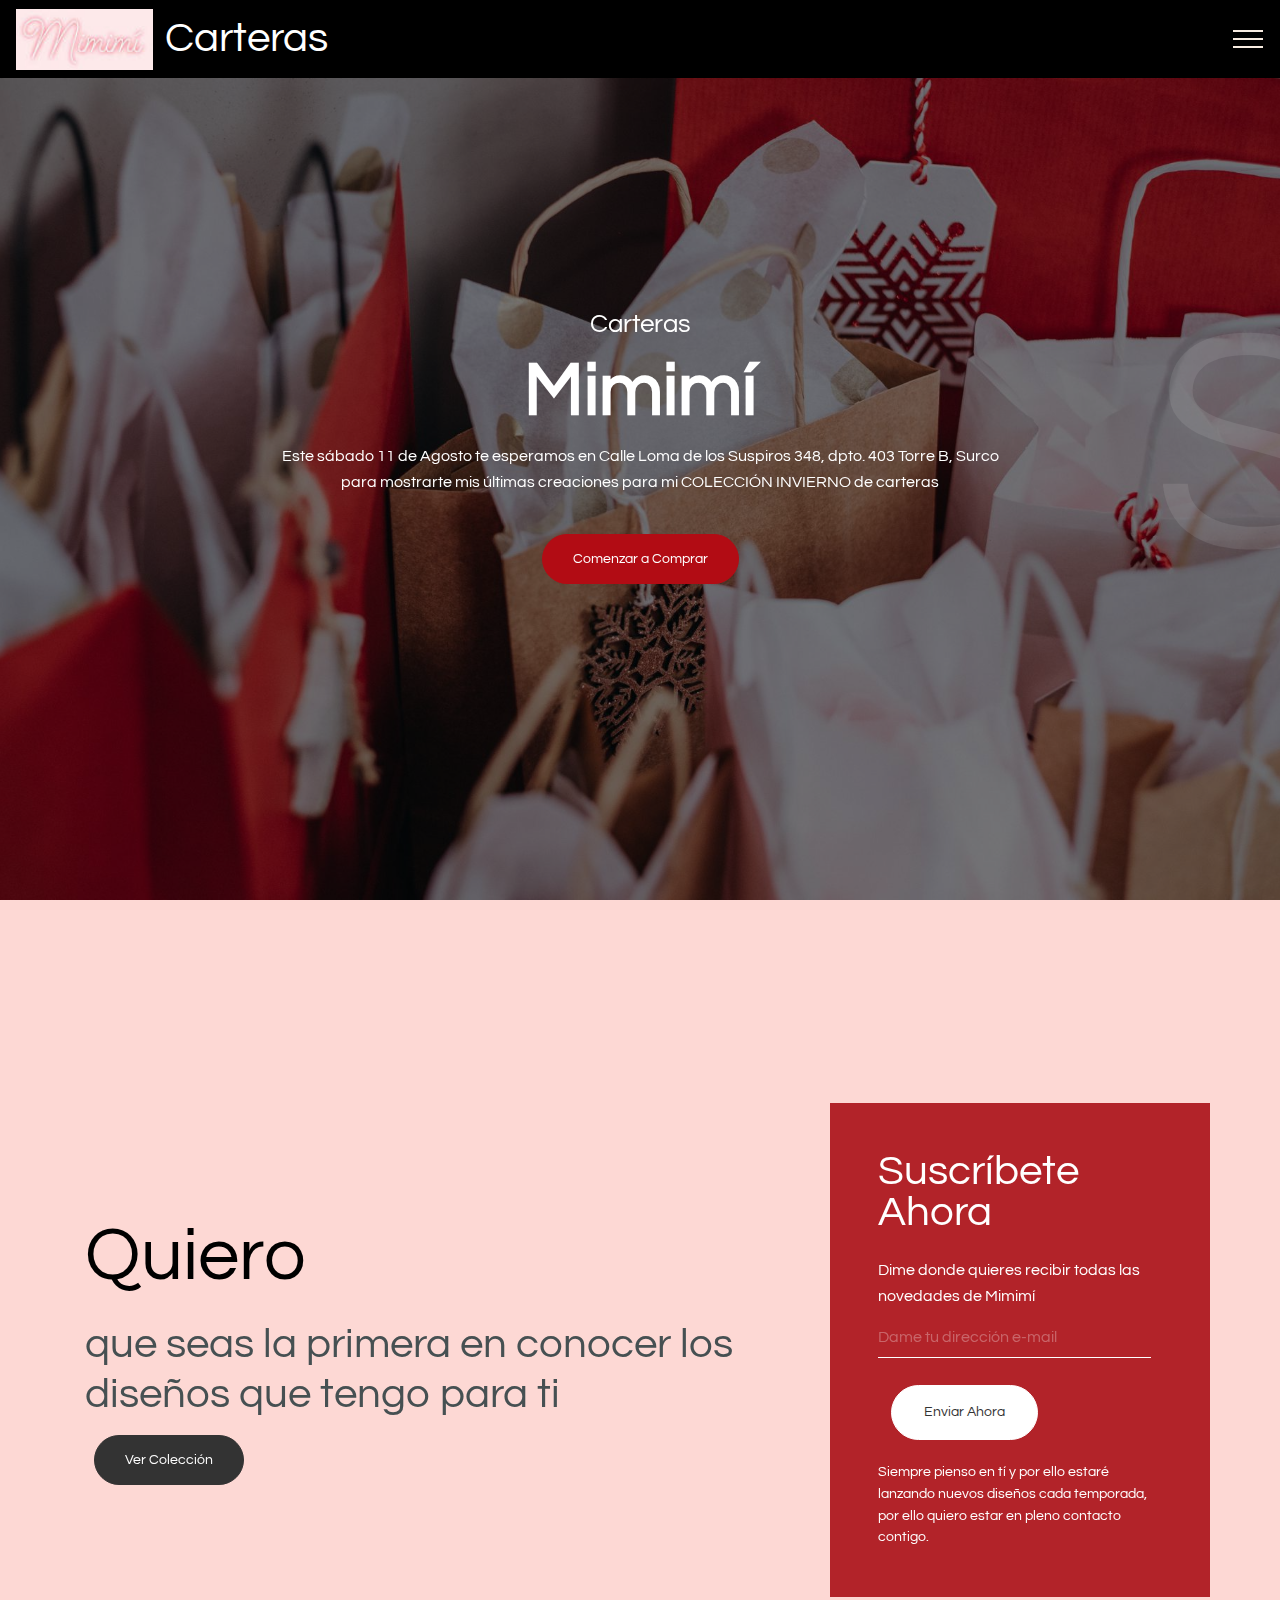
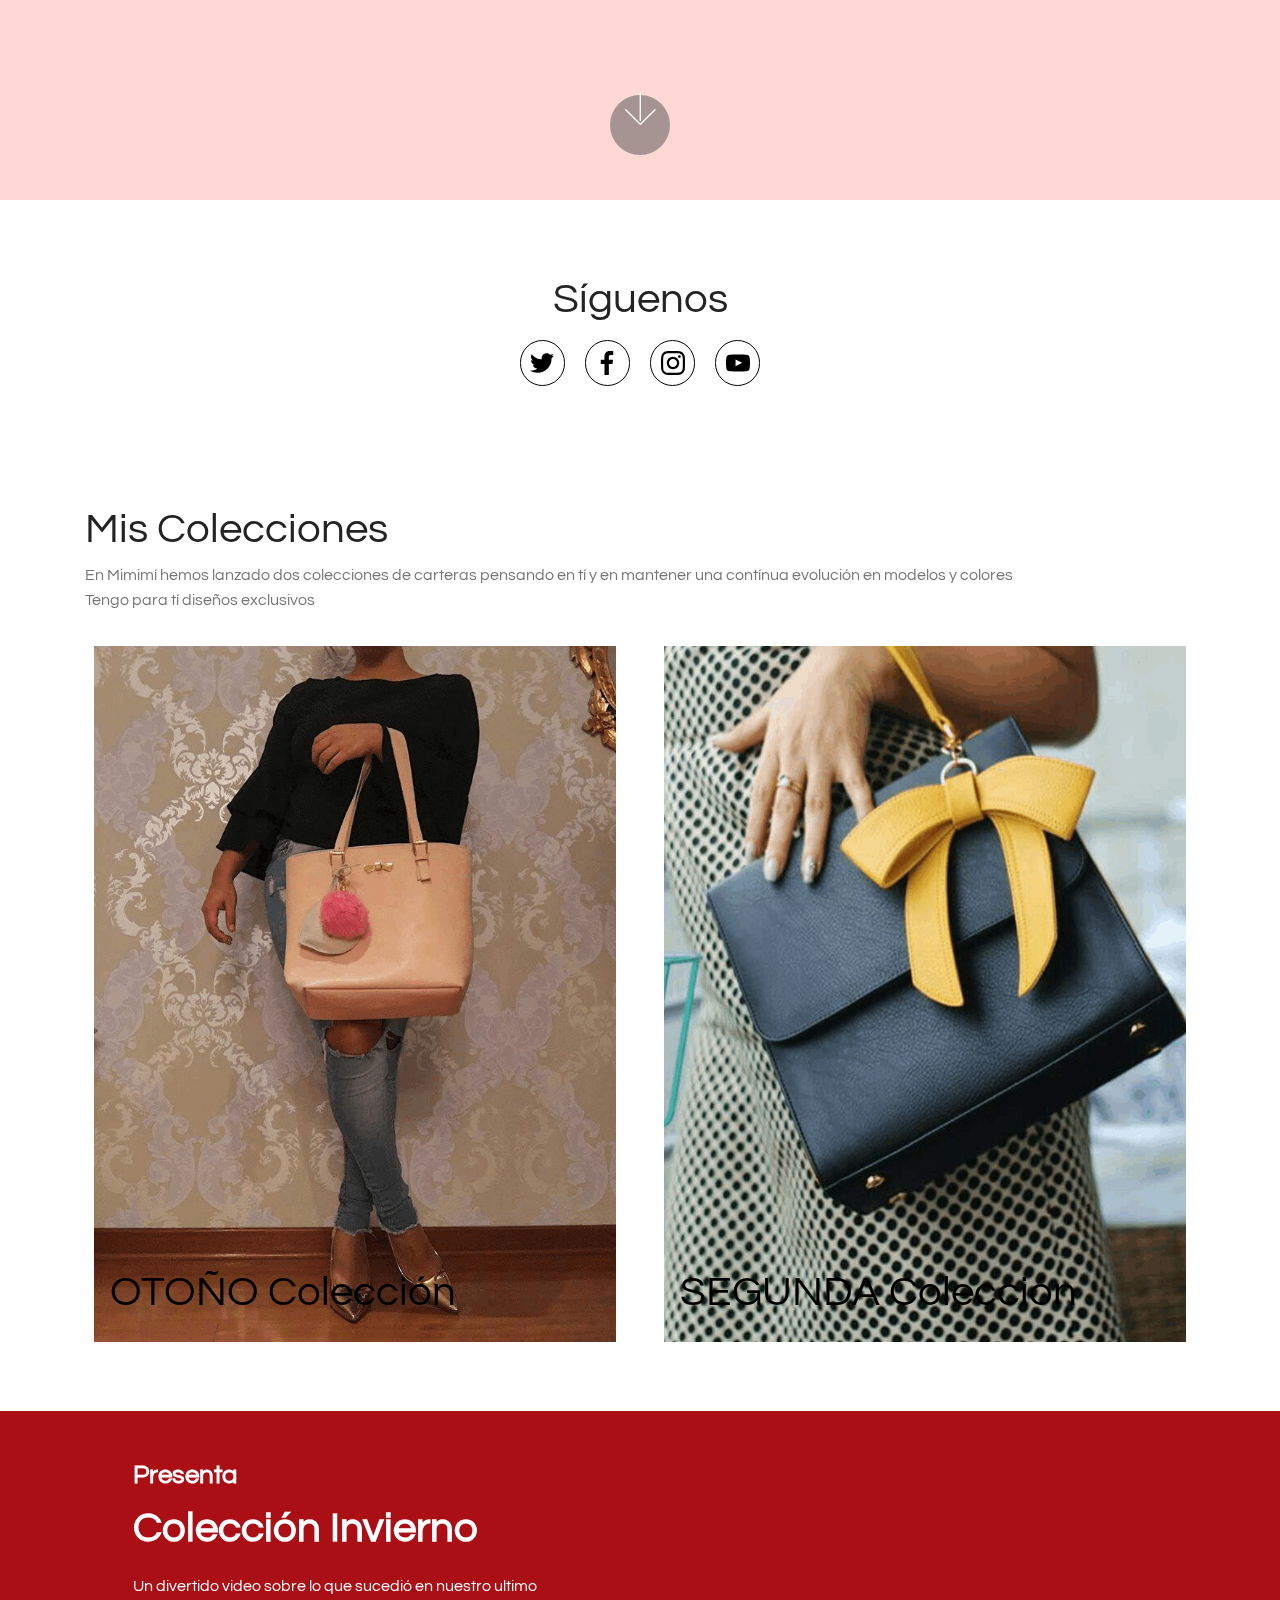
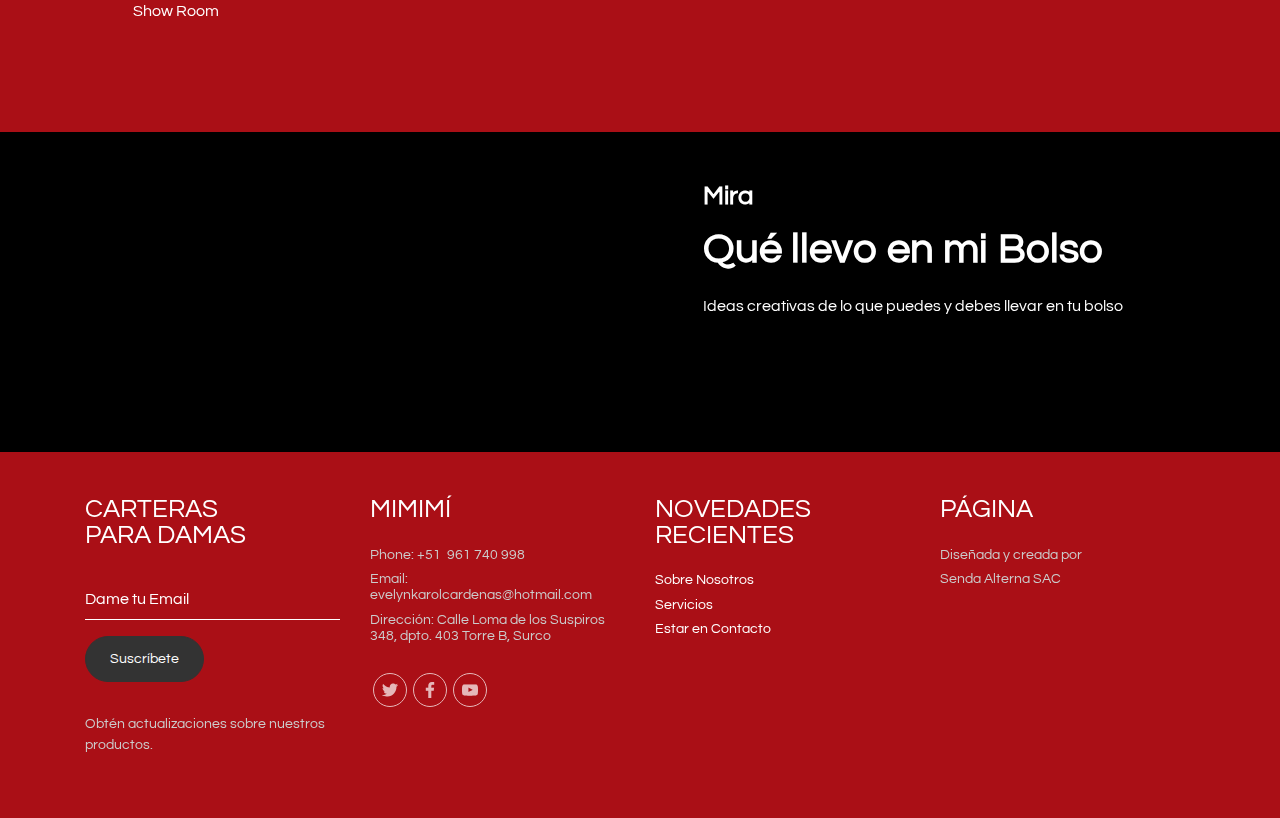
==== commit b33db66f: "create github pages" ====
--- a/index.html
+++ b/index.html
@@ -134,7 +134,7 @@
                 </h2>
                 <h4 class="mbr-fonts-style form-subtitle align-left display-7">Dime donde quieres recibir todas las novedades de Mimimí</h4>
                 <div data-form-alert="" hidden="">¡Gracias por rellenar el formulario!</div>
-                <form class="mbr-form" action="https://mobirise.com/" method="post" data-form-title="My Mobirise Form"><input type="hidden" name="email" data-form-email="true" value="n7YmBWaJIDOE9fDfmNSfvbY/hZtwK+HX/+GfnaI1YJQjPS1JkJ9AMVBdAWRPt7vqCvY0HMCQsB2oHYMgTlHe5YBXJcerQPy08IfX0fcXlk42Cd+Z8U3Xa12QlYm6NuBb" data-form-field="E-mail">
+                <form class="mbr-form" action="https://mobirise.com/" method="post" data-form-title="My Mobirise Form"><input type="hidden" name="email" data-form-email="true" value="3ETokfEew3K8117tuFNEmgxdJVf1niI0KdaFv8XAZ14nwhAyHKAIg1mTeQEbXdLrs11rtkm17EbkbQbbXE4gY77xH0ZJIZrO4gN852IZPKBplHtIDlUuS+7S0fqNW9b8" data-form-field="E-mail">
                     
                     <div class="input-wrap" data-for="email">
                         <input type="text" class="field display-7" name="email" data-form-field="E-mail" required="" placeholder="Dame tu dirección e-mail" id="email-header2-2">
@@ -299,7 +299,7 @@
                     <div data-form-alert="" hidden="" class="align-center">¡Gracias por rellenar el formulario!</div>
 
                     <form class="form-inline" action="https://mobirise.com/" method="post" data-form-title="Mobirise Form">
-                        <input type="hidden" value="wPxcuAqe6LQtK6Tyy+koBU8OxFjmgZ2tvnyaoBDNqnbPEo9Bed/uwnM3ZhNGzwSDANspJyVXdFJHb3iyF1DQGujijQvxhcdOpReVHm3Ir3ebL6NciXVwHURDq2W0M9bq" data-form-email="true">
+                        <input type="hidden" value="CcsWa8IghbyqUjBu9hY1S8zacCvetDfweooOtb+dGQC5DZqYeSIs3ywwBeJlxmWZzp7YzpIwG0ljsMuEMROnTZnNpuCWM00xxmg9E6IT7d87iPmDYMFsIOBnBP09Zxfk" data-form-email="true">
                         <div class="form-group">
                             <input type="email" class="form-control input-sm input-inverse my-2" name="email" required="" data-form-field="Email" placeholder="Dame tu Email" id="email-footer3-f">
                         </div>
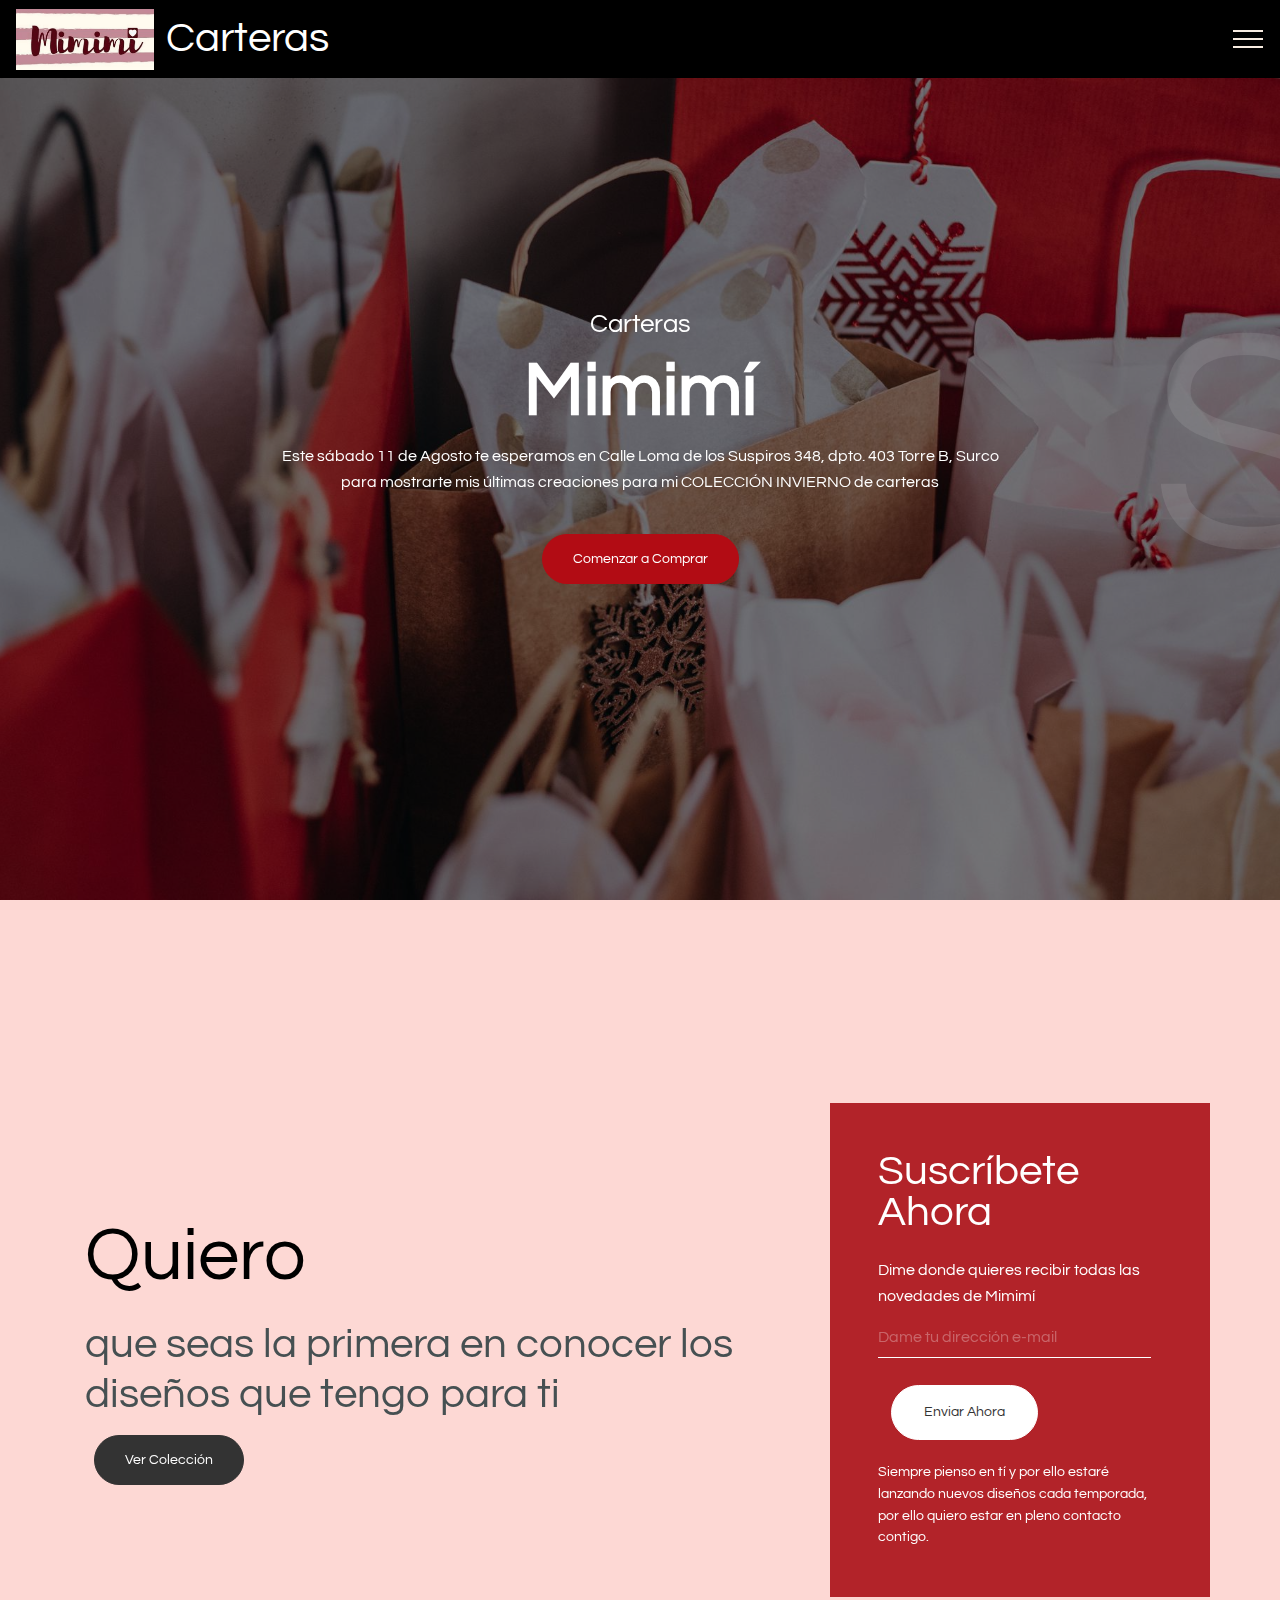
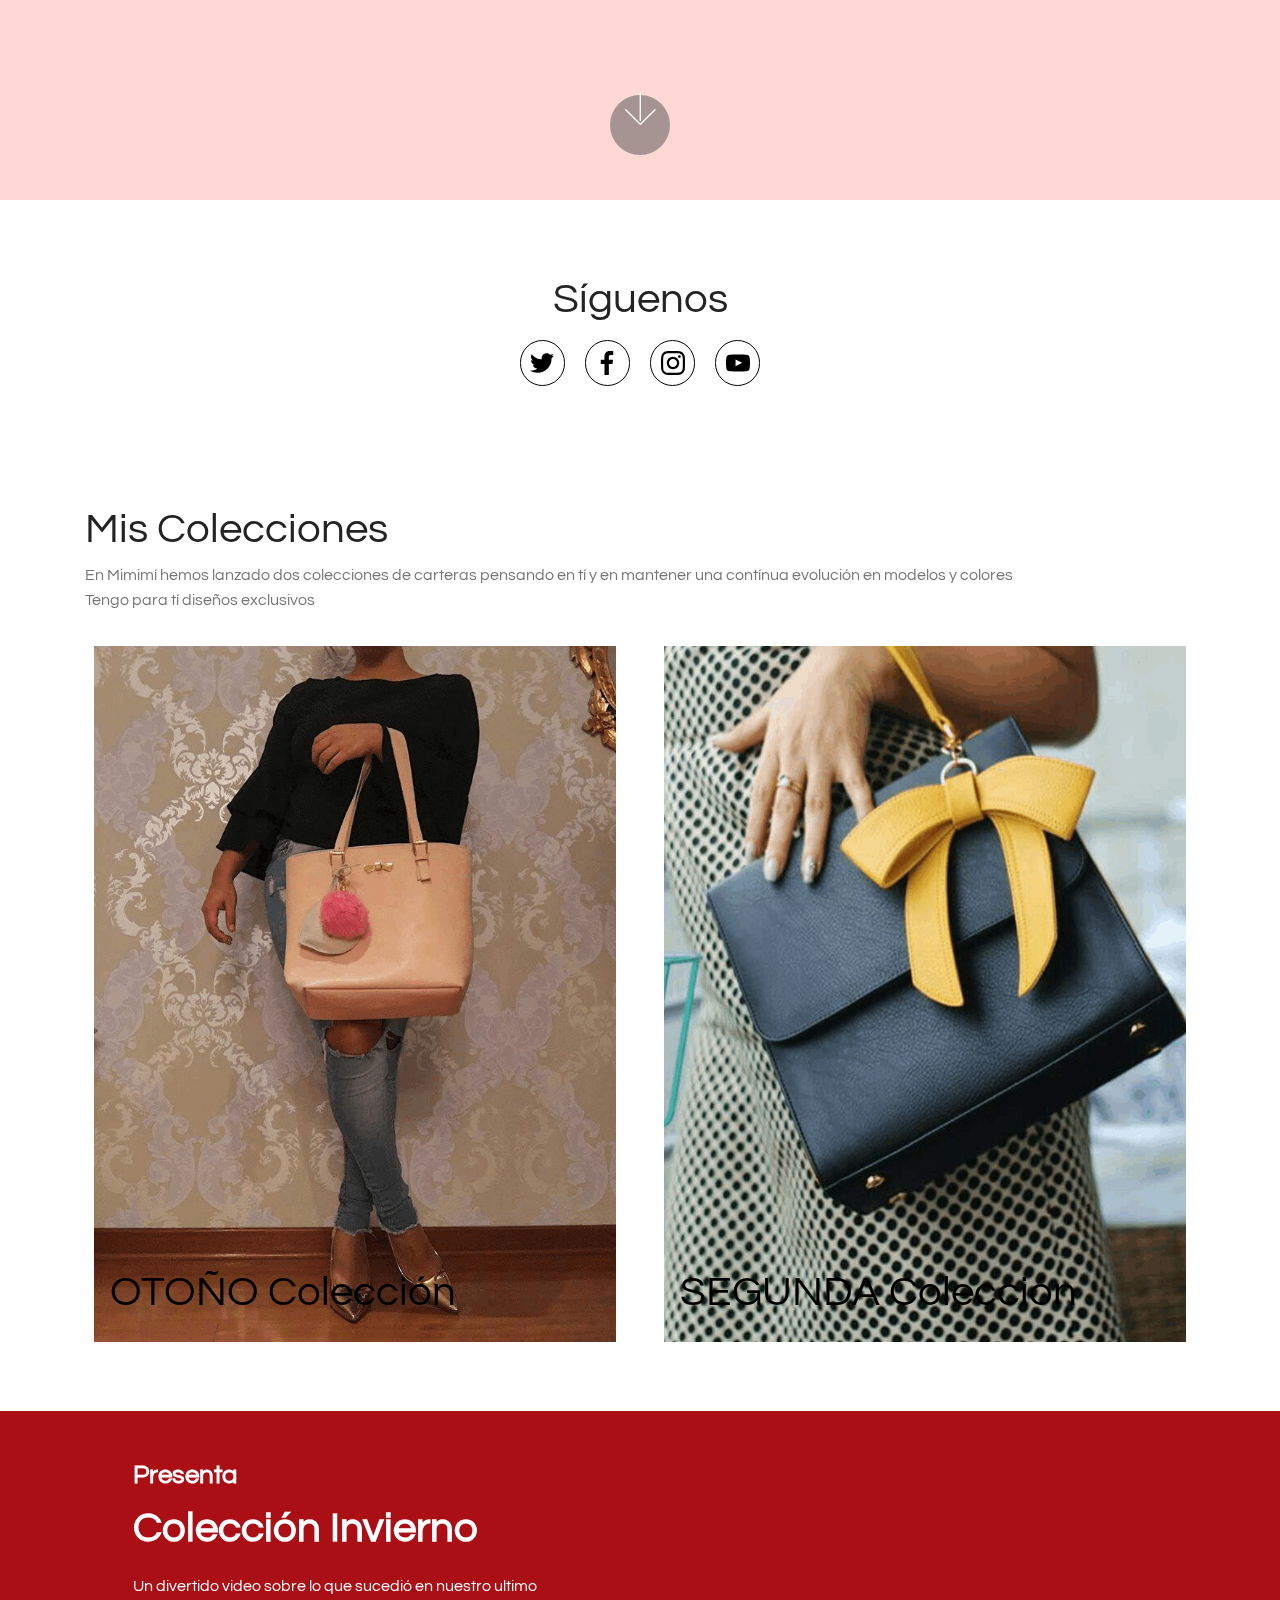
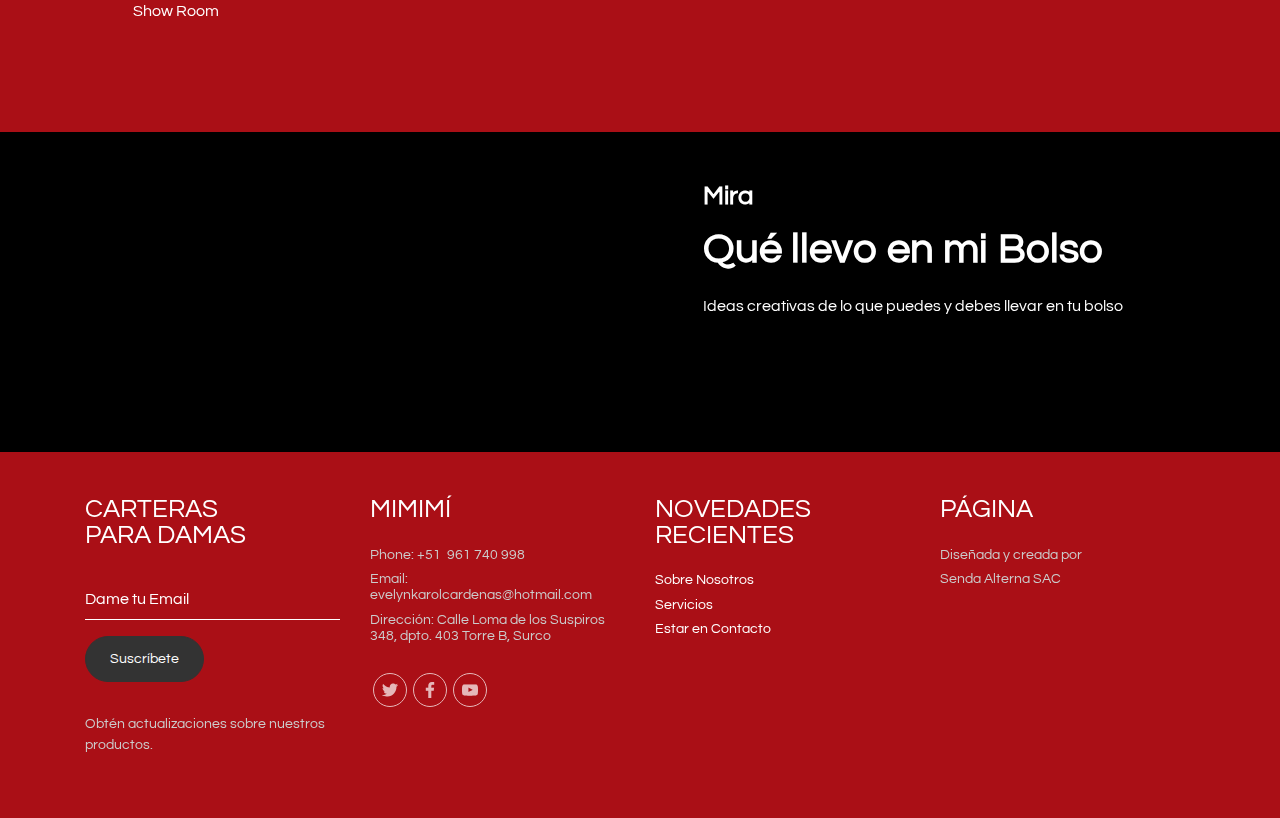
==== commit 05447478: "create github pages" ====
--- a/index.html
+++ b/index.html
@@ -6,7 +6,7 @@
   <meta http-equiv="X-UA-Compatible" content="IE=edge">
   <meta name="generator" content="Mobirise v4.8.1, mobirise.com">
   <meta name="viewport" content="width=device-width, initial-scale=1, minimum-scale=1">
-  <link rel="shortcut icon" href="assets/images/logo1-128x57.jpg" type="image/x-icon">
+  <link rel="shortcut icon" href="assets/images/logo1-274x121.png" type="image/x-icon">
   <meta name="description" content="">
   <title>Home</title>
   <link rel="stylesheet" href="assets/web/assets/mobirise-icons/mobirise-icons.css">
@@ -32,10 +32,10 @@
         <div class="navbar-brand">
             <span class="navbar-logo">
                 <a href="index.html#header9-1">
-                    <img src="assets/images/logo1-128x57.jpg" alt="Mobirise" title="" style="height: 3.8rem;">
+                    <img src="assets/images/logo1-274x121.png" alt="Mobirise" title="" style="height: 3.8rem;">
                 </a>
             </span>
-            <span class="navbar-caption-wrap"><a class="navbar-caption text-white display-2" href="index.html#header9-1">
+            <span class="navbar-caption-wrap"><a class="navbar-caption text-white display-2" href="http://www.mimimi.com.pe">
                     Carteras</a></span>
         </div>
         <button class="navbar-toggler" type="button" data-toggle="collapse" data-target="#navbarSupportedContent" aria-controls="navbarNavAltMarkup" aria-expanded="false" aria-label="Toggle navigation">
@@ -134,7 +134,7 @@
                 </h2>
                 <h4 class="mbr-fonts-style form-subtitle align-left display-7">Dime donde quieres recibir todas las novedades de Mimimí</h4>
                 <div data-form-alert="" hidden="">¡Gracias por rellenar el formulario!</div>
-                <form class="mbr-form" action="https://mobirise.com/" method="post" data-form-title="My Mobirise Form"><input type="hidden" name="email" data-form-email="true" value="3ETokfEew3K8117tuFNEmgxdJVf1niI0KdaFv8XAZ14nwhAyHKAIg1mTeQEbXdLrs11rtkm17EbkbQbbXE4gY77xH0ZJIZrO4gN852IZPKBplHtIDlUuS+7S0fqNW9b8" data-form-field="E-mail">
+                <form class="mbr-form" action="https://mobirise.com/" method="post" data-form-title="My Mobirise Form"><input type="hidden" name="email" data-form-email="true" value="Jbxjdfr2tDM1AzkWeHh5jnBegESmKp4dA4ae8VVEVNDUeLhu8jKDJF0P1HcmltTInQ9Z41m2ao4haQVXNXzeJlof6LDg00FrsTpZ6vH7vqjHqA06HatdsDJqXA88li6b" data-form-field="E-mail">
                     
                     <div class="input-wrap" data-for="email">
                         <input type="text" class="field display-7" name="email" data-form-field="E-mail" required="" placeholder="Dame tu dirección e-mail" id="email-header2-2">
@@ -299,7 +299,7 @@
                     <div data-form-alert="" hidden="" class="align-center">¡Gracias por rellenar el formulario!</div>
 
                     <form class="form-inline" action="https://mobirise.com/" method="post" data-form-title="Mobirise Form">
-                        <input type="hidden" value="CcsWa8IghbyqUjBu9hY1S8zacCvetDfweooOtb+dGQC5DZqYeSIs3ywwBeJlxmWZzp7YzpIwG0ljsMuEMROnTZnNpuCWM00xxmg9E6IT7d87iPmDYMFsIOBnBP09Zxfk" data-form-email="true">
+                        <input type="hidden" value="mt5/vd1qex3w6uebds1NnXYg21/nrZ0vIf3Rxbhzx0mG1A2Dy11HRsDZnICmR+5NnW9bObu+uDIRkhUHfbGGrhpCvNiJd3UQS6sXUU+IOzFv1U7Yg503IQ2UqEKU3gl/" data-form-email="true">
                         <div class="form-group">
                             <input type="email" class="form-control input-sm input-inverse my-2" name="email" required="" data-form-field="Email" placeholder="Dame tu Email" id="email-footer3-f">
                         </div>
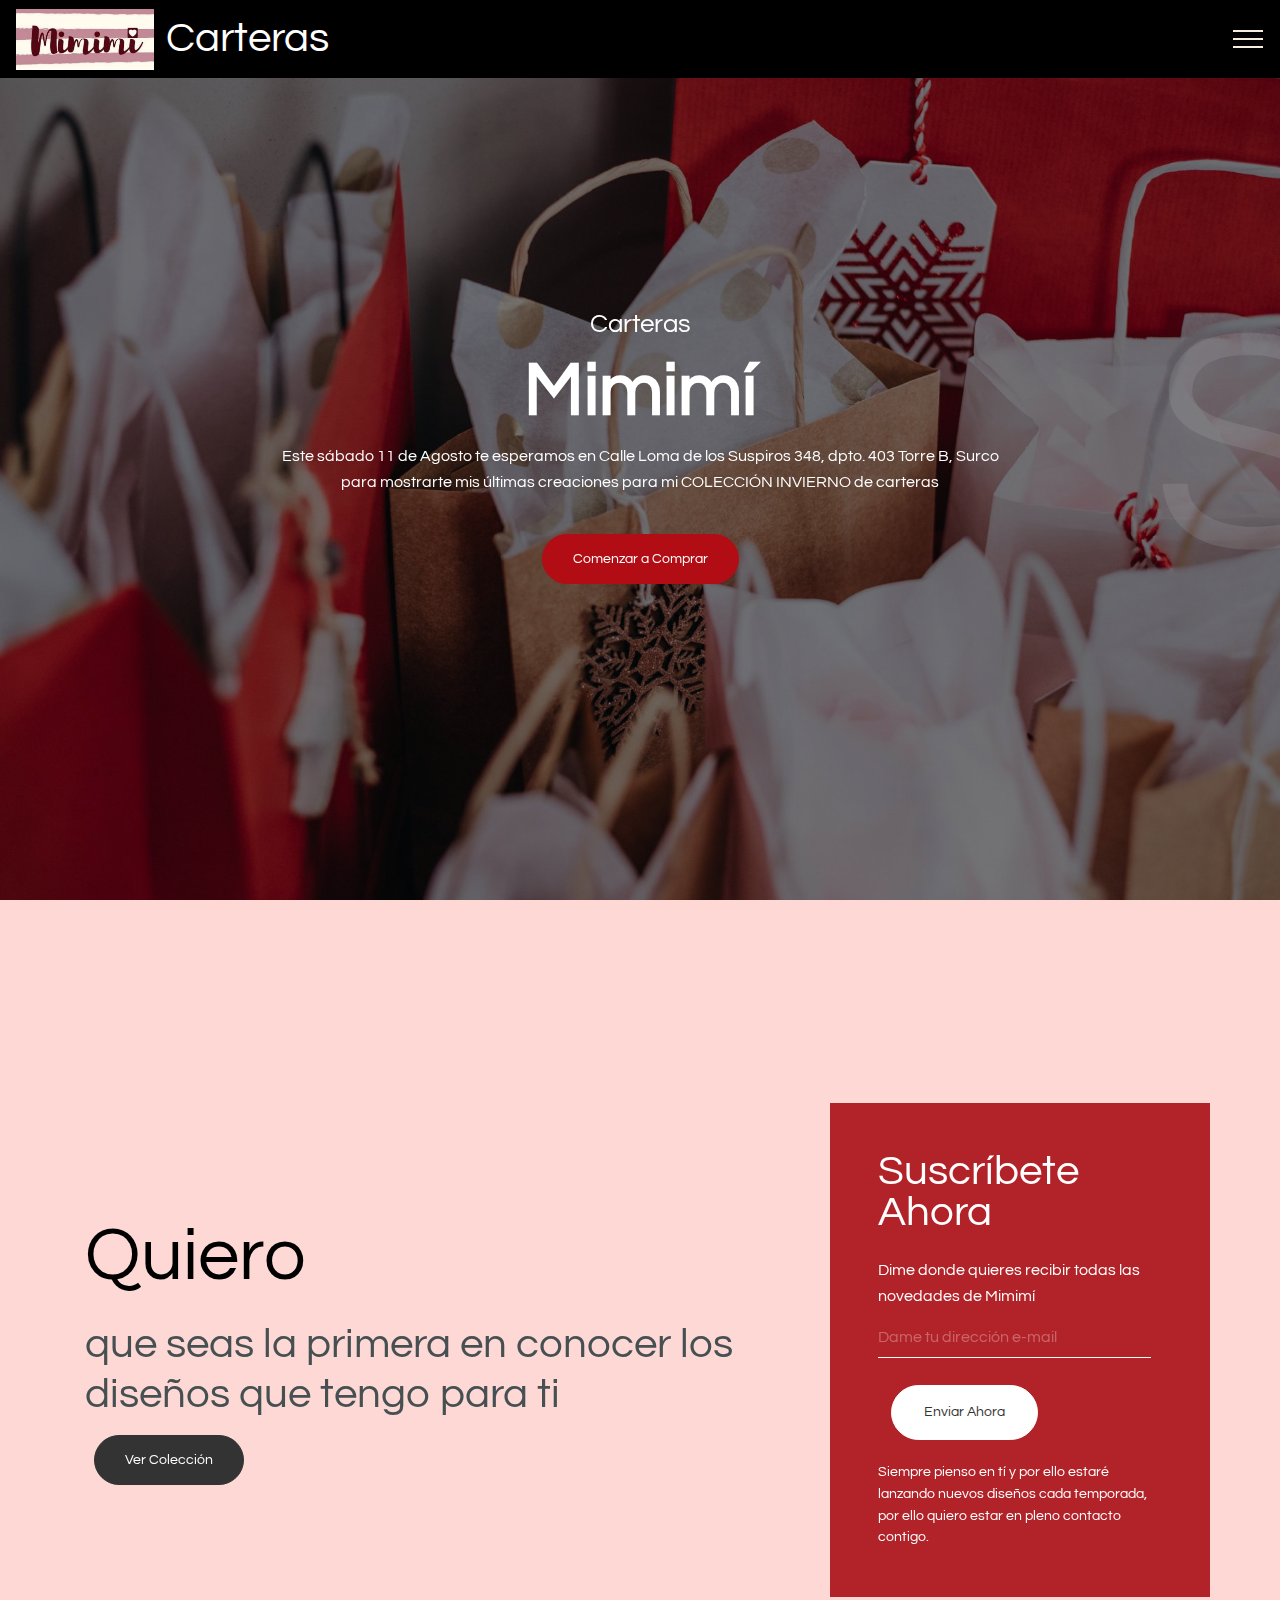
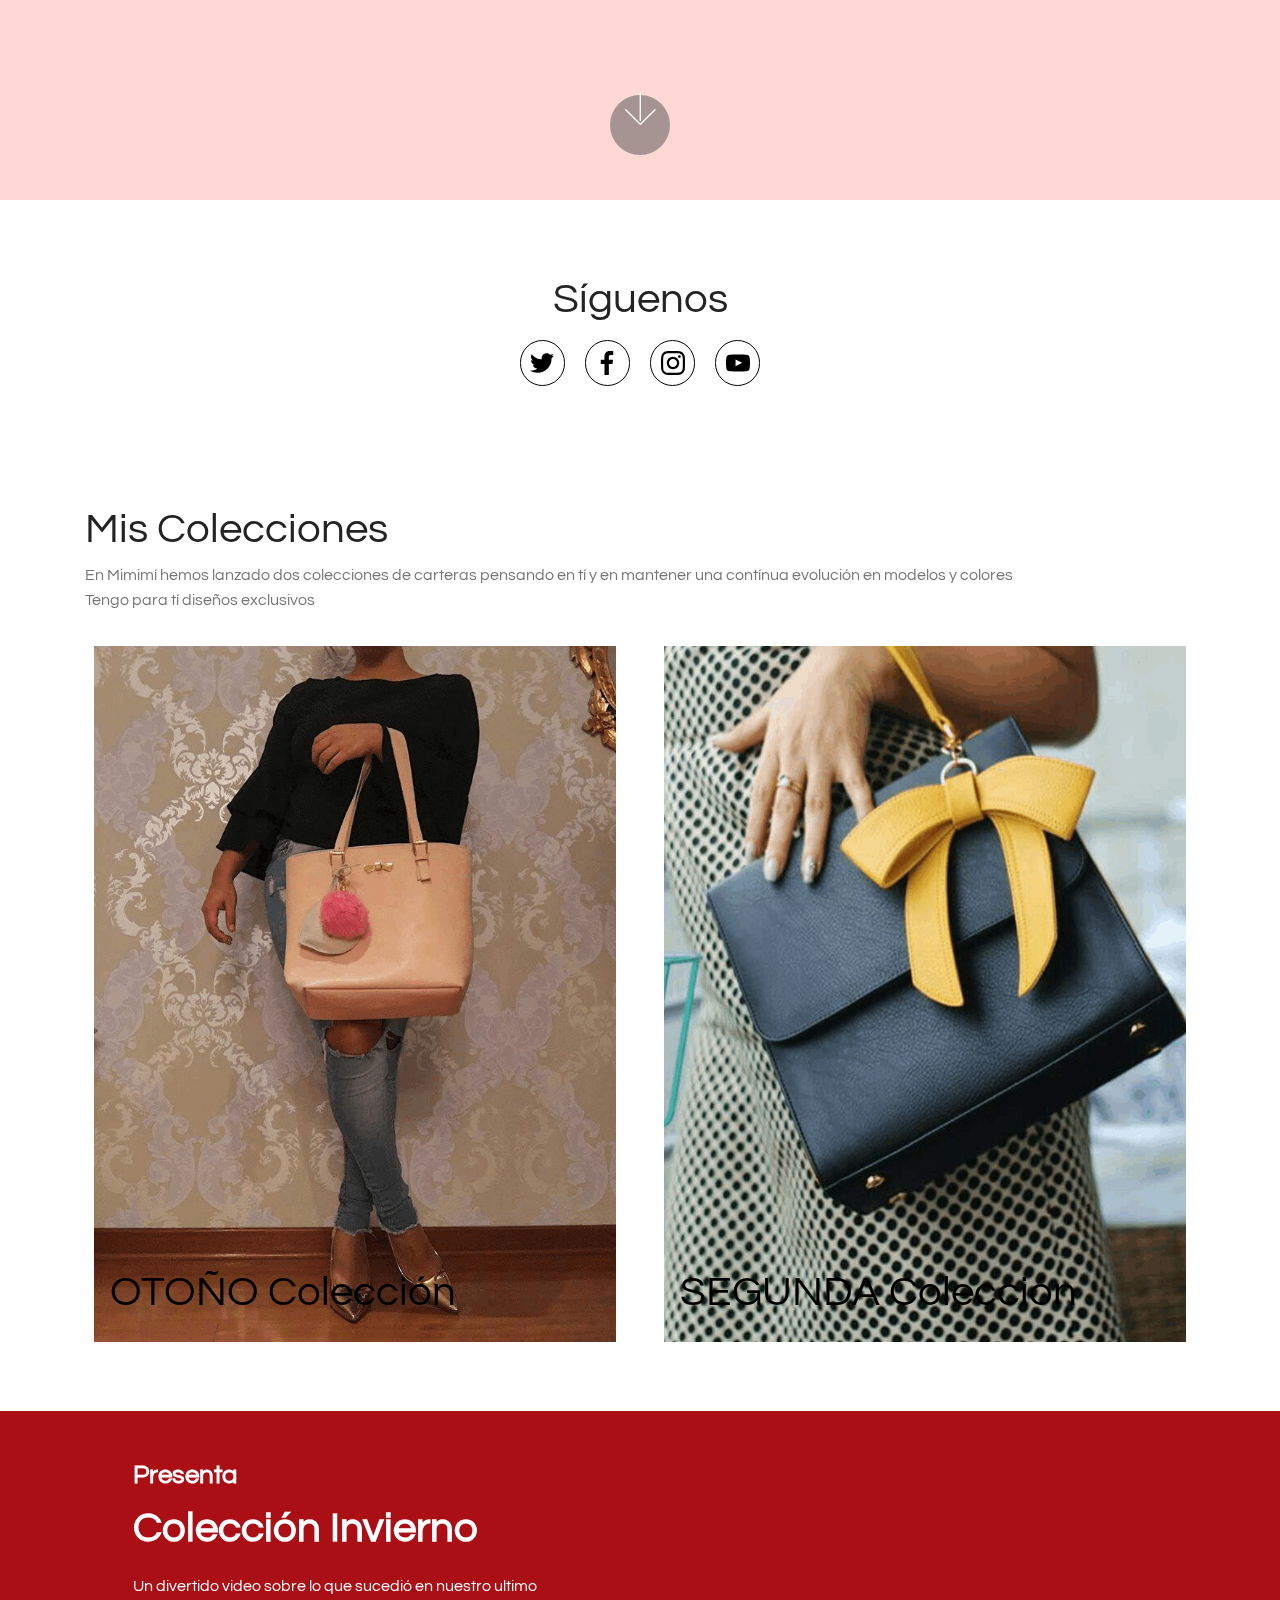
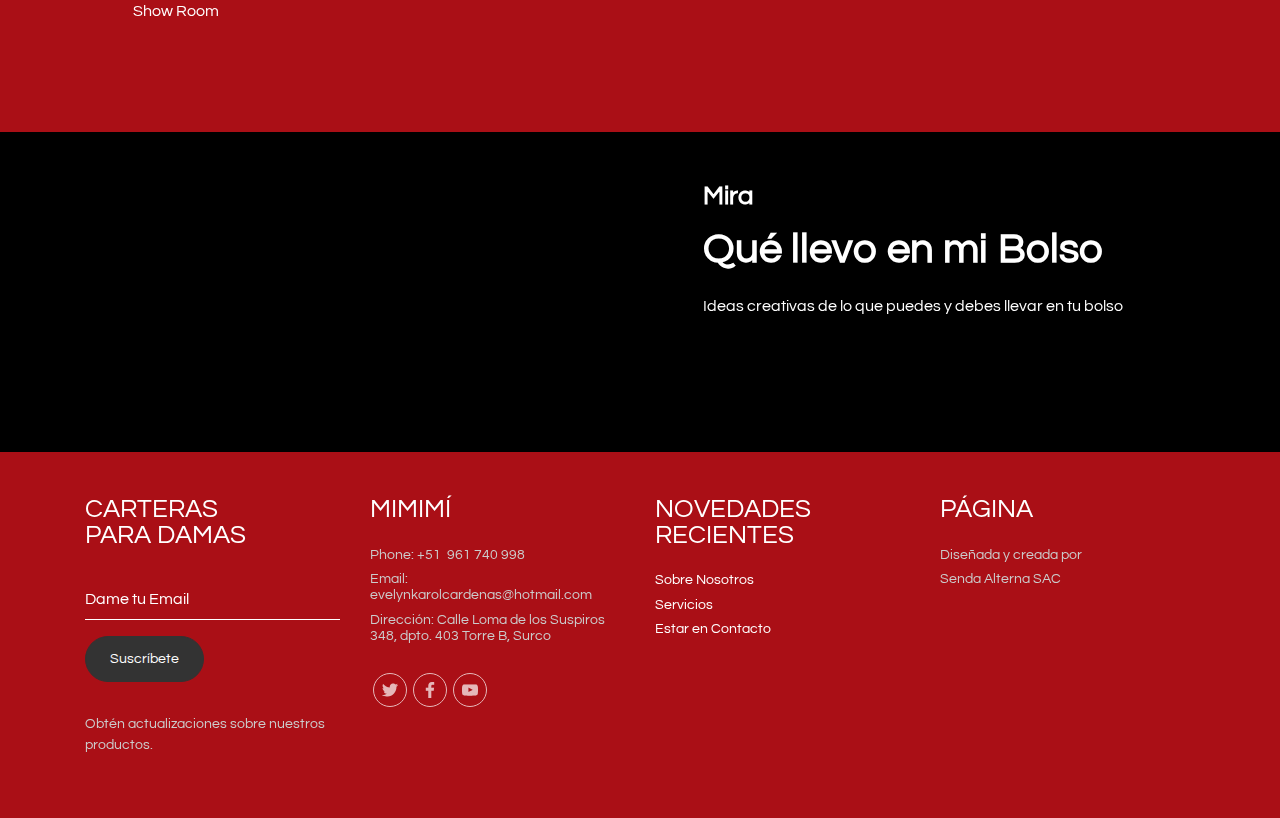
==== commit c08ff67b: "create github pages" ====
--- a/index.html
+++ b/index.html
@@ -134,7 +134,7 @@
                 </h2>
                 <h4 class="mbr-fonts-style form-subtitle align-left display-7">Dime donde quieres recibir todas las novedades de Mimimí</h4>
                 <div data-form-alert="" hidden="">¡Gracias por rellenar el formulario!</div>
-                <form class="mbr-form" action="https://mobirise.com/" method="post" data-form-title="My Mobirise Form"><input type="hidden" name="email" data-form-email="true" value="Jbxjdfr2tDM1AzkWeHh5jnBegESmKp4dA4ae8VVEVNDUeLhu8jKDJF0P1HcmltTInQ9Z41m2ao4haQVXNXzeJlof6LDg00FrsTpZ6vH7vqjHqA06HatdsDJqXA88li6b" data-form-field="E-mail">
+                <form class="mbr-form" action="https://mobirise.com/" method="post" data-form-title="My Mobirise Form"><input type="hidden" name="email" data-form-email="true" value="Pp78MHnjcrcZsa8TmYffMQk7DkPkem1yKfm4HMaHDI6v/mur/YJUrRgQdBIo1beqvqAAYe0Y5hUrEqVSwHzq4dbnkOsblWkEpJVXj8n1i3wLxwwbwbCBprAsbRECoK+Z" data-form-field="E-mail">
                     
                     <div class="input-wrap" data-for="email">
                         <input type="text" class="field display-7" name="email" data-form-field="E-mail" required="" placeholder="Dame tu dirección e-mail" id="email-header2-2">
@@ -299,7 +299,7 @@
                     <div data-form-alert="" hidden="" class="align-center">¡Gracias por rellenar el formulario!</div>
 
                     <form class="form-inline" action="https://mobirise.com/" method="post" data-form-title="Mobirise Form">
-                        <input type="hidden" value="mt5/vd1qex3w6uebds1NnXYg21/nrZ0vIf3Rxbhzx0mG1A2Dy11HRsDZnICmR+5NnW9bObu+uDIRkhUHfbGGrhpCvNiJd3UQS6sXUU+IOzFv1U7Yg503IQ2UqEKU3gl/" data-form-email="true">
+                        <input type="hidden" value="vf+SbhdIeRdZc/kC9BcBw0TxrWpe9Q3Us3Egv5gOloxSwBqRfETYLpNpzGP1j0tOFy7n4Z2BZHHNfUewz7/peL4vPcuFogWvObmZsqggSq1KODZDChTk/z3t7V8xGlFG" data-form-email="true">
                         <div class="form-group">
                             <input type="email" class="form-control input-sm input-inverse my-2" name="email" required="" data-form-field="Email" placeholder="Dame tu Email" id="email-footer3-f">
                         </div>
--- a/assets/mobirise/css/mbr-additional.css
+++ b/assets/mobirise/css/mbr-additional.css
@@ -5631,3 +5631,550 @@
     justify-content: center !important;
   }
 }
+.cid-r0uP0A0Gp6 .dropdown-item:before {
+  font-family: MobiriseIcons !important;
+  content: '\e966';
+  display: inline-block;
+  width: 0;
+  position: absolute;
+  left: 1rem;
+  top: 0.5rem;
+  margin-right: 0.5rem;
+  line-height: 1;
+  font-size: inherit;
+  vertical-align: middle;
+  text-align: center;
+  overflow: hidden;
+  transform: scale(0, 1);
+  -webkit-transition: all 0.25s ease-in-out;
+  -moz-transition: all 0.25s ease-in-out;
+  transition: all 0.25s ease-in-out;
+}
+.cid-r0uP0A0Gp6 .nav-item,
+.cid-r0uP0A0Gp6 .nav-link,
+.cid-r0uP0A0Gp6 .navbar-caption {
+  font-weight: normal;
+}
+.cid-r0uP0A0Gp6 .nav-item:focus,
+.cid-r0uP0A0Gp6 .nav-link:focus {
+  outline: none;
+}
+@media (min-width: 992px) {
+  .cid-r0uP0A0Gp6 .dropdown-item:hover:before {
+    transform: scale(1, 1);
+    width: 16px;
+  }
+}
+.cid-r0uP0A0Gp6 .dropdown .dropdown-menu .dropdown-item {
+  width: auto;
+  -webkit-transition: all 0.25s ease-in-out;
+  -moz-transition: all 0.25s ease-in-out;
+  transition: all 0.25s ease-in-out;
+}
+.cid-r0uP0A0Gp6 .dropdown .dropdown-menu .dropdown-item::after {
+  right: 0.5rem;
+}
+.cid-r0uP0A0Gp6 .dropdown .dropdown-menu .dropdown-item:hover {
+  padding-right: 2.5385em;
+  padding-left: 3.5385em;
+}
+.cid-r0uP0A0Gp6 .dropdown .dropdown-menu .dropdown-item:hover .mbr-iconfont:before {
+  transform: scale(0, 1);
+}
+.cid-r0uP0A0Gp6 .dropdown .dropdown-menu .dropdown-item .mbr-iconfont {
+  margin-left: -1.8rem;
+  padding-right: 1rem;
+  font-size: inherit;
+}
+.cid-r0uP0A0Gp6 .dropdown .dropdown-menu .dropdown-item .mbr-iconfont:before {
+  display: inline-block;
+  transform: scale(1, 1);
+  -webkit-transition: all 0.25s ease-in-out;
+  -moz-transition: all 0.25s ease-in-out;
+  transition: all 0.25s ease-in-out;
+}
+.cid-r0uP0A0Gp6 .collapsed .dropdown-menu .dropdown-item:before {
+  display: none;
+}
+.cid-r0uP0A0Gp6 .collapsed .dropdown .dropdown-menu .dropdown-item {
+  padding: 0.235em 1.5em 0.235em 1.5em !important;
+  transition: none;
+  margin: 0 !important;
+}
+.cid-r0uP0A0Gp6 .navbar {
+  min-height: 77px;
+  transition: all .3s;
+  background: #000000;
+}
+.cid-r0uP0A0Gp6 .navbar.opened {
+  transition: all .3s;
+  background: #000000 !important;
+}
+.cid-r0uP0A0Gp6 .navbar .dropdown-item {
+  padding: .235rem 1.5rem;
+}
+.cid-r0uP0A0Gp6 .navbar .navbar-collapse {
+  justify-content: flex-end;
+  z-index: 1;
+}
+.cid-r0uP0A0Gp6 .navbar.collapsed .nav-item .nav-link::before {
+  display: none;
+}
+.cid-r0uP0A0Gp6 .navbar.collapsed.opened .dropdown-menu {
+  top: 0;
+}
+.cid-r0uP0A0Gp6 .navbar.collapsed .dropdown-menu {
+  background: transparent !important;
+}
+.cid-r0uP0A0Gp6 .navbar.collapsed .dropdown-menu .dropdown-submenu {
+  left: 0 !important;
+}
+.cid-r0uP0A0Gp6 .navbar.collapsed .dropdown-menu .dropdown-item:after {
+  right: auto;
+}
+.cid-r0uP0A0Gp6 .navbar.collapsed .dropdown-menu .dropdown-toggle[data-toggle="dropdown-submenu"]:after {
+  margin-left: .25rem;
+  border-top: 0.35em solid;
+  border-right: 0.35em solid transparent;
+  border-left: 0.35em solid transparent;
+  border-bottom: 0;
+  top: 55%;
+}
+.cid-r0uP0A0Gp6 .navbar.collapsed ul.navbar-nav li {
+  margin: auto;
+}
+.cid-r0uP0A0Gp6 .navbar.collapsed .dropdown-menu .dropdown-item {
+  padding: .25rem 1.5rem;
+  text-align: center;
+}
+.cid-r0uP0A0Gp6 .navbar.collapsed .icons-menu {
+  padding-left: 0;
+  padding-top: .5rem;
+  padding-bottom: .5rem;
+}
+@media (max-width: 991px) {
+  .cid-r0uP0A0Gp6 .navbar .nav-item .nav-link::before {
+    display: none;
+  }
+  .cid-r0uP0A0Gp6 .navbar.opened .dropdown-menu {
+    top: 0;
+  }
+  .cid-r0uP0A0Gp6 .navbar .dropdown-menu {
+    background: transparent !important;
+  }
+  .cid-r0uP0A0Gp6 .navbar .dropdown-menu .dropdown-submenu {
+    left: 0 !important;
+  }
+  .cid-r0uP0A0Gp6 .navbar .dropdown-menu .dropdown-item:after {
+    right: auto;
+  }
+  .cid-r0uP0A0Gp6 .navbar .dropdown-menu .dropdown-toggle[data-toggle="dropdown-submenu"]:after {
+    margin-left: .25rem;
+    border-top: 0.35em solid;
+    border-right: 0.35em solid transparent;
+    border-left: 0.35em solid transparent;
+    border-bottom: 0;
+    top: 55%;
+  }
+  .cid-r0uP0A0Gp6 .navbar .navbar-logo img {
+    height: 3.8rem !important;
+  }
+  .cid-r0uP0A0Gp6 .navbar ul.navbar-nav li {
+    margin: auto;
+  }
+  .cid-r0uP0A0Gp6 .navbar .dropdown-menu .dropdown-item {
+    padding: .25rem 1.5rem !important;
+    text-align: center;
+  }
+  .cid-r0uP0A0Gp6 .navbar .navbar-brand {
+    flex-shrink: initial;
+    flex-basis: auto;
+    word-break: break-word;
+  }
+  .cid-r0uP0A0Gp6 .navbar .navbar-toggler {
+    flex-basis: auto;
+  }
+  .cid-r0uP0A0Gp6 .navbar .icons-menu {
+    padding-left: 0;
+    padding-top: .5rem;
+    padding-bottom: .5rem;
+  }
+}
+.cid-r0uP0A0Gp6 .navbar.navbar-short {
+  background: #000000 !important;
+  min-height: 60px;
+}
+.cid-r0uP0A0Gp6 .navbar.navbar-short .navbar-logo img {
+  height: 3rem !important;
+}
+.cid-r0uP0A0Gp6 .navbar.navbar-short .navbar-brand {
+  padding: 0;
+}
+.cid-r0uP0A0Gp6 .navbar-brand {
+  flex-shrink: 0;
+  align-items: center;
+  margin-right: 0;
+  padding: 0;
+  transition: all .3s;
+  word-break: break-word;
+  z-index: 1;
+}
+.cid-r0uP0A0Gp6 .navbar-brand .navbar-caption {
+  line-height: inherit !important;
+}
+.cid-r0uP0A0Gp6 .navbar-brand .navbar-logo a {
+  outline: none;
+}
+.cid-r0uP0A0Gp6 .dropdown-item.active,
+.cid-r0uP0A0Gp6 .dropdown-item:active {
+  background-color: transparent;
+}
+.cid-r0uP0A0Gp6 .navbar-expand-lg .navbar-nav .nav-link {
+  padding: 0;
+}
+.cid-r0uP0A0Gp6 .nav-dropdown .link.dropdown-toggle {
+  margin-right: 1.667em;
+}
+.cid-r0uP0A0Gp6 .nav-dropdown .link.dropdown-toggle[aria-expanded="true"] {
+  margin-right: 0;
+  padding: 0.667em 1.667em;
+}
+.cid-r0uP0A0Gp6 .navbar.navbar-expand-lg .dropdown .dropdown-menu {
+  background: #000000;
+}
+.cid-r0uP0A0Gp6 .navbar.navbar-expand-lg .dropdown .dropdown-menu .dropdown-submenu {
+  margin: 0;
+  left: 100%;
+}
+.cid-r0uP0A0Gp6 .navbar .dropdown.open > .dropdown-menu {
+  display: block;
+}
+.cid-r0uP0A0Gp6 ul.navbar-nav {
+  flex-wrap: wrap;
+}
+.cid-r0uP0A0Gp6 .navbar-buttons {
+  text-align: center;
+}
+.cid-r0uP0A0Gp6 button.navbar-toggler {
+  outline: none;
+  width: 31px;
+  height: 20px;
+  cursor: pointer;
+  transition: all .2s;
+  position: relative;
+  align-self: center;
+}
+.cid-r0uP0A0Gp6 button.navbar-toggler .hamburger span {
+  position: absolute;
+  right: 0;
+  width: 30px;
+  height: 2px;
+  border-right: 5px;
+  background-color: #f8ece1;
+}
+.cid-r0uP0A0Gp6 button.navbar-toggler .hamburger span:nth-child(1) {
+  top: 0;
+  transition: all .2s;
+}
+.cid-r0uP0A0Gp6 button.navbar-toggler .hamburger span:nth-child(2) {
+  top: 8px;
+  transition: all .15s;
+}
+.cid-r0uP0A0Gp6 button.navbar-toggler .hamburger span:nth-child(3) {
+  top: 8px;
+  transition: all .15s;
+}
+.cid-r0uP0A0Gp6 button.navbar-toggler .hamburger span:nth-child(4) {
+  top: 16px;
+  transition: all .2s;
+}
+.cid-r0uP0A0Gp6 nav.opened .hamburger span:nth-child(1) {
+  top: 8px;
+  width: 0;
+  opacity: 0;
+  right: 50%;
+  transition: all .2s;
+}
+.cid-r0uP0A0Gp6 nav.opened .hamburger span:nth-child(2) {
+  -webkit-transform: rotate(45deg);
+  transform: rotate(45deg);
+  transition: all .25s;
+}
+.cid-r0uP0A0Gp6 nav.opened .hamburger span:nth-child(3) {
+  -webkit-transform: rotate(-45deg);
+  transform: rotate(-45deg);
+  transition: all .25s;
+}
+.cid-r0uP0A0Gp6 nav.opened .hamburger span:nth-child(4) {
+  top: 8px;
+  width: 0;
+  opacity: 0;
+  right: 50%;
+  transition: all .2s;
+}
+.cid-r0uP0A0Gp6 .navbar-dropdown {
+  padding: .5rem 1rem;
+  position: fixed;
+}
+.cid-r0uP0A0Gp6 a.nav-link {
+  justify-content: center;
+  display: flex;
+  align-items: center;
+}
+.cid-r0uP0A0Gp6 .mbr-iconfont {
+  font-size: 1rem;
+  color: #ffffff;
+  display: inline-flex;
+}
+.cid-r0uP0A0Gp6 .mbr-iconfont:before {
+  padding: .5rem;
+  border: 1px solid;
+  border-radius: 100px;
+}
+.cid-r0uP0A0Gp6 .soc-item {
+  margin: .5rem .3rem;
+}
+.cid-r0uP0A0Gp6 .icons-menu {
+  flex-wrap: wrap;
+  display: flex;
+  justify-content: center;
+  padding-left: 1rem;
+  text-align: center;
+  align-items: center;
+}
+@media screen and (-ms-high-contrast: active), (-ms-high-contrast: none) {
+  .cid-r0uP0A0Gp6 .navbar {
+    height: 77px;
+  }
+  .cid-r0uP0A0Gp6 .navbar.opened {
+    height: auto;
+  }
+  .cid-r0uP0A0Gp6 .nav-item .nav-link:hover::before {
+    width: 175%;
+    max-width: calc(100% + 2rem);
+    left: -1rem;
+  }
+}
+.cid-r0uQqHSD3e {
+  padding-top: 150px;
+  padding-bottom: 45px;
+  background-color: #f9d5ce;
+}
+.cid-r0uQqHSD3e .mbr-section-subtitle {
+  color: #767676;
+}
+.cid-r0uQqHSD3e .mbr-section-title {
+  color: #000000;
+}
+.cid-r0uP0Cw3jT {
+  padding-top: 120px;
+  padding-bottom: 30px;
+  background-color: #ffffff;
+}
+.cid-r0uP0Cw3jT .form-control,
+.cid-r0uP0Cw3jT .form-control:focus {
+  color: #5b686b !important;
+  border: none;
+  border-radius: 0 !important;
+  background-color: transparent;
+  padding: .5rem 0rem;
+  border-bottom: 1px solid #5b686b;
+}
+.cid-r0uP0Cw3jT .form-control:focus,
+.cid-r0uP0Cw3jT .form-control:focus:focus {
+  outline: none;
+}
+.cid-r0uP0Cw3jT input::-webkit-input-placeholder {
+  color: #5b686b;
+}
+.cid-r0uP0Cw3jT input::-moz-placeholder {
+  color: #5b686b;
+}
+.cid-r0uP0Cw3jT textarea::-webkit-input-placeholder {
+  color: #5b686b;
+}
+.cid-r0uP0Cw3jT textarea::-moz-placeholder {
+  color: #5b686b;
+}
+.cid-r0uP0Cw3jT .mbr-iconfont {
+  font-size: 48px;
+  padding-right: 1rem;
+}
+.cid-r0uP0Cw3jT .input {
+  margin-bottom: 15px;
+}
+.cid-r0uP0Cw3jT .map {
+  width: 100%;
+  height: 30rem;
+}
+.cid-r0uP0Cw3jT .map iframe {
+  width: inherit;
+  height: 100%;
+}
+.cid-r0uP0Cw3jT .mbr-text {
+  color: #767676;
+}
+.cid-r0uP0Cw3jT .input-group-btn {
+  display: block;
+}
+.cid-r0uP0Cw3jT .google-map {
+  filter: grayscale(1);
+  height: 25rem;
+  position: relative;
+}
+.cid-r0uP0Cw3jT .google-map iframe {
+  height: 100%;
+  width: 100%;
+}
+.cid-r0uP0Cw3jT .google-map [data-state-details] {
+  color: #6b6763;
+  font-family: Montserrat;
+  height: 1.5em;
+  margin-top: -0.75em;
+  padding-left: 1.25rem;
+  padding-right: 1.25rem;
+  position: absolute;
+  text-align: center;
+  top: 50%;
+  width: 100%;
+}
+.cid-r0uP0Cw3jT .google-map[data-state] {
+  background: #e9e5dc;
+}
+.cid-r0uP0Cw3jT .google-map[data-state="loading"] [data-state-details] {
+  display: none;
+}
+@media (max-width: 768px) {
+  .cid-r0uP0Cw3jT .mbr-section-subtitle,
+  .cid-r0uP0Cw3jT .mbr-section-title {
+    text-align: center !important;
+  }
+}
+@media (max-width: 991px) {
+  .cid-r0uP0Cw3jT form.mbr-form {
+    padding-bottom: 2rem;
+  }
+}
+.cid-r0uRf9KFcp {
+  padding-top: 30px;
+  padding-bottom: 30px;
+  background-color: #fcd5cd;
+}
+.cid-r0uRf9KFcp .mbr-section-subtitle {
+  color: #000000;
+}
+@media (max-width: 767px) {
+  .cid-r0uRf9KFcp .mbr-section-btn,
+  .cid-r0uRf9KFcp .mbr-section-subtitle,
+  .cid-r0uRf9KFcp .mbr-section-title {
+    text-align: center !important;
+  }
+}
+.cid-r0uRf9KFcp .mbr-section-title {
+  color: #000000;
+}
+.cid-r0uP0EyCbR {
+  padding-top: 45px;
+  padding-bottom: 45px;
+  background-color: #aa0f16;
+}
+@media (max-width: 767px) {
+  .cid-r0uP0EyCbR .content {
+    text-align: center;
+  }
+  .cid-r0uP0EyCbR .content > div:not(:last-child) {
+    margin-bottom: 2rem;
+  }
+}
+.cid-r0uP0EyCbR .img-logo img {
+  height: 6rem;
+}
+.cid-r0uP0EyCbR .social-list {
+  padding-left: 0;
+  margin-bottom: 0;
+  display: flex;
+  flex-wrap: wrap;
+  justify-content: flex-start;
+}
+.cid-r0uP0EyCbR .social-list .mbr-iconfont-social {
+  font-size: 1rem;
+  color: #fff;
+}
+.cid-r0uP0EyCbR .social-list .mbr-iconfont:before {
+  padding: .5rem;
+  border: 1px solid;
+  border-radius: 100px;
+}
+.cid-r0uP0EyCbR .social-list .soc-item {
+  margin: 0 3px 15px 3px;
+}
+.cid-r0uP0EyCbR .social-list a {
+  margin: 0;
+  opacity: .7;
+  -webkit-transition: .2s linear;
+  transition: .2s linear;
+}
+.cid-r0uP0EyCbR .social-list a:hover {
+  opacity: 1;
+}
+.cid-r0uP0EyCbR .form-group {
+  width: 100%;
+}
+.cid-r0uP0EyCbR .form-group input {
+  width: 100%;
+}
+.cid-r0uP0EyCbR .form-group input:focus {
+  outline: none;
+}
+.cid-r0uP0EyCbR .form-control {
+  min-height: auto;
+  color: #ffffff !important;
+  border: none;
+  border-radius: 0 !important;
+  background-color: transparent;
+  padding: .5rem 0rem;
+  border-bottom: 1px solid #ffffff;
+}
+.cid-r0uP0EyCbR .form-control:focus {
+  outline: none;
+}
+.cid-r0uP0EyCbR input::-webkit-input-placeholder {
+  color: #ffffff;
+}
+.cid-r0uP0EyCbR input::-moz-placeholder {
+  color: #ffffff;
+}
+.cid-r0uP0EyCbR textarea::-webkit-input-placeholder {
+  color: #ffffff;
+}
+.cid-r0uP0EyCbR textarea::-moz-placeholder {
+  color: #ffffff;
+}
+.cid-r0uP0EyCbR .list {
+  list-style-type: none;
+  padding: 0;
+}
+.cid-r0uP0EyCbR .list li {
+  padding-bottom: .5rem;
+}
+.cid-r0uP0EyCbR .list li:last-child {
+  padding-bottom: 0;
+}
+.cid-r0uP0EyCbR .mbr-footer-list,
+.cid-r0uP0EyCbR .form-text {
+  color: #cccccc;
+}
+@media (max-width: 767px) {
+  .cid-r0uP0EyCbR .mbr-footer-list,
+  .cid-r0uP0EyCbR .form-text,
+  .cid-r0uP0EyCbR .footer-title,
+  .cid-r0uP0EyCbR .footer-main-title,
+  .cid-r0uP0EyCbR .form-text,
+  .cid-r0uP0EyCbR .list {
+    text-align: center !important;
+  }
+  .cid-r0uP0EyCbR .form-inline,
+  .cid-r0uP0EyCbR .social-list {
+    justify-content: center !important;
+  }
+}
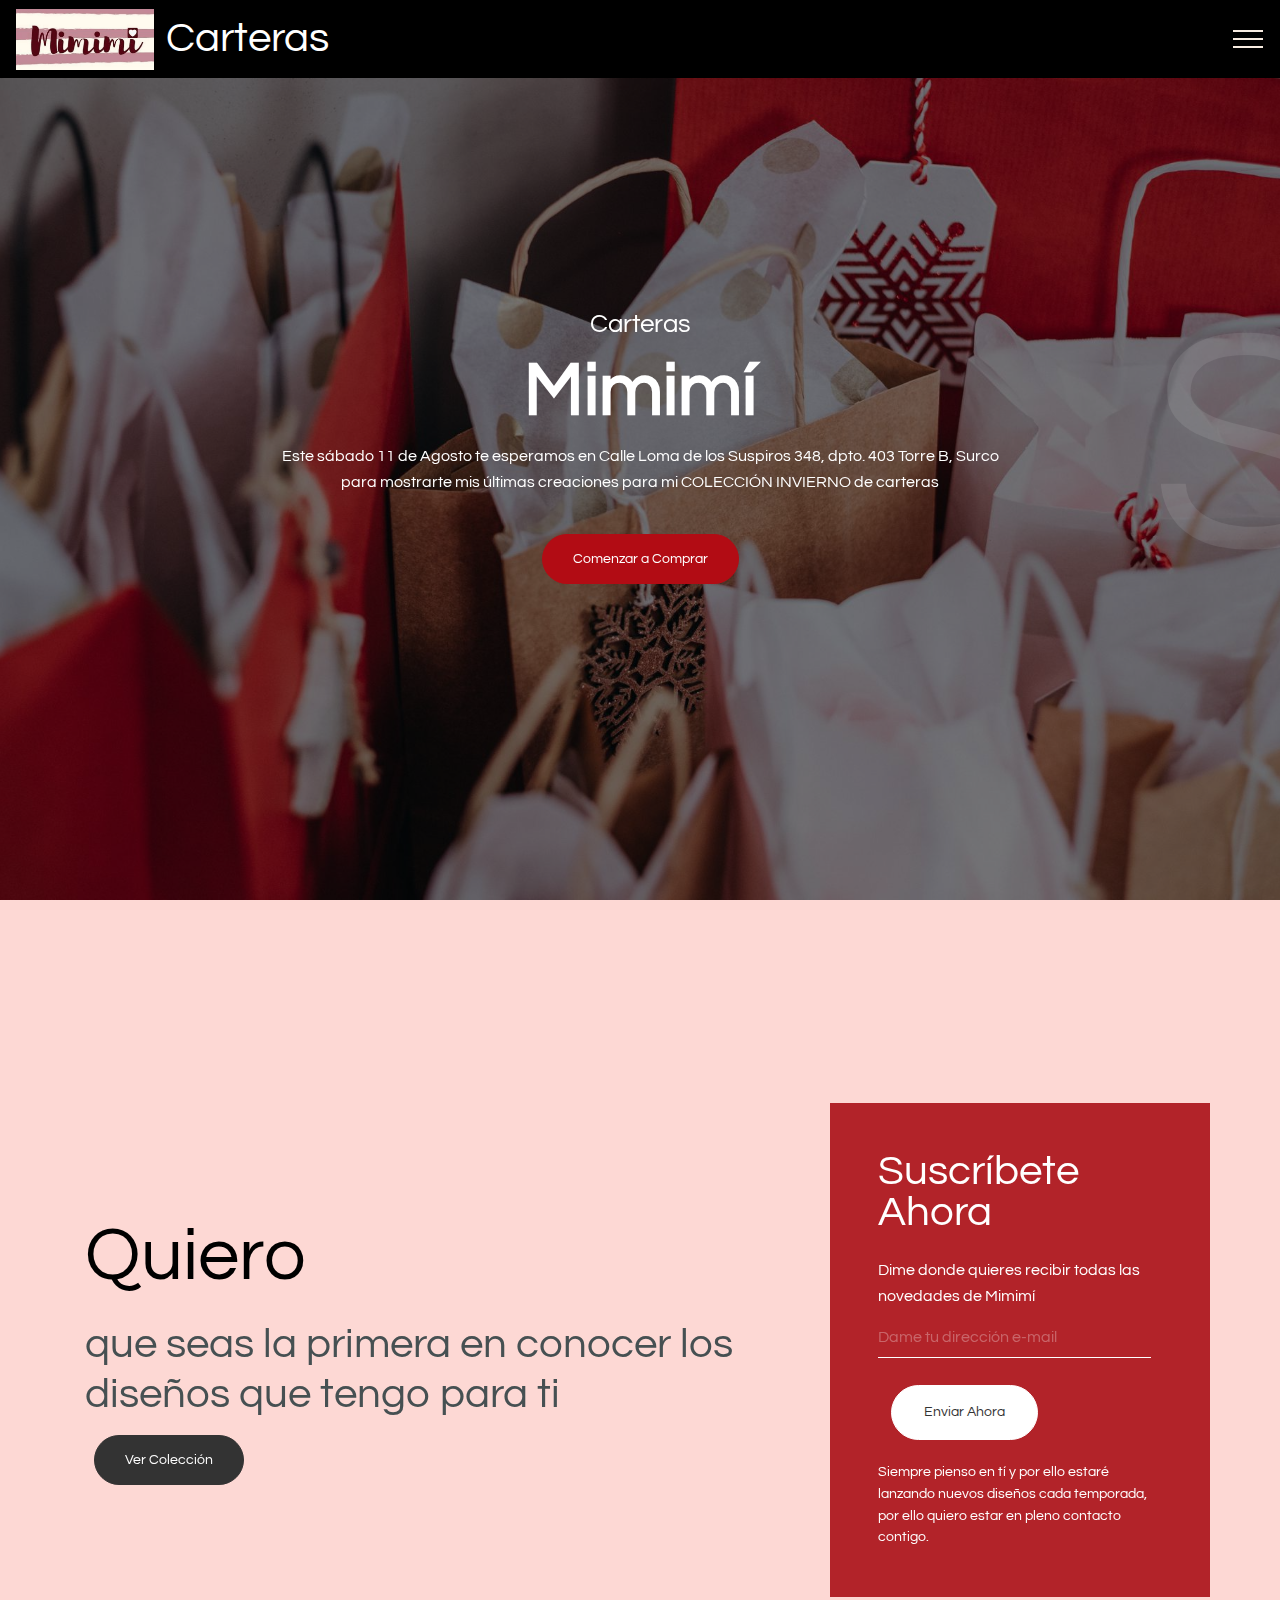
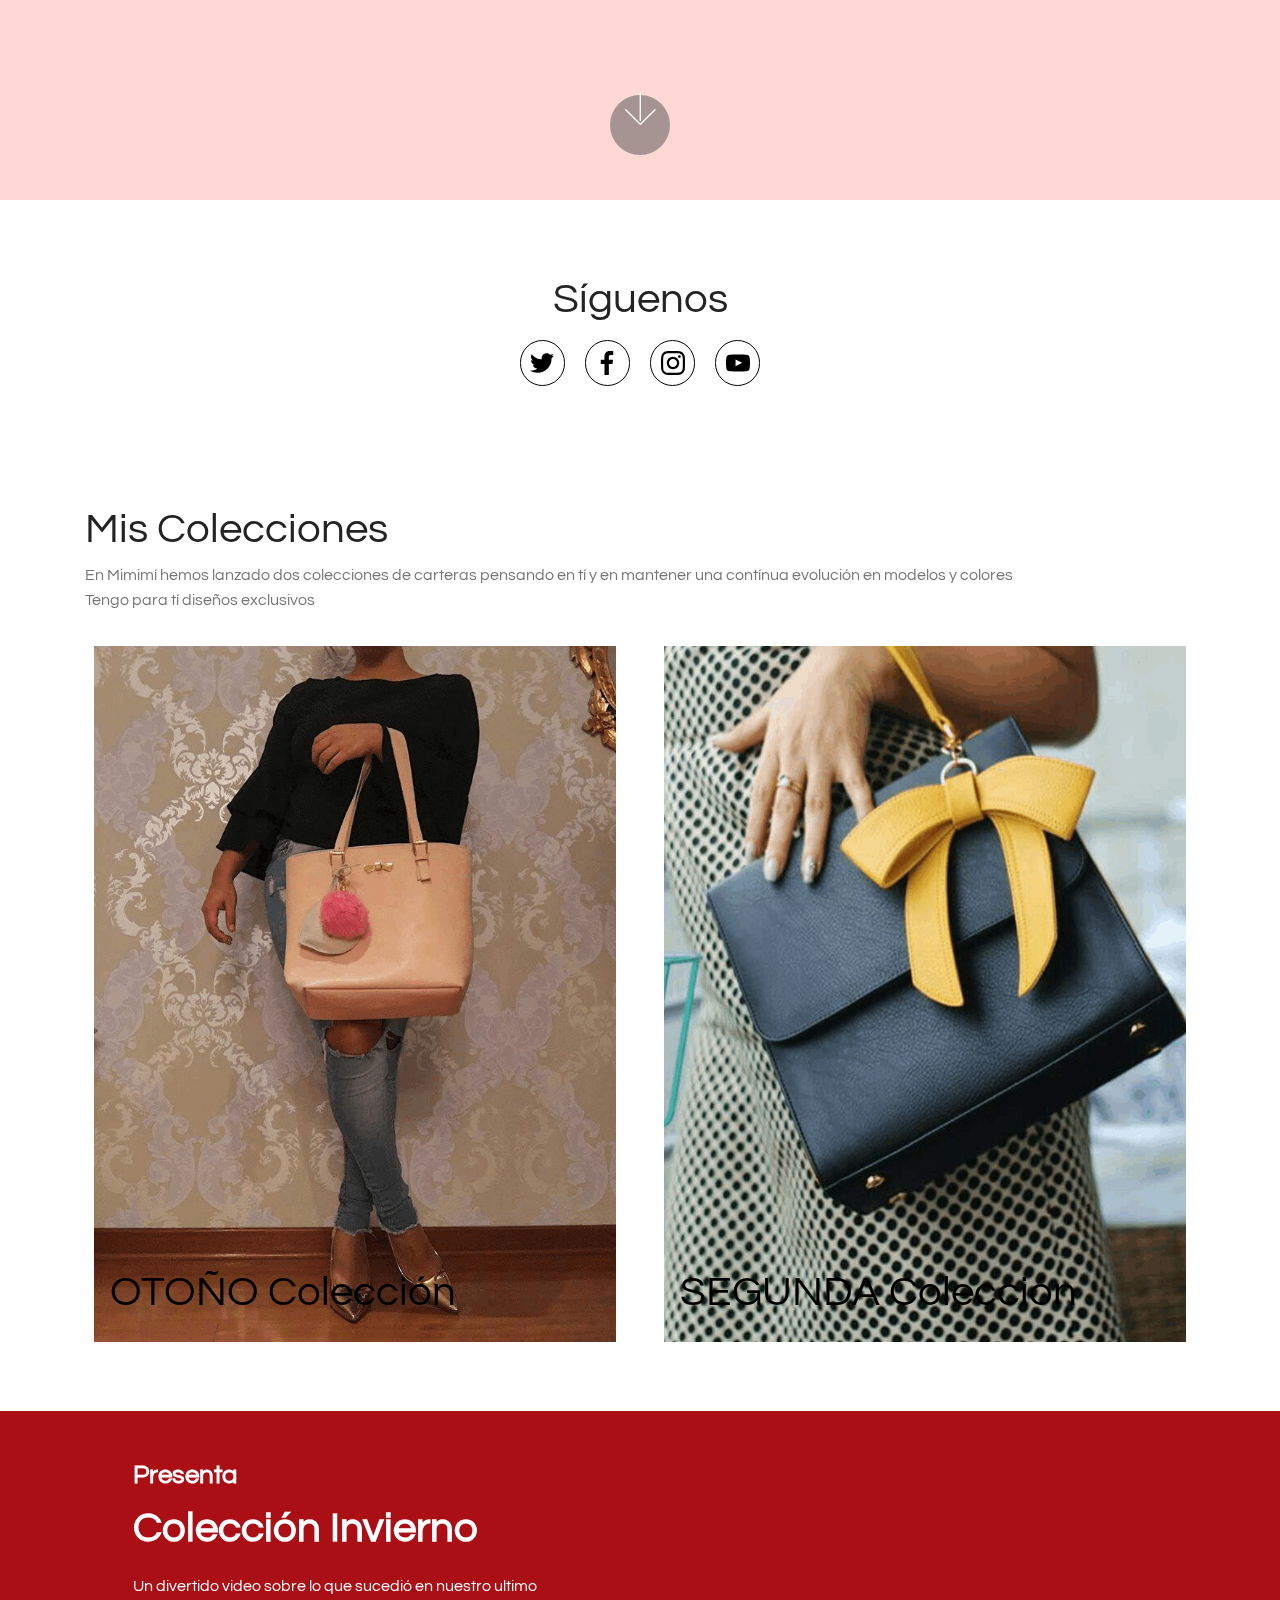
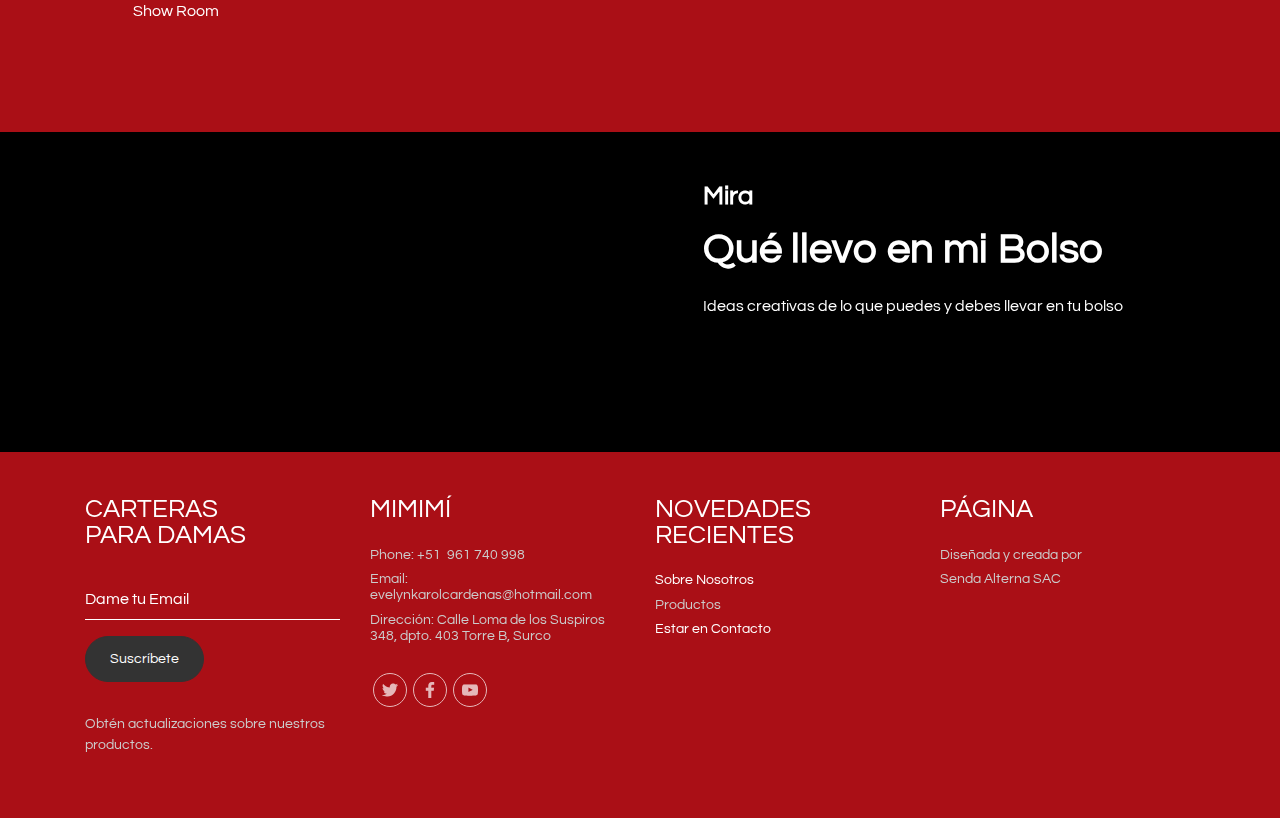
==== commit 3eada2f7: "create github pages" ====
--- a/index.html
+++ b/index.html
@@ -134,7 +134,7 @@
                 </h2>
                 <h4 class="mbr-fonts-style form-subtitle align-left display-7">Dime donde quieres recibir todas las novedades de Mimimí</h4>
                 <div data-form-alert="" hidden="">¡Gracias por rellenar el formulario!</div>
-                <form class="mbr-form" action="https://mobirise.com/" method="post" data-form-title="My Mobirise Form"><input type="hidden" name="email" data-form-email="true" value="Pp78MHnjcrcZsa8TmYffMQk7DkPkem1yKfm4HMaHDI6v/mur/YJUrRgQdBIo1beqvqAAYe0Y5hUrEqVSwHzq4dbnkOsblWkEpJVXj8n1i3wLxwwbwbCBprAsbRECoK+Z" data-form-field="E-mail">
+                <form class="mbr-form" action="https://mobirise.com/" method="post" data-form-title="My Mobirise Form"><input type="hidden" name="email" data-form-email="true" value="XAAm+/eCd5n7nZBM1+OqsMd9WgQKYuByi+Hv+oEN4W1ofkAkK2ko04haC5bopyW+3aaRbXi/GcWXbcnA5JverXAQhCppBfB6OSFlSell+UCPIY7bKJ/Xx/x21bxKqC7c" data-form-field="E-mail">
                     
                     <div class="input-wrap" data-for="email">
                         <input type="text" class="field display-7" name="email" data-form-field="E-mail" required="" placeholder="Dame tu dirección e-mail" id="email-header2-2">
@@ -299,7 +299,7 @@
                     <div data-form-alert="" hidden="" class="align-center">¡Gracias por rellenar el formulario!</div>
 
                     <form class="form-inline" action="https://mobirise.com/" method="post" data-form-title="Mobirise Form">
-                        <input type="hidden" value="vf+SbhdIeRdZc/kC9BcBw0TxrWpe9Q3Us3Egv5gOloxSwBqRfETYLpNpzGP1j0tOFy7n4Z2BZHHNfUewz7/peL4vPcuFogWvObmZsqggSq1KODZDChTk/z3t7V8xGlFG" data-form-email="true">
+                        <input type="hidden" value="GKhZn2q9mSamhiwq/URciHxCgPlV7d1YPX4+hDTZq8XIsVxWBrSYeNbDrxqSLmUVvRp1lcXmtejnFWVClPa+RnoIYr3vVDCgN4WoujFDpYqK1MQYsUK01xqfHnb/N0KP" data-form-email="true">
                         <div class="form-group">
                             <input type="email" class="form-control input-sm input-inverse my-2" name="email" required="" data-form-field="Email" placeholder="Dame tu Email" id="email-footer3-f">
                         </div>
@@ -348,7 +348,7 @@
                 <div class="mbr-footer-list mbr-fonts-style display-4">
                     <ul class="list">
                         <li><a href="page2.html#content7-v" class="text-white">Sobre Nosotros</a></li><a href="page2.html">
-                        </a><li><a href="page4.html#content7-b" class="text-white">Servicios</a></li><a href="page4.html">
+                        </a><li>Productos</li><a href="page4.html">
                         </a><li><a href="page3.html#form1-q" class="text-white">Estar en Contacto</a></li>
                     </ul>
                 </div>
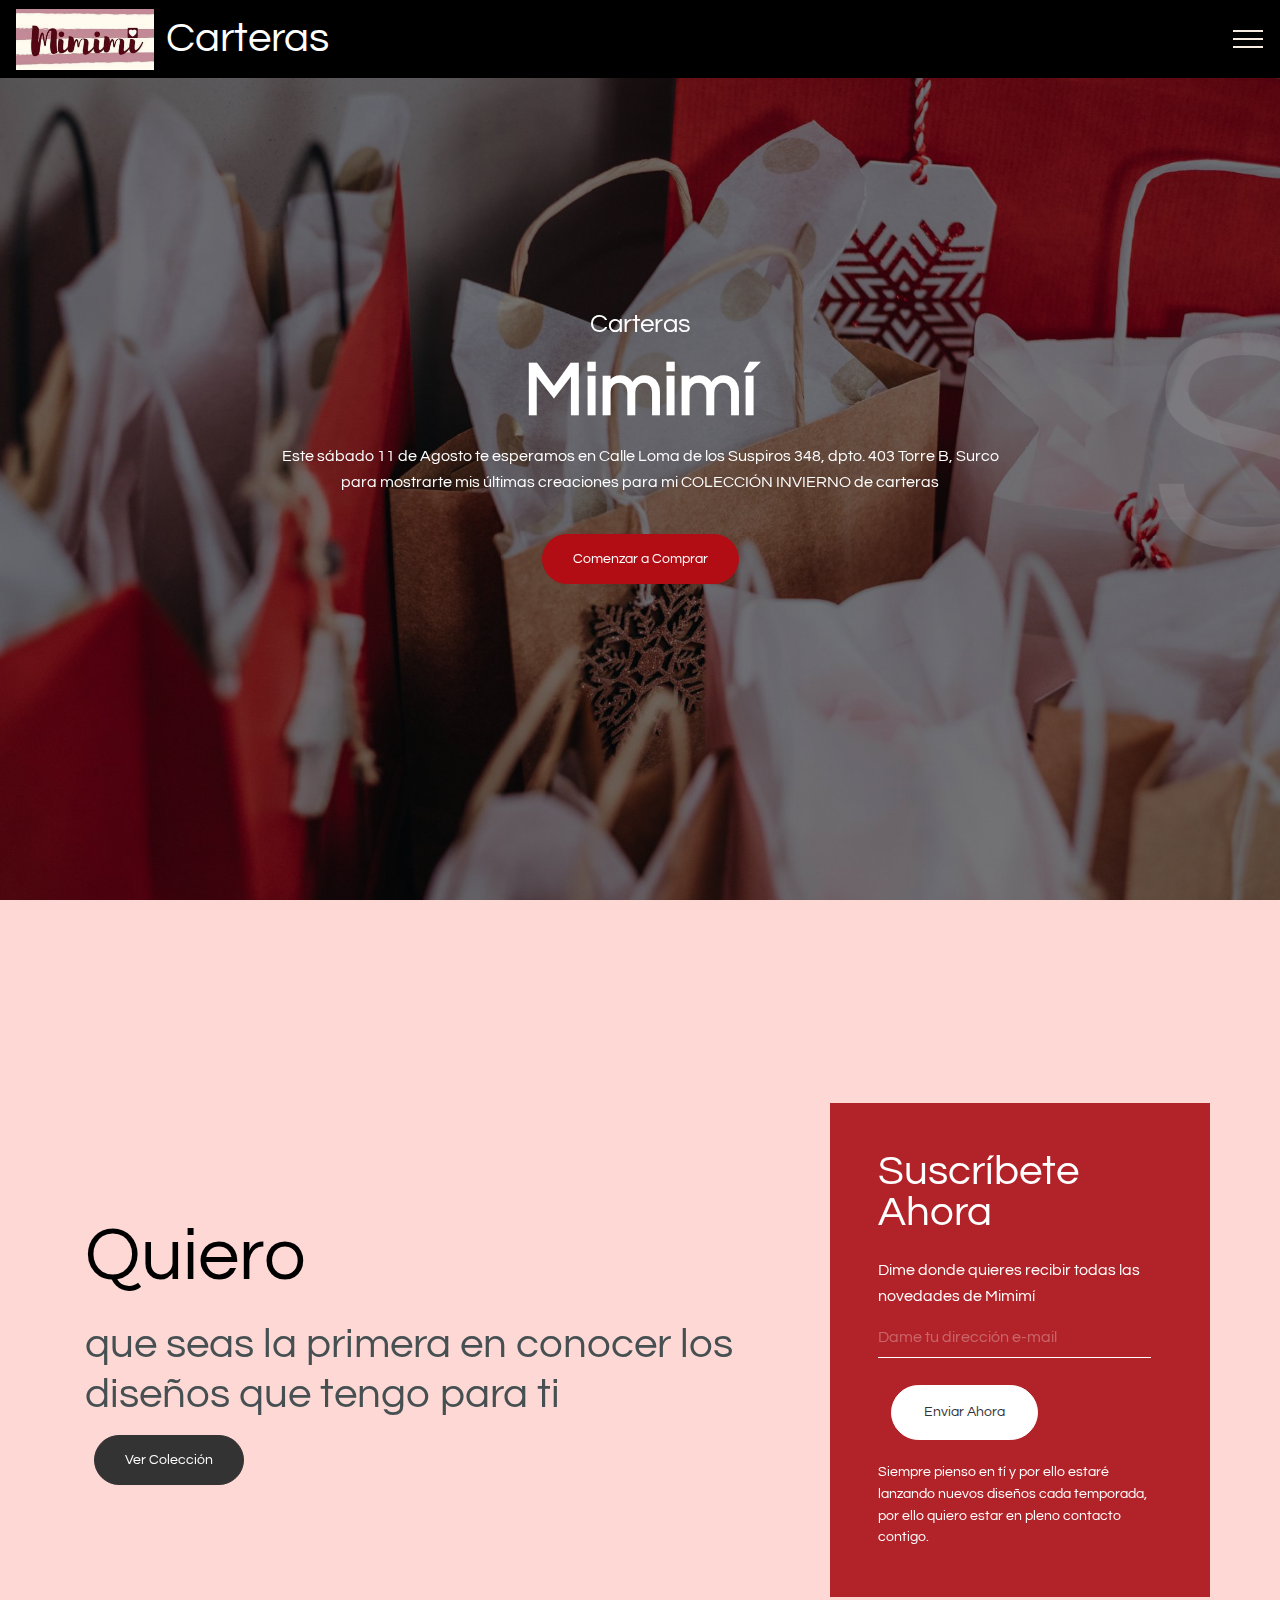
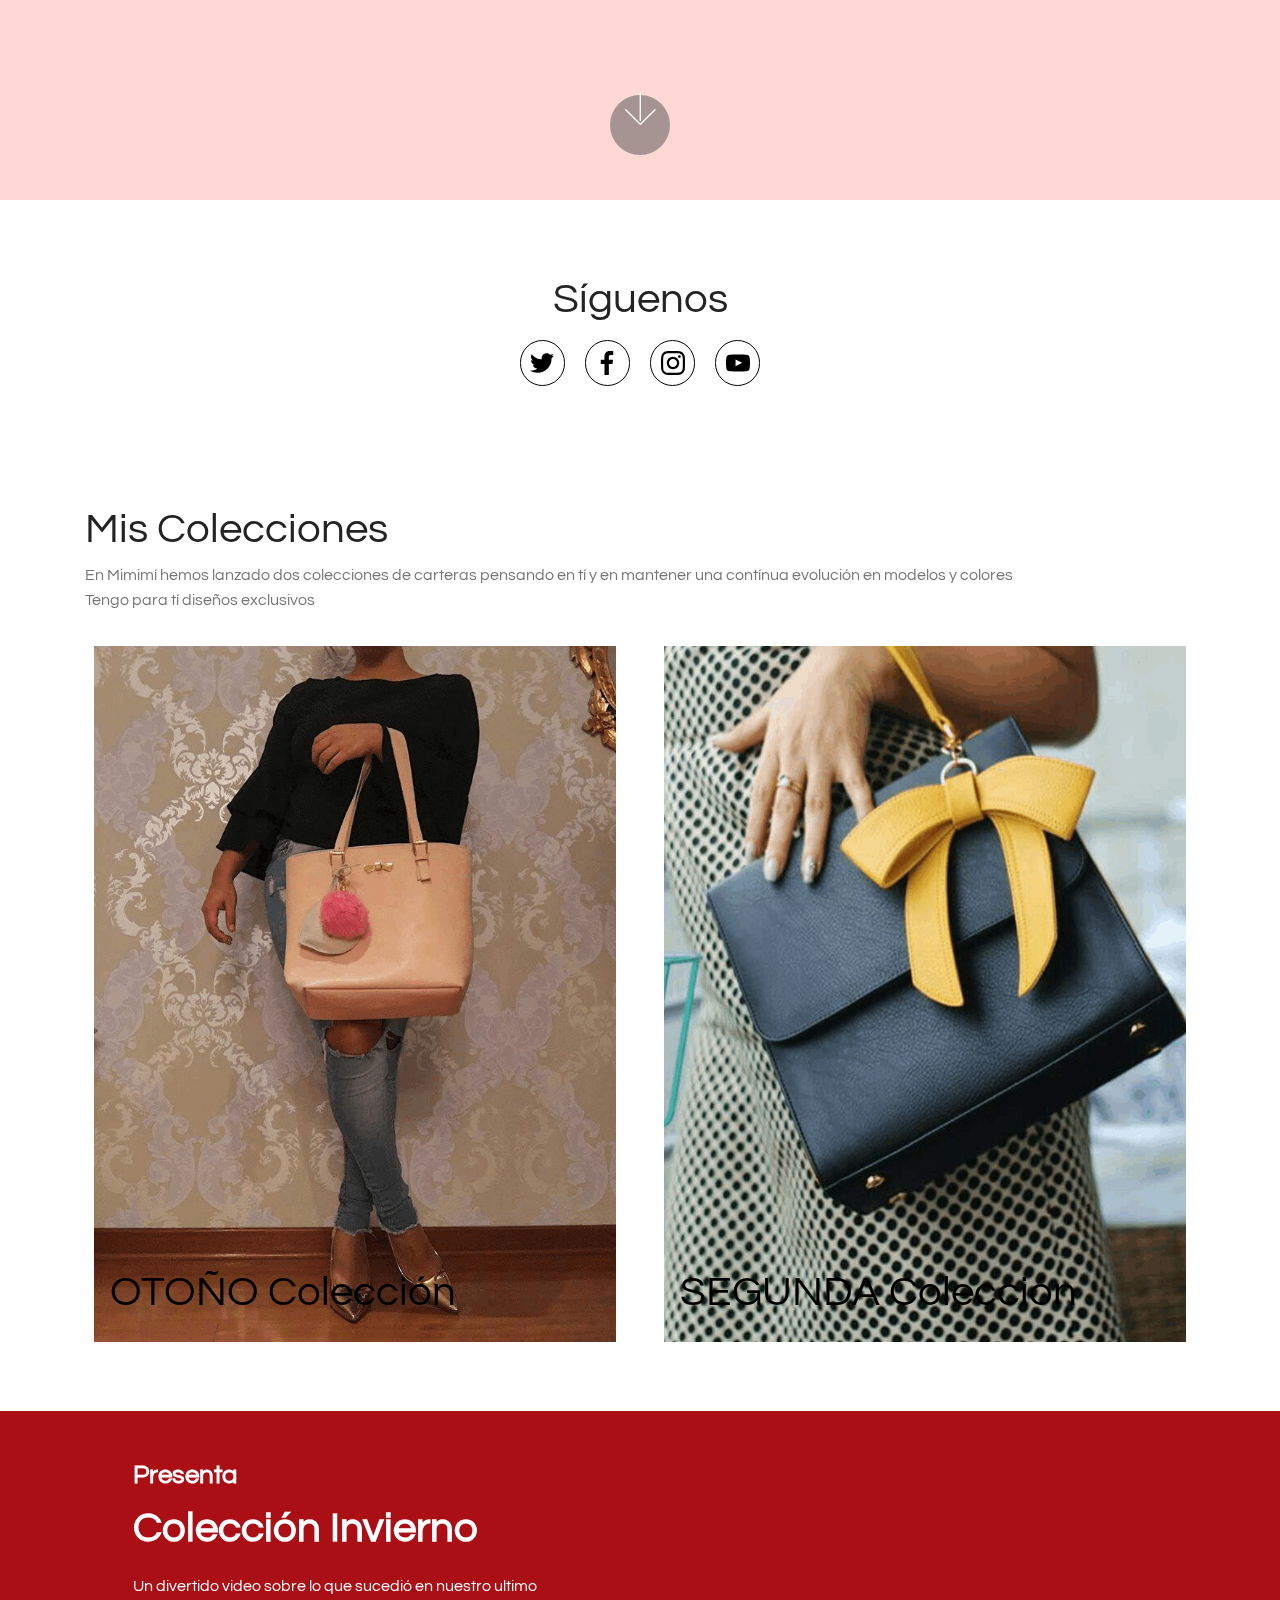
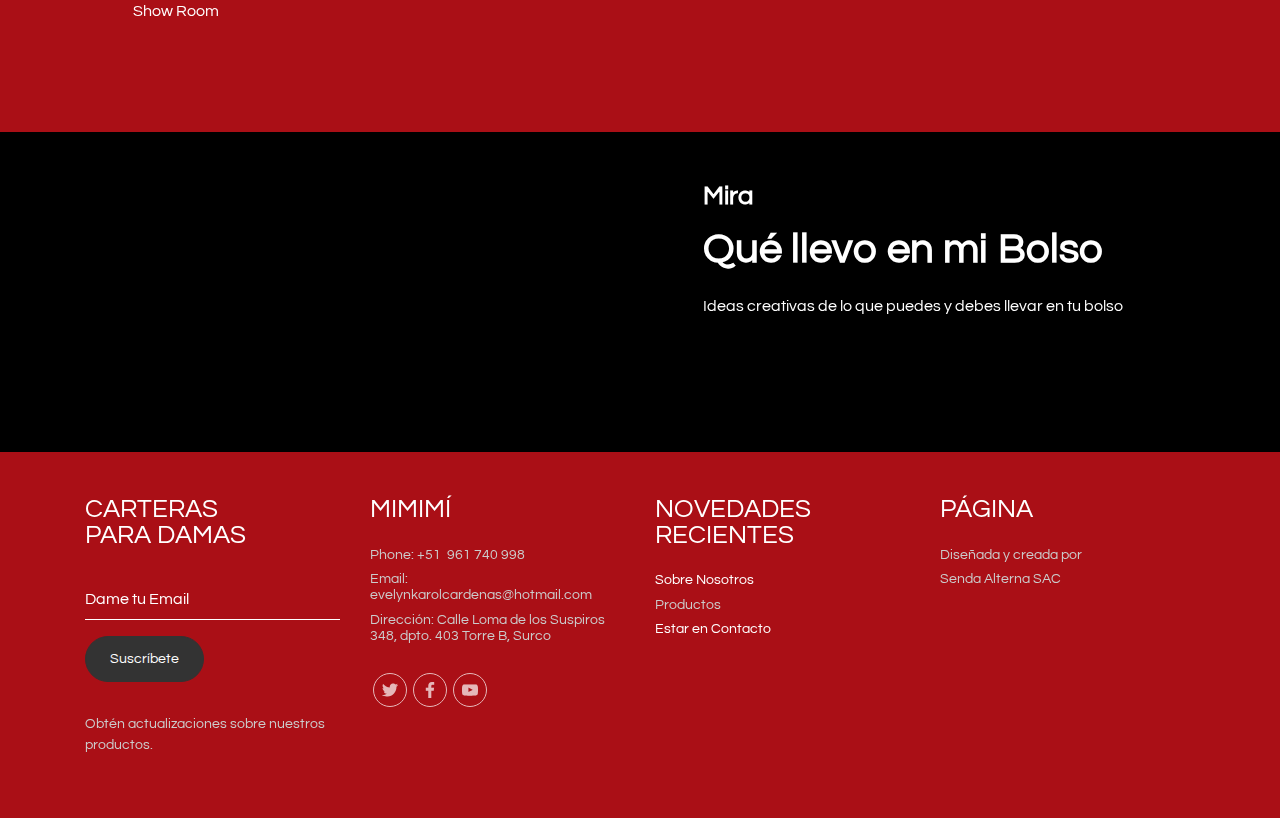
==== commit bfc06b35: "create github pages" ====
--- a/index.html
+++ b/index.html
@@ -134,7 +134,7 @@
                 </h2>
                 <h4 class="mbr-fonts-style form-subtitle align-left display-7">Dime donde quieres recibir todas las novedades de Mimimí</h4>
                 <div data-form-alert="" hidden="">¡Gracias por rellenar el formulario!</div>
-                <form class="mbr-form" action="https://mobirise.com/" method="post" data-form-title="My Mobirise Form"><input type="hidden" name="email" data-form-email="true" value="XAAm+/eCd5n7nZBM1+OqsMd9WgQKYuByi+Hv+oEN4W1ofkAkK2ko04haC5bopyW+3aaRbXi/GcWXbcnA5JverXAQhCppBfB6OSFlSell+UCPIY7bKJ/Xx/x21bxKqC7c" data-form-field="E-mail">
+                <form class="mbr-form" action="https://mobirise.com/" method="post" data-form-title="My Mobirise Form"><input type="hidden" name="email" data-form-email="true" value="B5KkfMNA81pQRro/hOgF1PTi4+U0i/QxDZebFng614mZkXChqah0RoT+kWPqeC6KXzMzwVcWsz8rT1FURFb9U8zjdhx84xRmz+U6ClTBNQQc4FY85pFDemt1Vp2QFfNV" data-form-field="E-mail">
                     
                     <div class="input-wrap" data-for="email">
                         <input type="text" class="field display-7" name="email" data-form-field="E-mail" required="" placeholder="Dame tu dirección e-mail" id="email-header2-2">
@@ -299,7 +299,7 @@
                     <div data-form-alert="" hidden="" class="align-center">¡Gracias por rellenar el formulario!</div>
 
                     <form class="form-inline" action="https://mobirise.com/" method="post" data-form-title="Mobirise Form">
-                        <input type="hidden" value="GKhZn2q9mSamhiwq/URciHxCgPlV7d1YPX4+hDTZq8XIsVxWBrSYeNbDrxqSLmUVvRp1lcXmtejnFWVClPa+RnoIYr3vVDCgN4WoujFDpYqK1MQYsUK01xqfHnb/N0KP" data-form-email="true">
+                        <input type="hidden" value="d0gY+BceziINO3JumqXAisKJdTfPttsz9Xjes70Wd7ZA4jzULTZF1AeJ1qUq6Rdtkw/kobvA+27R9tZ39JuZNd/8cRkdXBSYjivpfmBO9c2Kb8euAvUzFpWgRwe1e6Xq" data-form-email="true">
                         <div class="form-group">
                             <input type="email" class="form-control input-sm input-inverse my-2" name="email" required="" data-form-field="Email" placeholder="Dame tu Email" id="email-footer3-f">
                         </div>
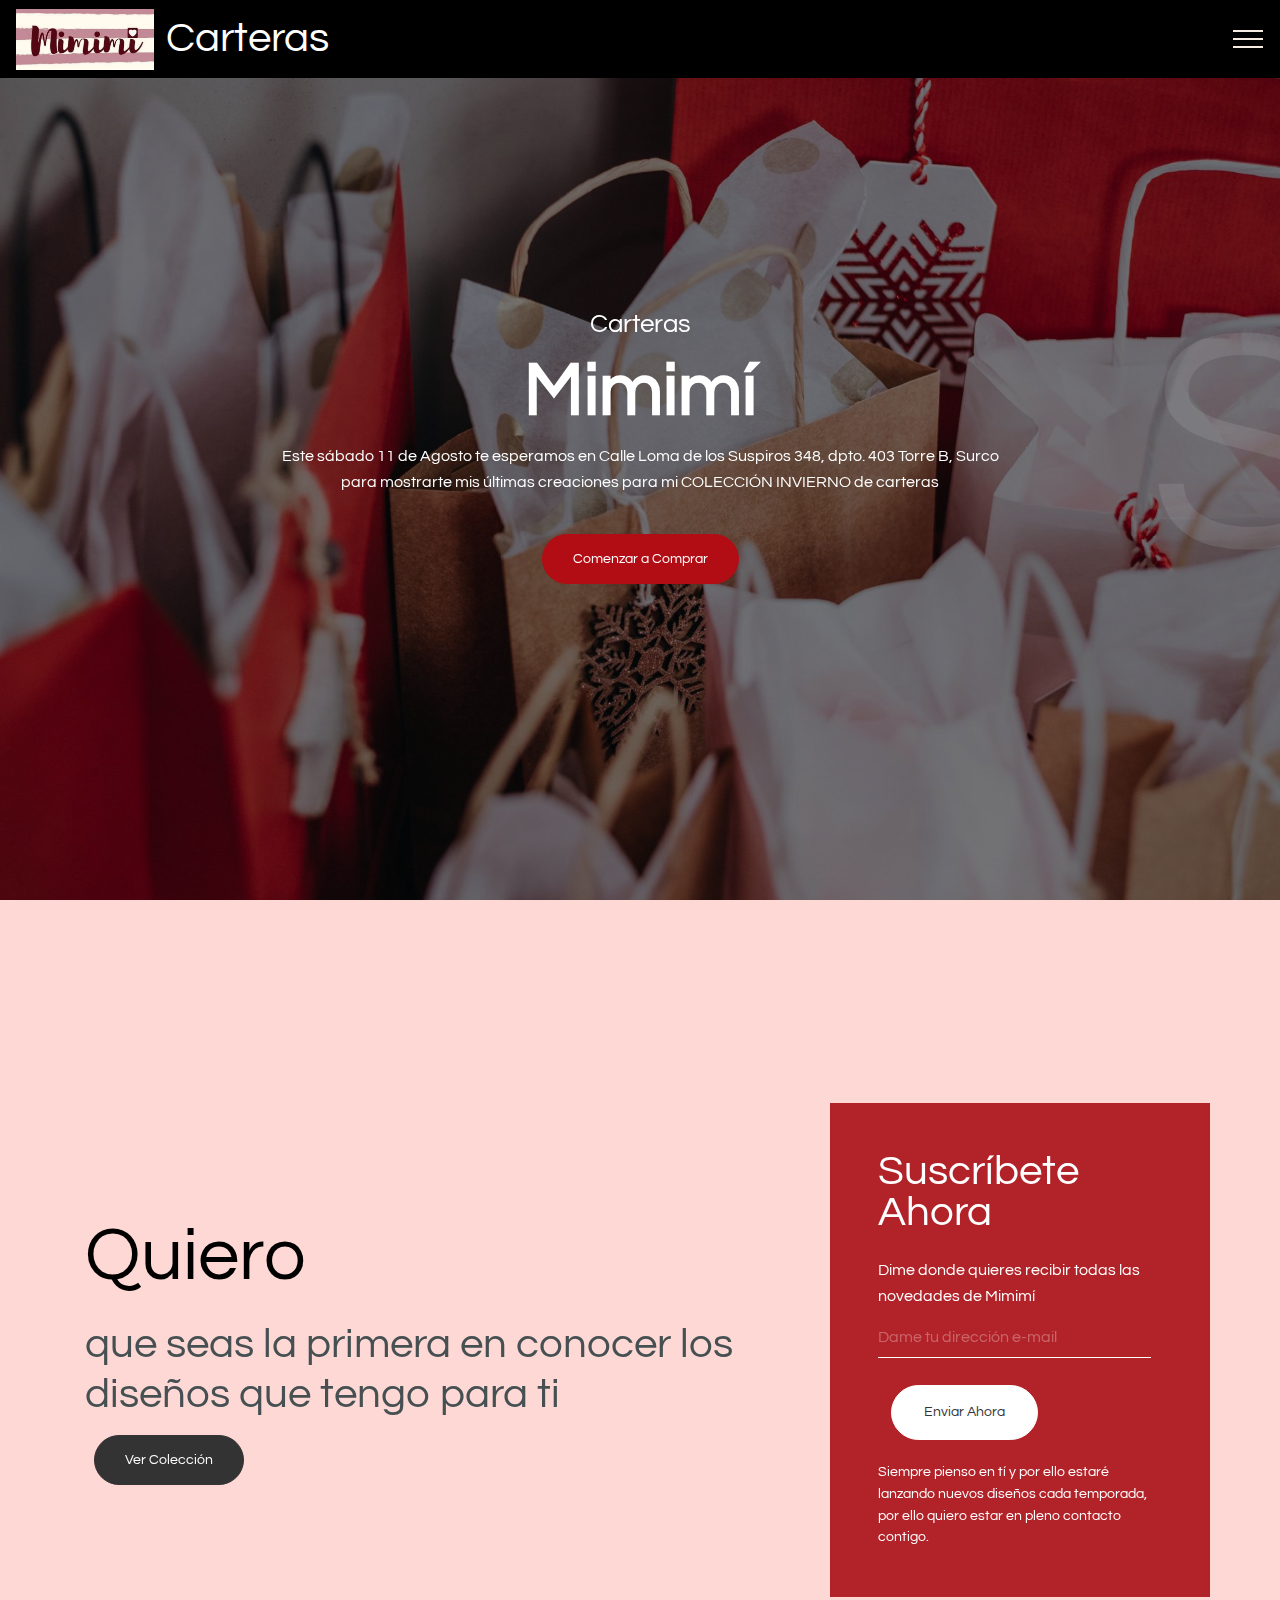
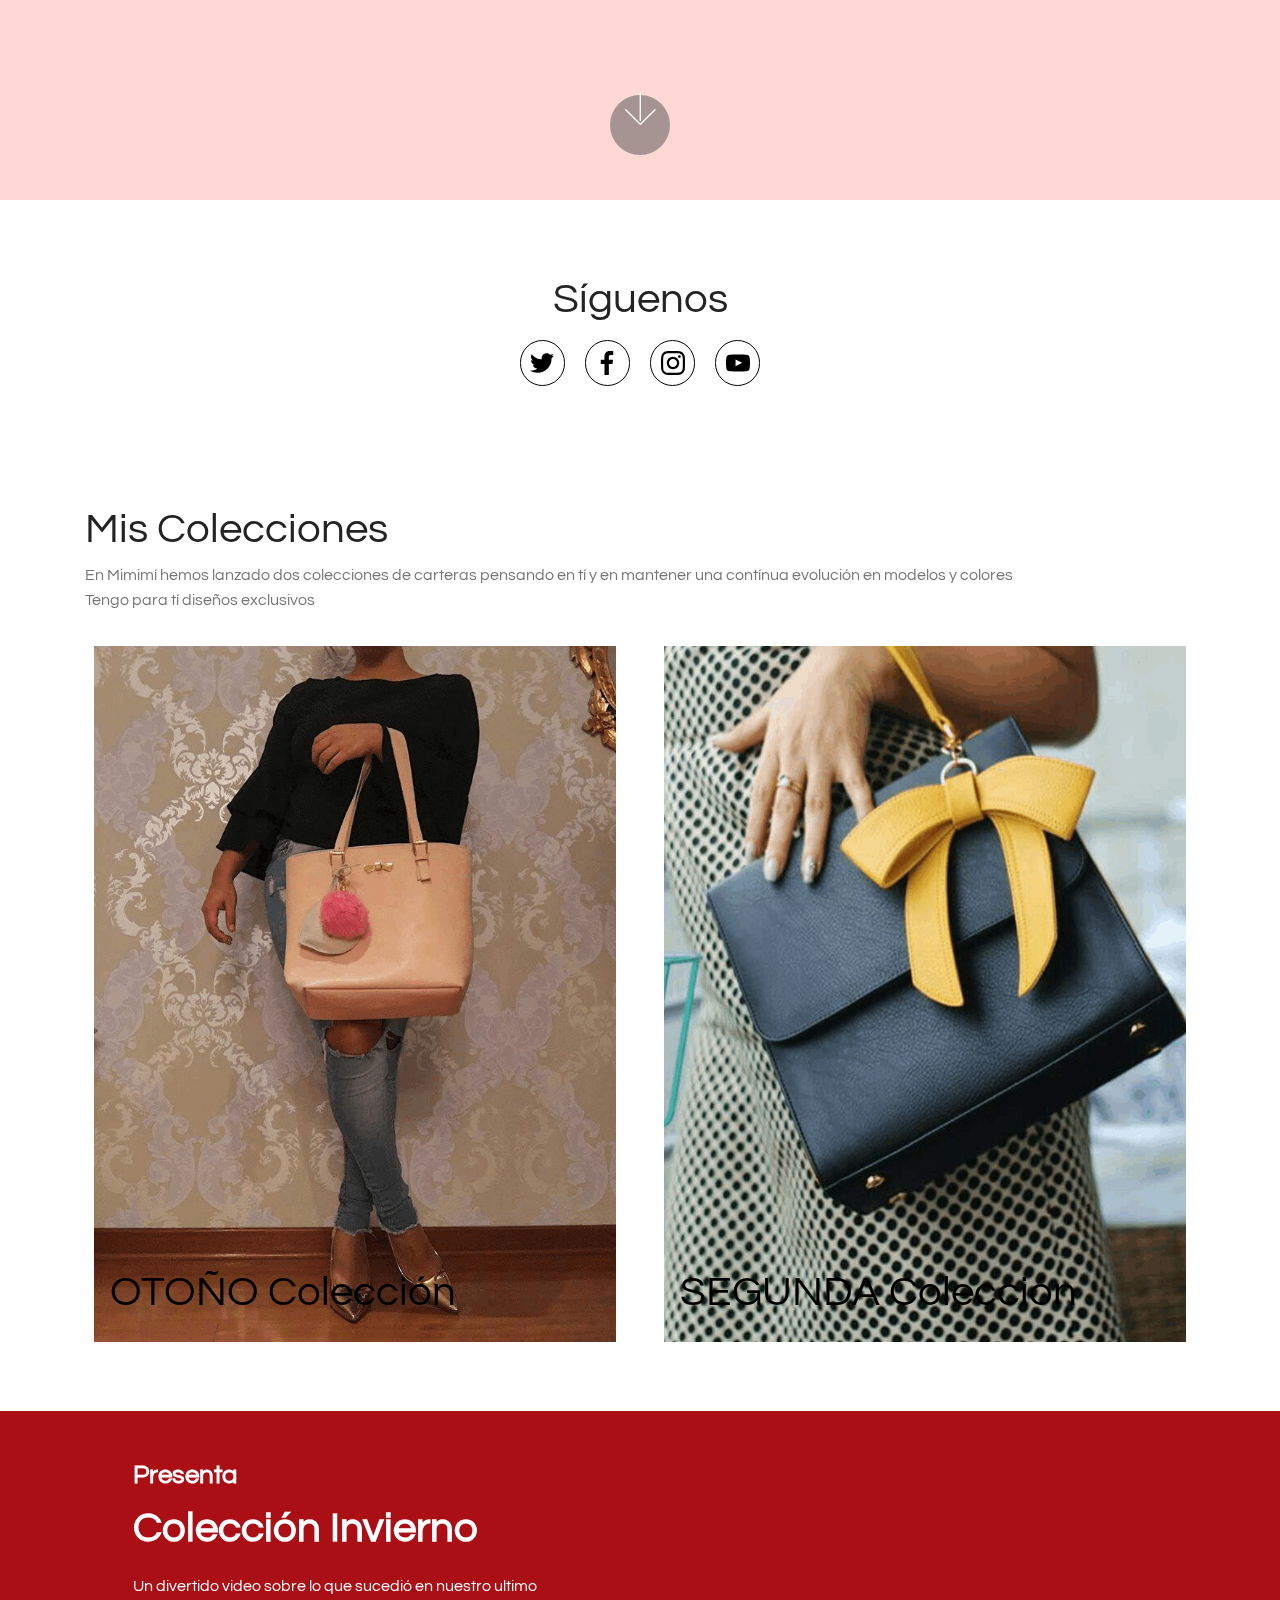
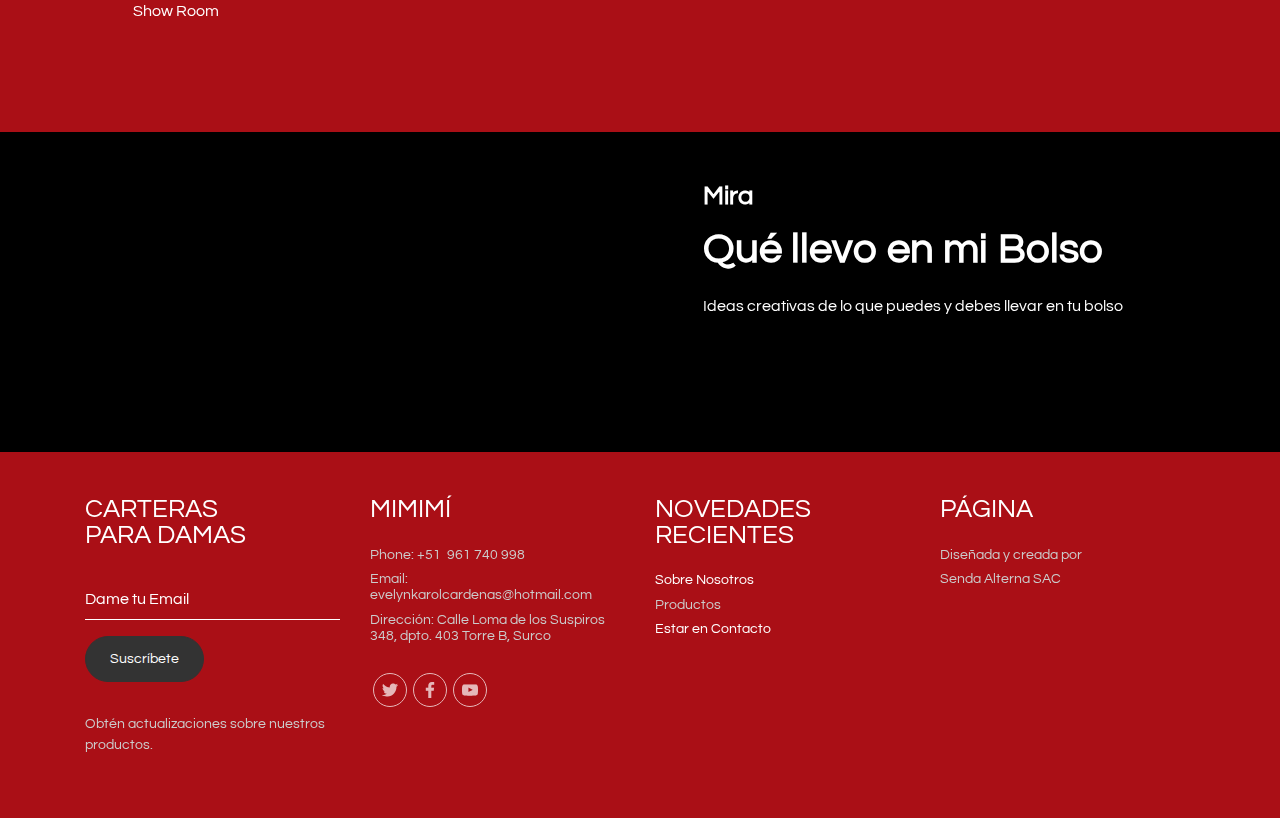
==== commit 84617d35: "create github pages" ====
--- a/index.html
+++ b/index.html
@@ -134,7 +134,7 @@
                 </h2>
                 <h4 class="mbr-fonts-style form-subtitle align-left display-7">Dime donde quieres recibir todas las novedades de Mimimí</h4>
                 <div data-form-alert="" hidden="">¡Gracias por rellenar el formulario!</div>
-                <form class="mbr-form" action="https://mobirise.com/" method="post" data-form-title="My Mobirise Form"><input type="hidden" name="email" data-form-email="true" value="B5KkfMNA81pQRro/hOgF1PTi4+U0i/QxDZebFng614mZkXChqah0RoT+kWPqeC6KXzMzwVcWsz8rT1FURFb9U8zjdhx84xRmz+U6ClTBNQQc4FY85pFDemt1Vp2QFfNV" data-form-field="E-mail">
+                <form class="mbr-form" action="https://mobirise.com/" method="post" data-form-title="My Mobirise Form"><input type="hidden" name="email" data-form-email="true" value="1FutBUCefG5ObeREZTYtgdThFJoM9ghB2ROIvDrLFv8jokTn8q2J1XmgF8UTytaUsr/SV2Jf78/TH/F6a3sOqKX2oVBEi3MlBwrp49CEM2NkXxt1a81PnHlJFmAfKGTR" data-form-field="E-mail">
                     
                     <div class="input-wrap" data-for="email">
                         <input type="text" class="field display-7" name="email" data-form-field="E-mail" required="" placeholder="Dame tu dirección e-mail" id="email-header2-2">
@@ -299,7 +299,7 @@
                     <div data-form-alert="" hidden="" class="align-center">¡Gracias por rellenar el formulario!</div>
 
                     <form class="form-inline" action="https://mobirise.com/" method="post" data-form-title="Mobirise Form">
-                        <input type="hidden" value="d0gY+BceziINO3JumqXAisKJdTfPttsz9Xjes70Wd7ZA4jzULTZF1AeJ1qUq6Rdtkw/kobvA+27R9tZ39JuZNd/8cRkdXBSYjivpfmBO9c2Kb8euAvUzFpWgRwe1e6Xq" data-form-email="true">
+                        <input type="hidden" value="BfGCTL10bbjbyTpQbb1VjaNmtxBhLwG/NycJgo/yweswHerqBkprHRsk1mai9SxpqJp/+h0mEWYNouN+7XMJPd93E8cxiN0psXOUsVpGayIzgVpDvuStZJa/MN47xHdX" data-form-email="true">
                         <div class="form-group">
                             <input type="email" class="form-control input-sm input-inverse my-2" name="email" required="" data-form-field="Email" placeholder="Dame tu Email" id="email-footer3-f">
                         </div>
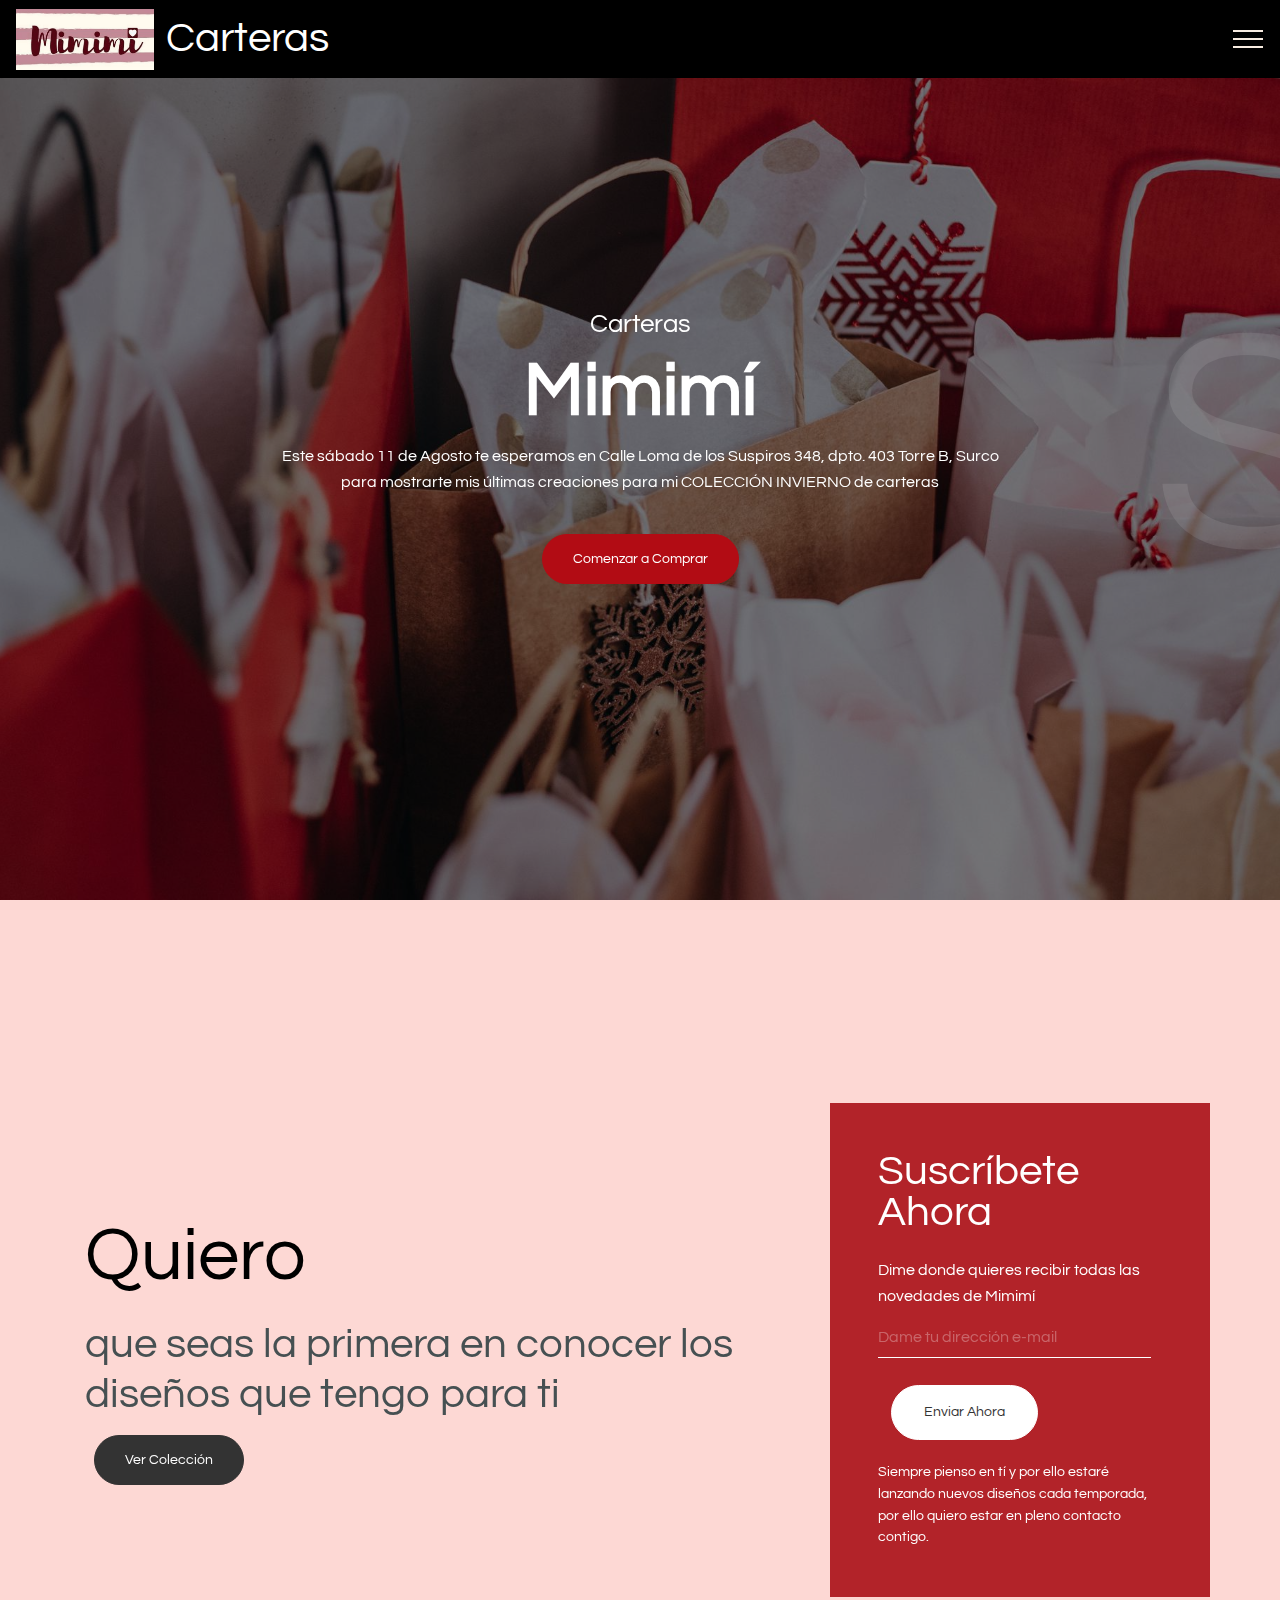
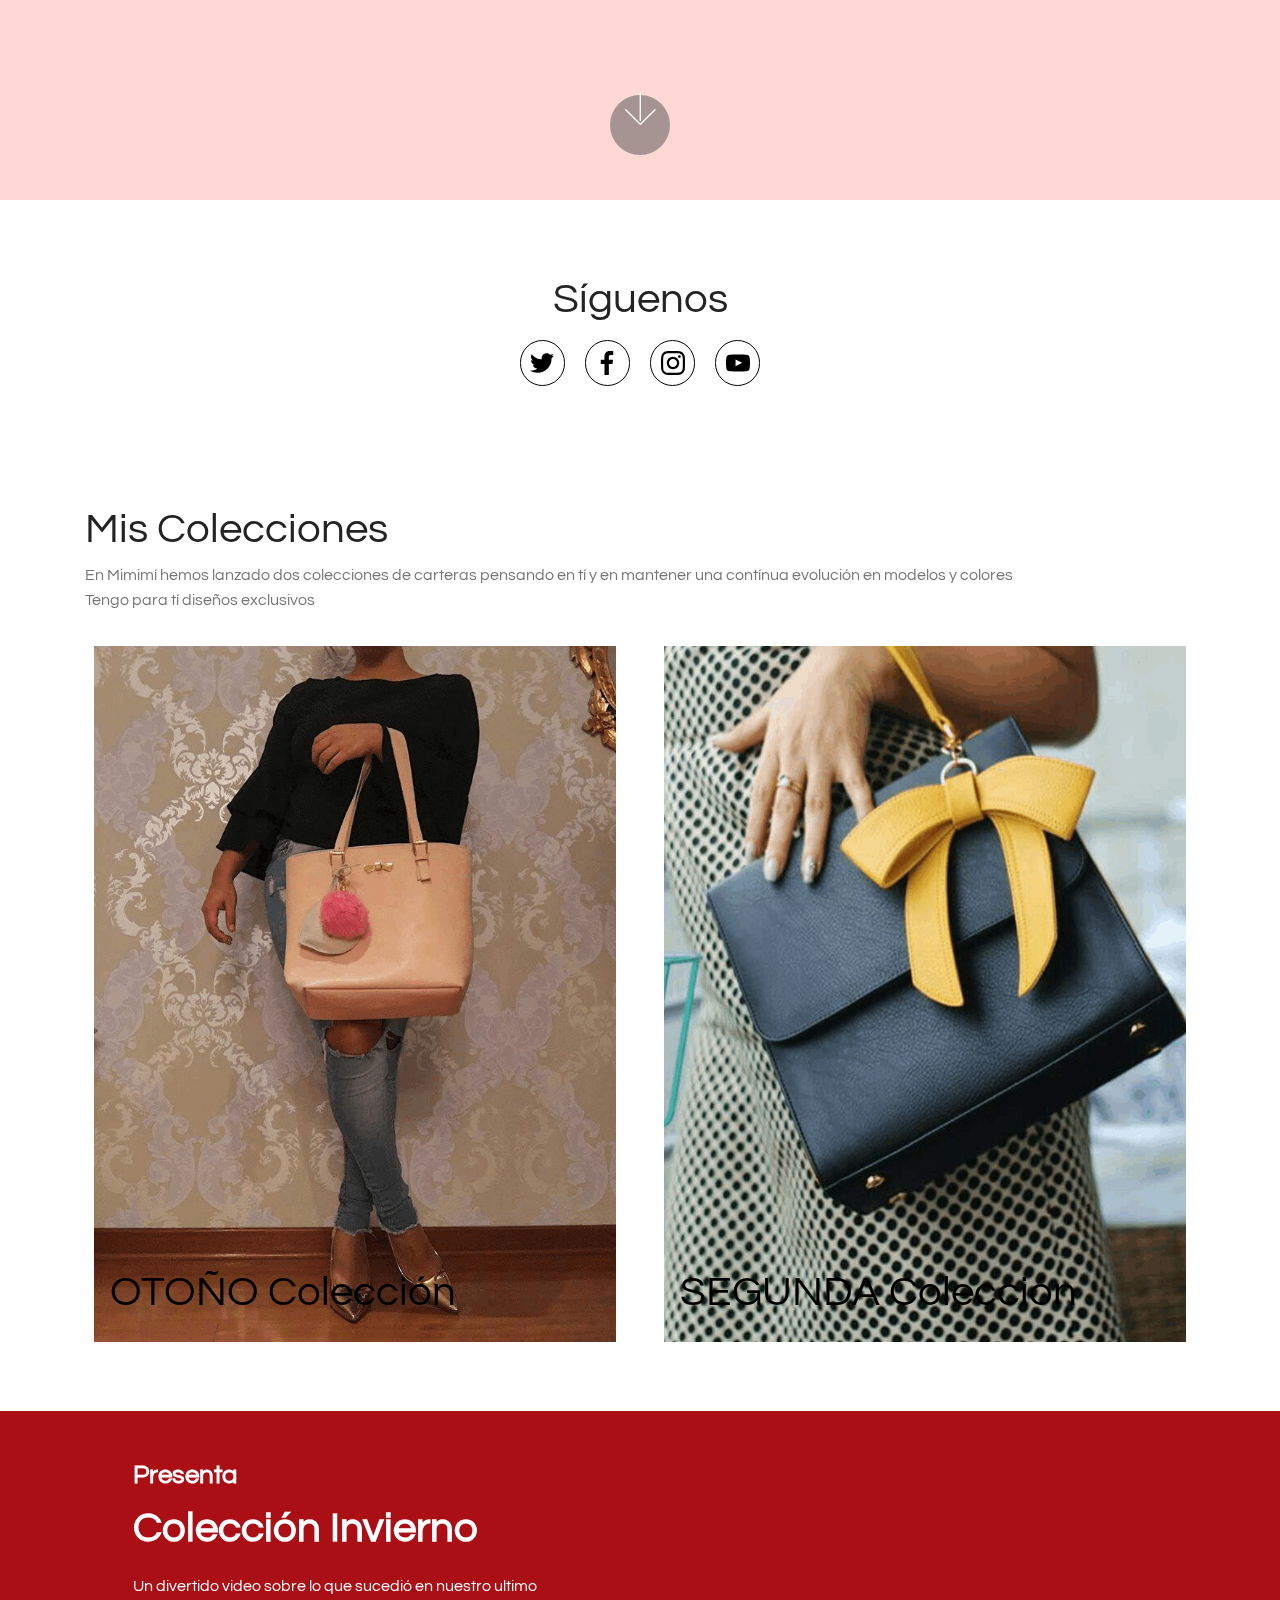
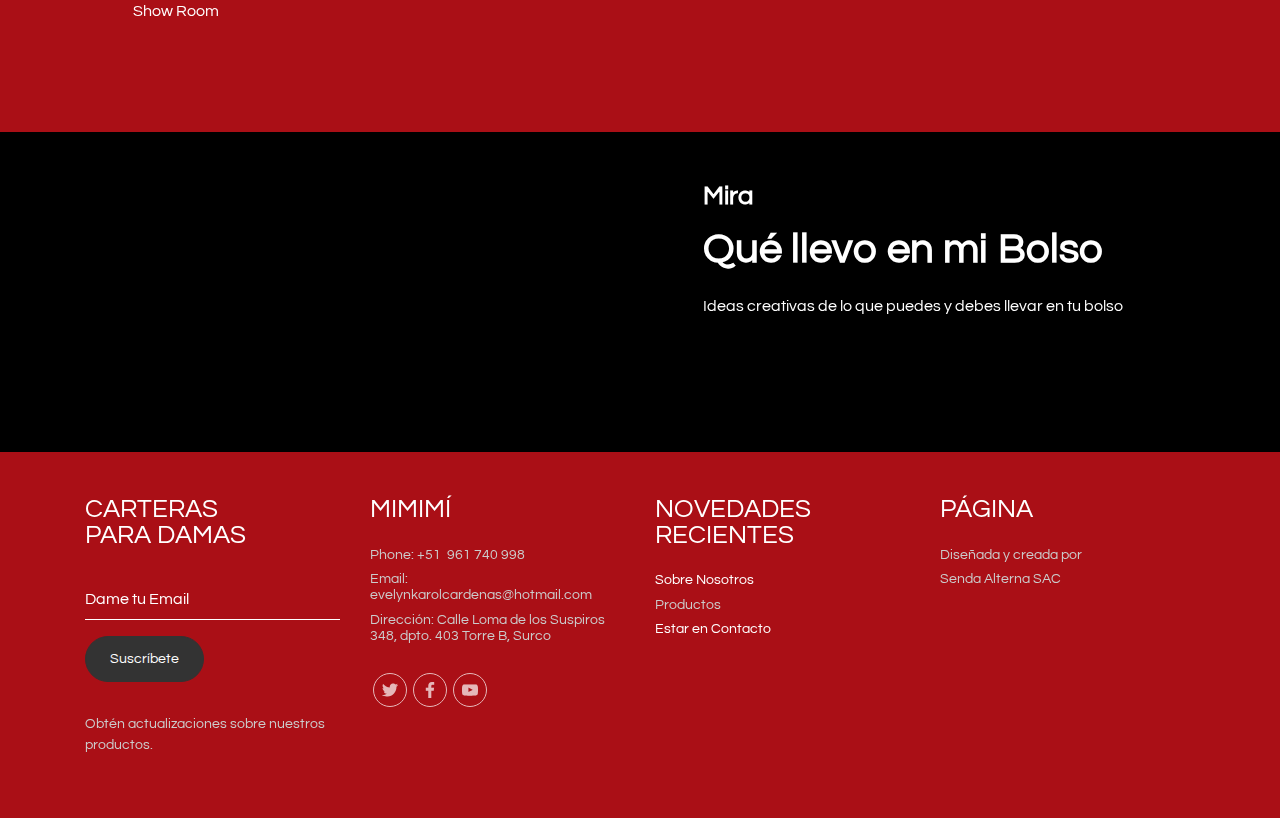
==== commit 79ff7905: "create github pages" ====
--- a/index.html
+++ b/index.html
@@ -134,7 +134,7 @@
                 </h2>
                 <h4 class="mbr-fonts-style form-subtitle align-left display-7">Dime donde quieres recibir todas las novedades de Mimimí</h4>
                 <div data-form-alert="" hidden="">¡Gracias por rellenar el formulario!</div>
-                <form class="mbr-form" action="https://mobirise.com/" method="post" data-form-title="My Mobirise Form"><input type="hidden" name="email" data-form-email="true" value="1FutBUCefG5ObeREZTYtgdThFJoM9ghB2ROIvDrLFv8jokTn8q2J1XmgF8UTytaUsr/SV2Jf78/TH/F6a3sOqKX2oVBEi3MlBwrp49CEM2NkXxt1a81PnHlJFmAfKGTR" data-form-field="E-mail">
+                <form class="mbr-form" action="https://mobirise.com/" method="post" data-form-title="My Mobirise Form"><input type="hidden" name="email" data-form-email="true" value="RN8PfneuYmqADDWVIPxE2fQqRYB2rnYB0Y7NWfCy64WK5f55IzHs6msNXYkjaRqghxnq5G+tI0LtnHLEfpFUaBmBYmEFZLqSrSUE/+MLe0ur84ltH5JntuoYZfHsibAm" data-form-field="E-mail">
                     
                     <div class="input-wrap" data-for="email">
                         <input type="text" class="field display-7" name="email" data-form-field="E-mail" required="" placeholder="Dame tu dirección e-mail" id="email-header2-2">
@@ -299,7 +299,7 @@
                     <div data-form-alert="" hidden="" class="align-center">¡Gracias por rellenar el formulario!</div>
 
                     <form class="form-inline" action="https://mobirise.com/" method="post" data-form-title="Mobirise Form">
-                        <input type="hidden" value="BfGCTL10bbjbyTpQbb1VjaNmtxBhLwG/NycJgo/yweswHerqBkprHRsk1mai9SxpqJp/+h0mEWYNouN+7XMJPd93E8cxiN0psXOUsVpGayIzgVpDvuStZJa/MN47xHdX" data-form-email="true">
+                        <input type="hidden" value="OkK2ui9cP2xvjozMwTSllpIG+vVRTdZz9iuIoHjs4I3Vu+vMxExQHdl5BvhtN7GYnVW/OPtTwhTonYWCBBU55cQ8cXSv+y8+RSW+iqpFe6Q2vFVu3g58up1ucCUC10+k" data-form-email="true">
                         <div class="form-group">
                             <input type="email" class="form-control input-sm input-inverse my-2" name="email" required="" data-form-field="Email" placeholder="Dame tu Email" id="email-footer3-f">
                         </div>
